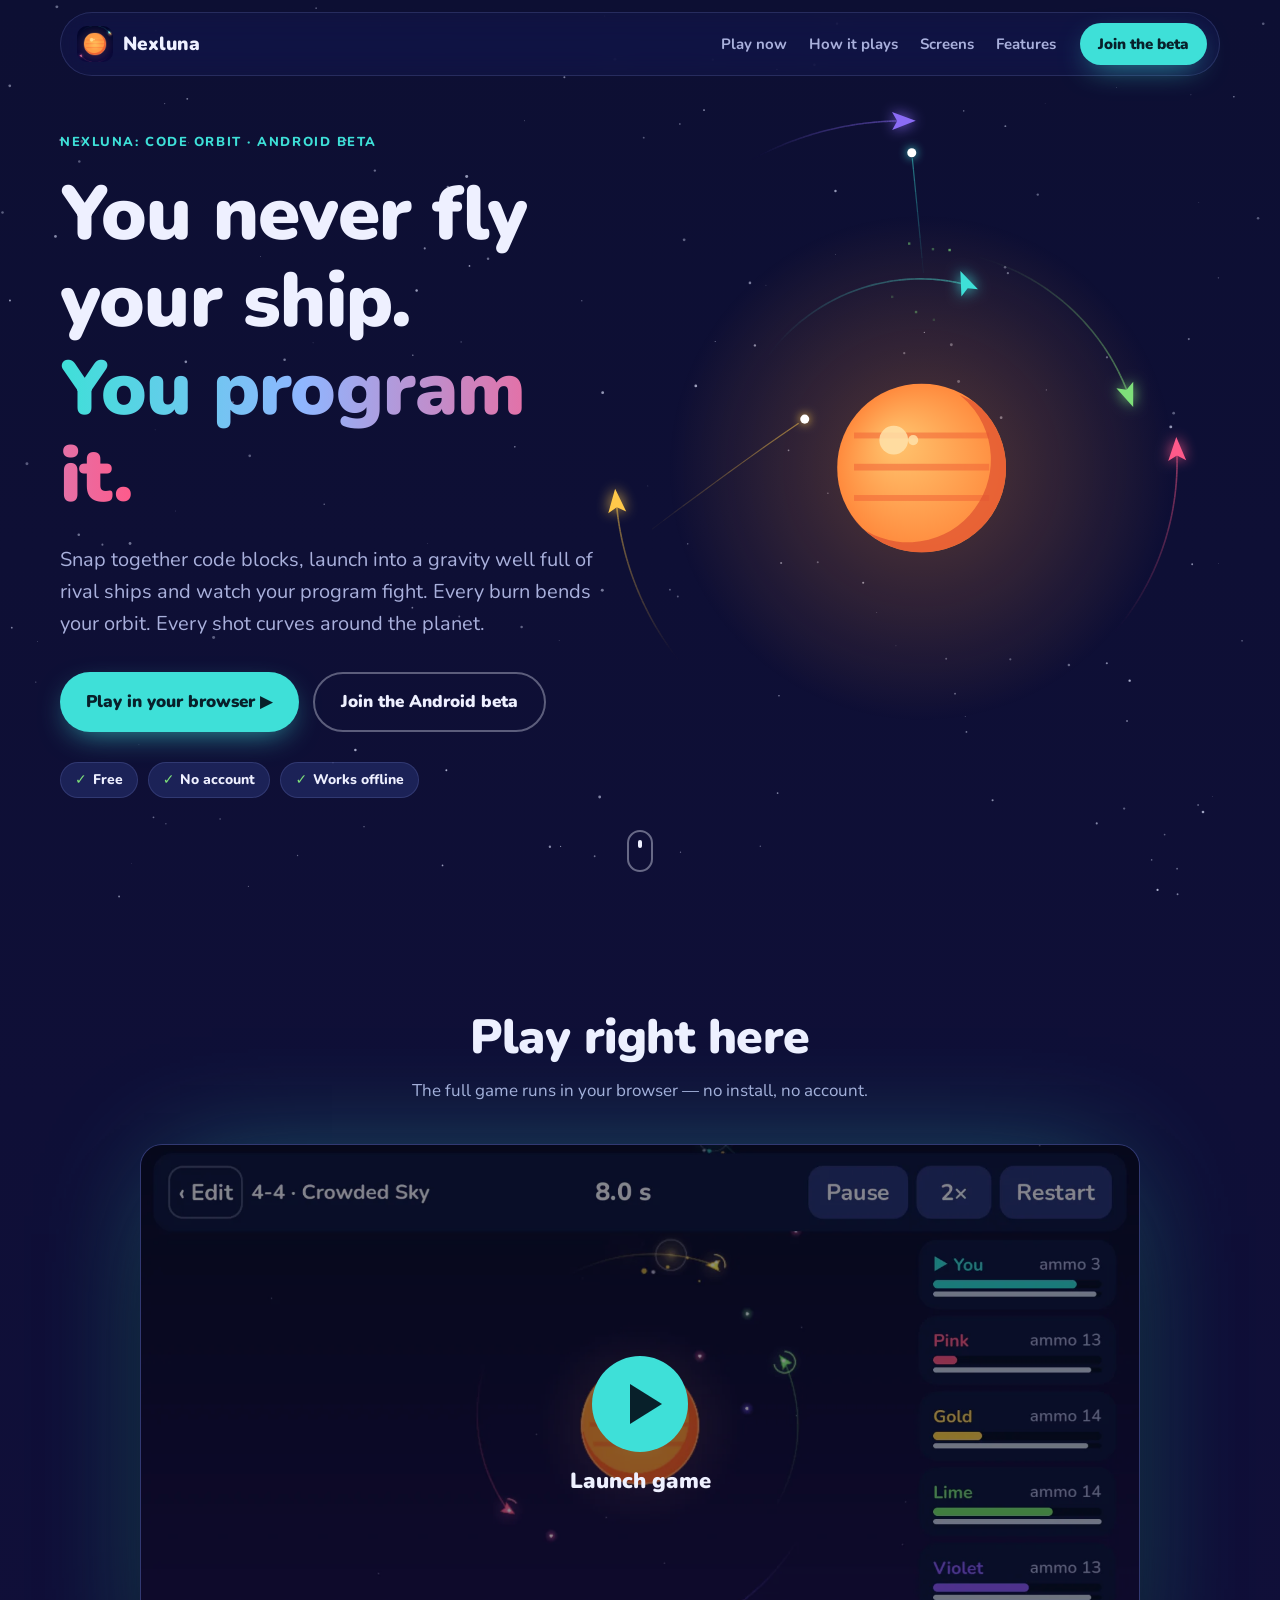
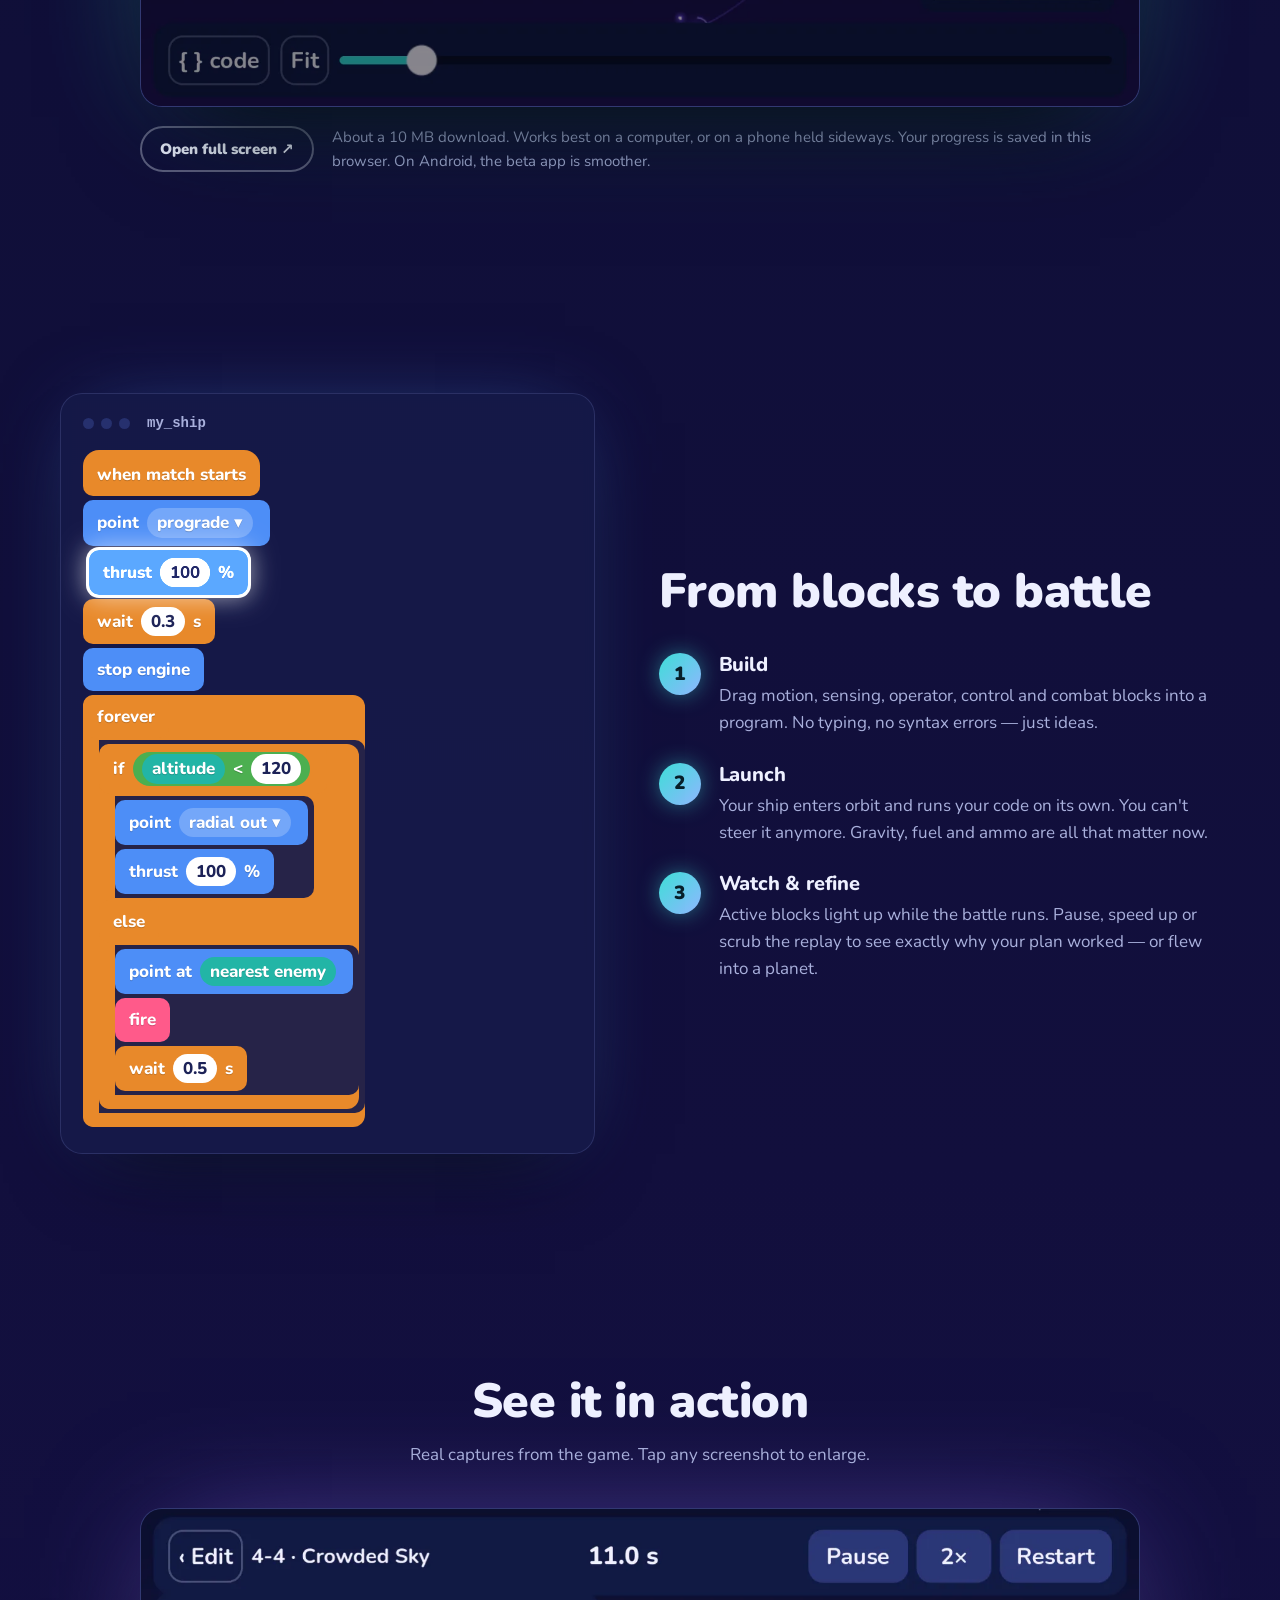
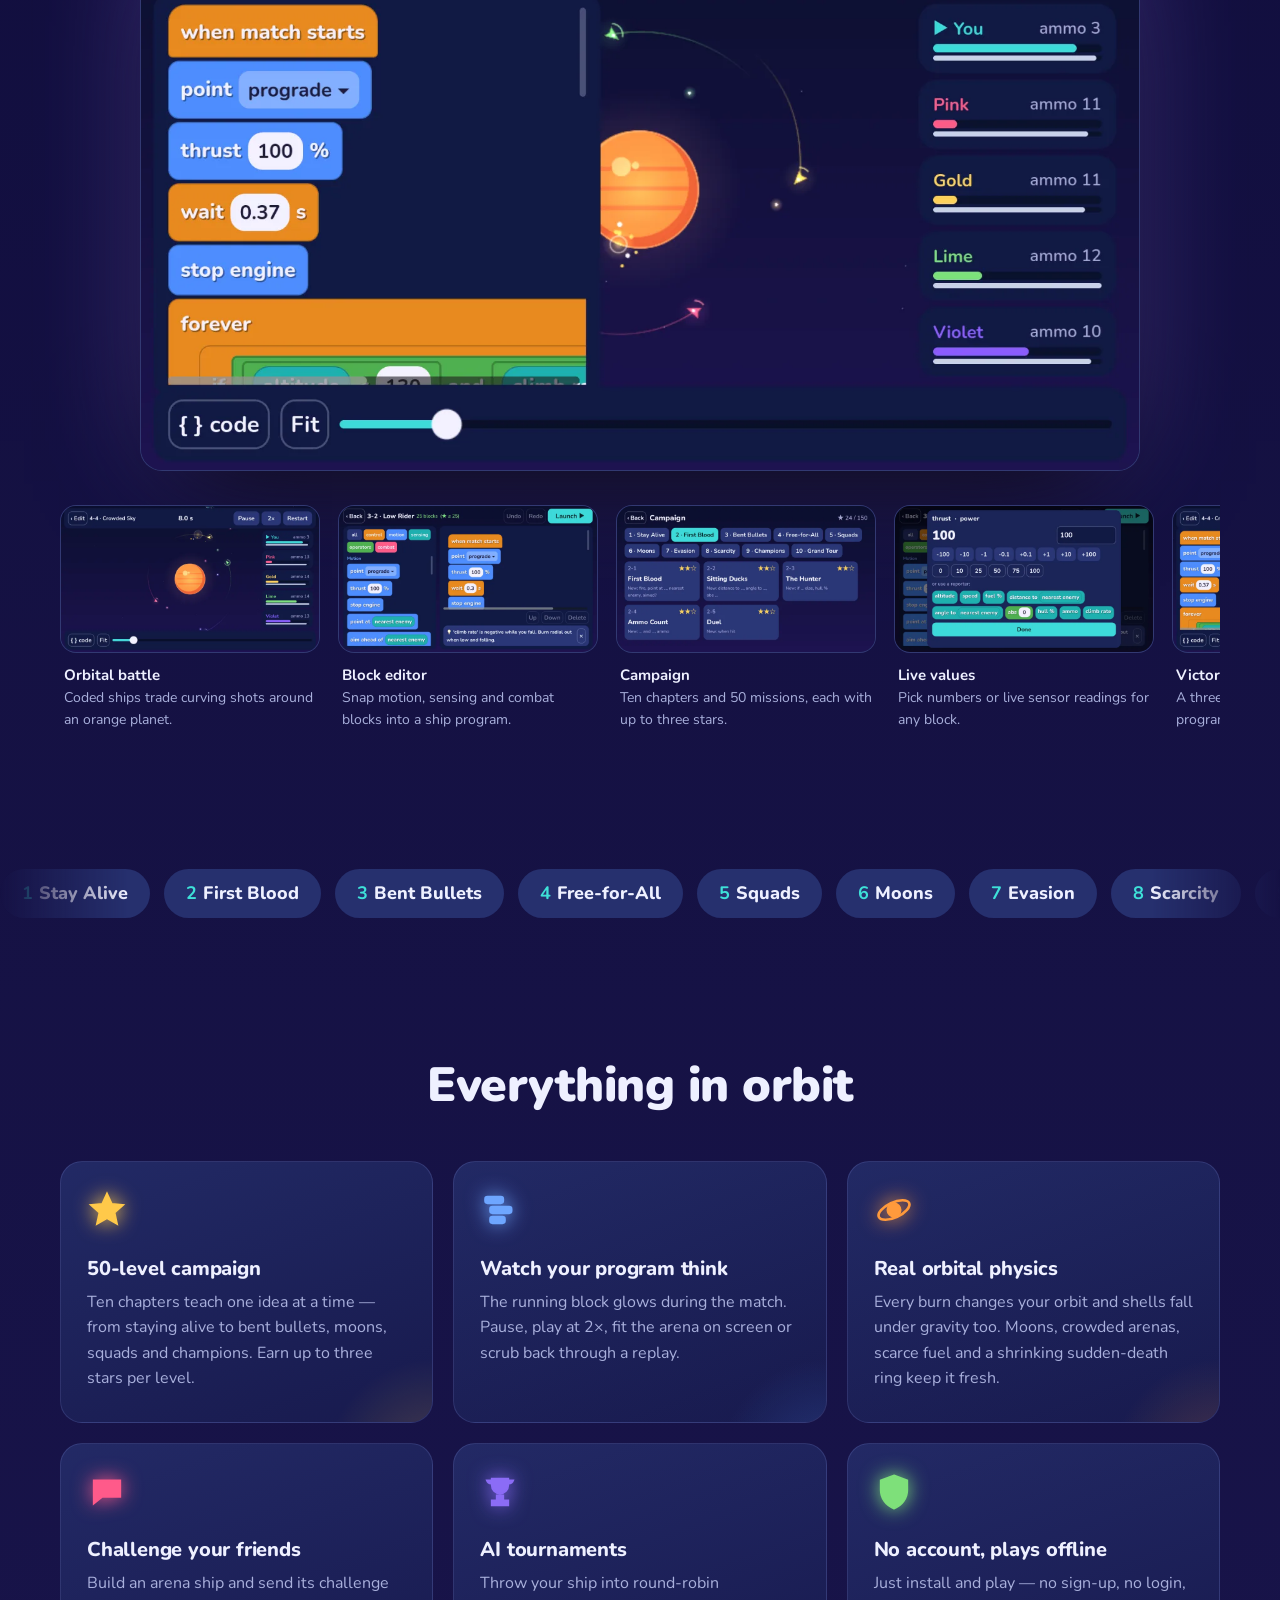
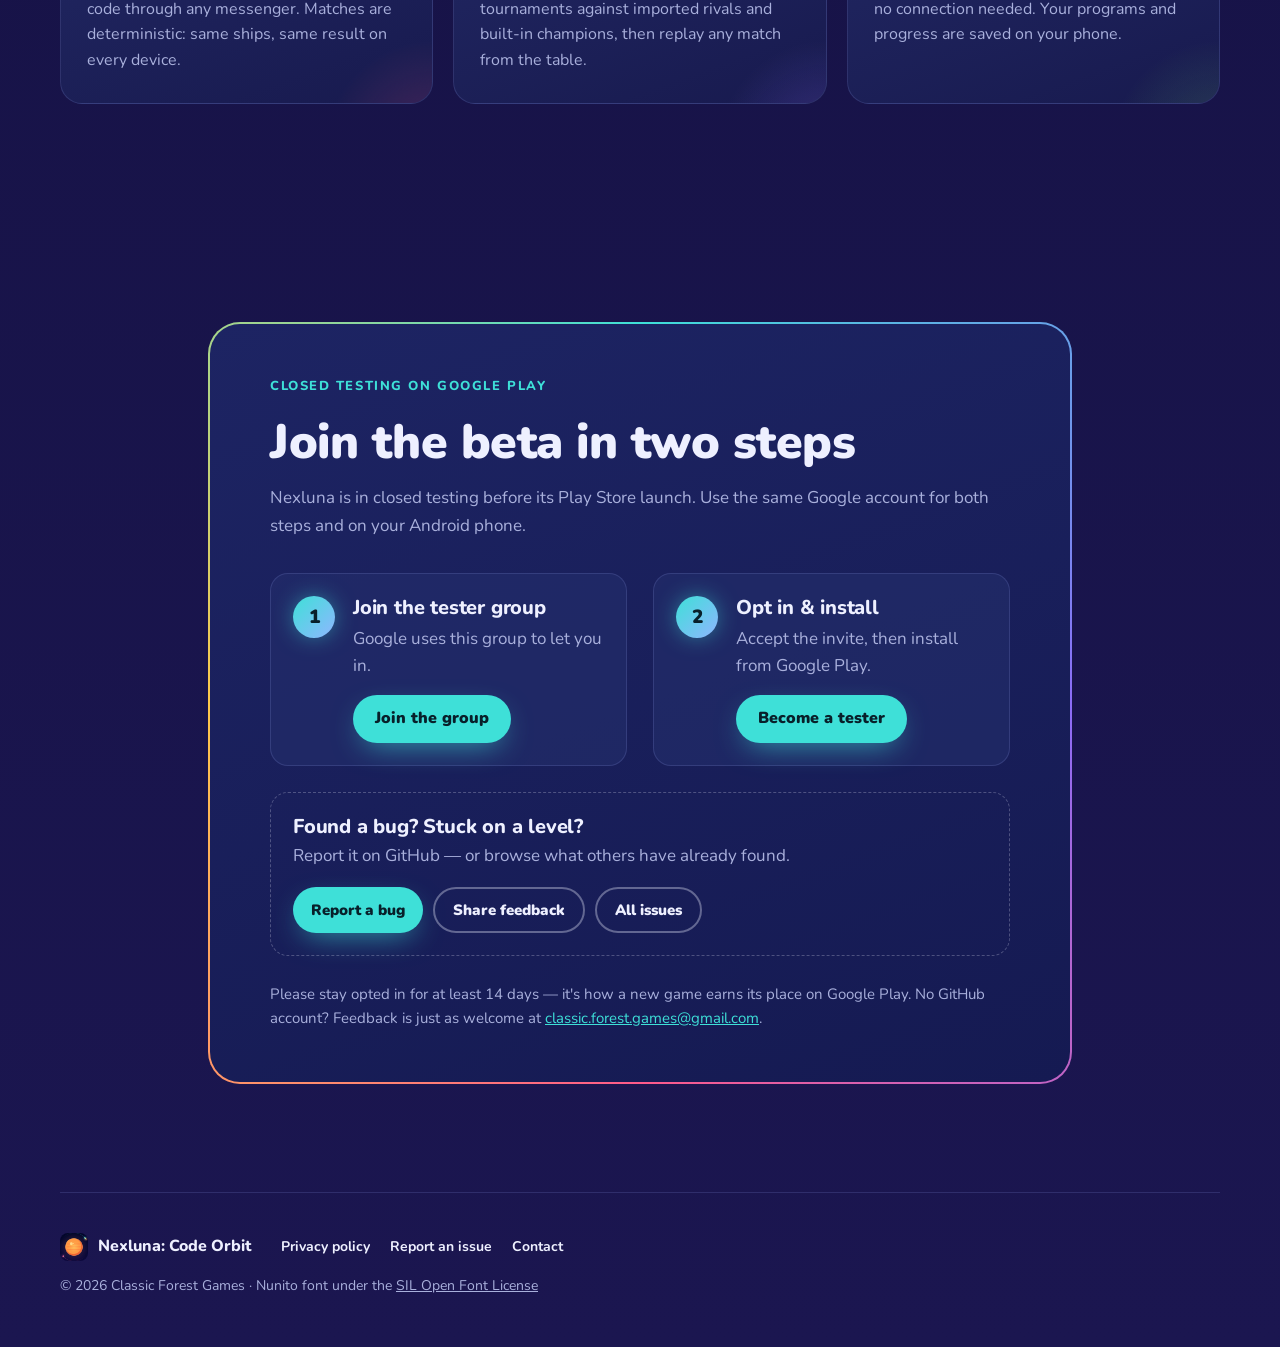
==== index.html @ 21a6e505 "Play in the browser: game build in play/, Play section, hero CTA; privacy policy browser section Co-" ====
<!doctype html>
<html lang="en">
<head>
<meta charset="utf-8">
<meta name="viewport" content="width=device-width, initial-scale=1">
<title>Nexluna: Code Orbit — program your spaceship</title>
<meta name="description" content="A programming strategy game for Android: snap together code blocks, launch your ship into a gravity well and watch your program fight. Free to play, no account, works offline.">
<meta name="theme-color" content="#0d0f33">
<meta property="og:type" content="website">
<meta property="og:title" content="Nexluna: Code Orbit">
<meta property="og:description" content="You never fly your ship — you program it. Code blocks, orbital physics, curving bullets.">
<meta property="og:image" content="https://alessiom.github.io/nexluna-site/img/og.png">
<meta property="og:url" content="https://alessiom.github.io/nexluna-site/">
<meta name="twitter:card" content="summary_large_image">
<link rel="icon" type="image/png" sizes="32x32" href="img/favicon-32.png">
<link rel="apple-touch-icon" href="img/apple-touch-icon.png">
<link rel="preload" href="fonts/Nunito.ttf" as="font" type="font/ttf" crossorigin>
<link rel="stylesheet" href="styles.css">
</head>
<body>
<canvas id="space" aria-hidden="true"></canvas>

<header class="nav">
  <a class="brand" href="#top" aria-label="Nexluna: Code Orbit, back to top">
    <img src="img/icon-192.png" alt="" width="36" height="36">
    <span>Nexluna</span>
  </a>
  <nav aria-label="Sections">
    <a href="#play">Play now</a>
    <a href="#how">How it plays</a>
    <a href="#screens">Screens</a>
    <a href="#features">Features</a>
  </nav>
  <a class="btn btn-small" href="#beta">Join the beta</a>
</header>

<main id="top">
  <section class="hero">
    <div class="hero-copy">
      <p class="eyebrow">Nexluna: Code Orbit · Android beta</p>
      <h1>You never fly your ship.<br><span class="grad">You program it.</span></h1>
      <p class="lede">Snap together code blocks, launch into a gravity well full of rival ships and watch
        your program fight. Every burn bends your orbit. Every shot curves around the planet.</p>
      <div class="cta-row">
        <a class="btn" href="#play">Play in your browser ▶</a>
        <a class="btn btn-ghost" href="#beta">Join the Android beta</a>
      </div>
      <ul class="badges" aria-label="Highlights">
        <li>Free</li><li>No account</li><li>Works offline</li>
      </ul>
    </div>
    <a class="scroll-hint" href="#how" aria-label="Scroll to how it plays"><span></span></a>
  </section>

  <section id="play" class="section play">
    <h2 class="reveal center">Play right here</h2>
    <p class="sub center reveal">The full game runs in your browser — no install, no account.</p>
    <div class="player reveal" id="player">
      <img src="img/screens/01_orbital_battle.webp" width="1600" height="900" alt="" class="poster">
      <button class="play-btn" id="play-btn" aria-label="Start the game in this page">
        <span class="play-icon" aria-hidden="true"></span>
        <span>Launch game</span>
      </button>
    </div>
    <div class="play-notes reveal">
      <a class="btn btn-small btn-ghost" href="play/">Open full screen ↗</a>
      <p>About a 10&nbsp;MB download. Works best on a computer, or on a phone held sideways.
        Your progress is saved in this browser. On Android, the beta app is smoother.</p>
    </div>
  </section>

  <section id="how" class="section how">
    <div class="how-grid">
      <div class="program reveal" aria-label="Example ship program">
        <div class="program-head"><span class="dot"></span><span class="dot"></span><span class="dot"></span><span class="prog-title">my_ship</span></div>
        <div class="blocks" id="blocks">
          <div class="b hat ctl">when match starts</div>
          <div class="b mot">point <i>prograde ▾</i></div>
          <div class="b mot">thrust <i class="v">100</i> %</div>
          <div class="b ctl">wait <i class="v">0.3</i> s</div>
          <div class="b mot">stop engine</div>
          <div class="c ctl">
            <div class="b c-top">forever</div>
            <div class="c-body">
              <div class="c ctl">
                <div class="b c-top">if <i class="op"><i class="sen">altitude</i> &lt; <i class="v">120</i></i></div>
                <div class="c-body">
                  <div class="b mot">point <i>radial out ▾</i></div>
                  <div class="b mot">thrust <i class="v">100</i> %</div>
                </div>
                <div class="b c-mid">else</div>
                <div class="c-body">
                  <div class="b mot">point at <i class="sen">nearest enemy</i></div>
                  <div class="b cmb">fire</div>
                  <div class="b ctl">wait <i class="v">0.5</i> s</div>
                </div>
                <div class="c-end"></div>
              </div>
            </div>
            <div class="c-end"></div>
          </div>
        </div>
      </div>
      <div class="how-copy">
        <h2 class="reveal">From blocks to battle</h2>
        <ol class="steps">
          <li class="reveal"><span class="num">1</span><div><h3>Build</h3><p>Drag motion, sensing, operator, control and combat blocks into a program. No typing, no syntax errors — just ideas.</p></div></li>
          <li class="reveal"><span class="num">2</span><div><h3>Launch</h3><p>Your ship enters orbit and runs your code on its own. You can't steer it anymore. Gravity, fuel and ammo are all that matter now.</p></div></li>
          <li class="reveal"><span class="num">3</span><div><h3>Watch &amp; refine</h3><p>Active blocks light up while the battle runs. Pause, speed up or scrub the replay to see exactly why your plan worked — or flew into a planet.</p></div></li>
        </ol>
      </div>
    </div>
  </section>

  <section id="screens" class="section screens">
    <h2 class="reveal center">See it in action</h2>
    <p class="sub center reveal">Real captures from the game. Tap any screenshot to enlarge.</p>
    <figure class="hero-shot reveal">
      <button class="shot" data-i="0" aria-label="Enlarge: live code beside an orbital battle">
        <img src="img/screens/03_live_code_replay.webp" width="1600" height="900" alt="Live code runs beside an orbital battle, with ship status and replay controls visible.">
      </button>
    </figure>
    <div class="gallery" id="gallery">
      <!-- filled by main.js from SHOTS so captions and the lightbox stay in sync -->
    </div>
  </section>

  <section class="chapters" aria-label="Campaign chapters">
    <div class="marquee"><div class="track" id="track"></div></div>
  </section>

  <section id="features" class="section features">
    <h2 class="reveal center">Everything in orbit</h2>
    <div class="cards">
      <article class="card reveal">
        <svg viewBox="0 0 24 24" aria-hidden="true"><path d="M12 2l2.9 6.3 6.9.7-5.2 4.6 1.5 6.8L12 17l-6.1 3.4 1.5-6.8L2.2 9l6.9-.7z"/></svg>
        <h3>50-level campaign</h3>
        <p>Ten chapters teach one idea at a time — from staying alive to bent bullets, moons, squads and champions. Earn up to three stars per level.</p>
      </article>
      <article class="card reveal">
        <svg viewBox="0 0 24 24" aria-hidden="true"><rect x="3" y="4" width="11" height="4" rx="1.5"/><rect x="6" y="10" width="13" height="4" rx="1.5"/><rect x="6" y="16" width="9" height="4" rx="1.5"/></svg>
        <h3>Watch your program think</h3>
        <p>The running block glows during the match. Pause, play at 2×, fit the arena on screen or scrub back through a replay.</p>
      </article>
      <article class="card reveal">
        <svg viewBox="0 0 24 24" aria-hidden="true"><circle cx="12" cy="12" r="4"/><ellipse cx="12" cy="12" rx="10" ry="4.5" fill="none" stroke-width="1.6" transform="rotate(-25 12 12)"/></svg>
        <h3>Real orbital physics</h3>
        <p>Every burn changes your orbit and shells fall under gravity too. Moons, crowded arenas, scarce fuel and a shrinking sudden-death ring keep it fresh.</p>
      </article>
      <article class="card reveal">
        <svg viewBox="0 0 24 24" aria-hidden="true"><path d="M4 5h16v10H9l-5 4z"/></svg>
        <h3>Challenge your friends</h3>
        <p>Build an arena ship and send its challenge code through any messenger. Matches are deterministic: same ships, same result on every device.</p>
      </article>
      <article class="card reveal">
        <svg viewBox="0 0 24 24" aria-hidden="true"><path d="M7 4h10v4a5 5 0 0 1-10 0zM4 5h3v2a3 3 0 0 1-3-2zM20 5h-3v2a3 3 0 0 0 3-2zM10 14h4v3h3v3H7v-3h3z"/></svg>
        <h3>AI tournaments</h3>
        <p>Throw your ship into round-robin tournaments against imported rivals and built-in champions, then replay any match from the table.</p>
      </article>
      <article class="card reveal">
        <svg viewBox="0 0 24 24" aria-hidden="true"><path d="M12 2l8 3v6c0 5-3.4 9.4-8 11-4.6-1.6-8-6-8-11V5z"/></svg>
        <h3>No account, plays offline</h3>
        <p>Just install and play — no sign-up, no login, no connection needed. Your programs and progress are saved on your phone.</p>
      </article>
    </div>
  </section>

  <section id="beta" class="section beta">
    <div class="beta-card reveal">
      <p class="eyebrow">Closed testing on Google Play</p>
      <h2>Join the beta in two steps</h2>
      <p>Nexluna is in closed testing before its Play Store launch. Use the same Google account for both steps and on your Android phone.</p>
      <ol class="join">
        <li><span class="num">1</span><div><h3>Join the tester group</h3><p>Google uses this group to let you in.</p>
          <a class="btn" href="https://groups.google.com/g/nexluna-testers" rel="noopener">Join the group</a></div></li>
        <li><span class="num">2</span><div><h3>Opt in &amp; install</h3><p>Accept the invite, then install from Google Play.</p>
          <a class="btn" href="https://play.google.com/apps/testing/com.nexluna.game" rel="noopener">Become a tester</a></div></li>
      </ol>
      <div class="report">
        <div><h3>Found a bug? Stuck on a level?</h3>
          <p>Report it on GitHub — or browse what others have already found.</p></div>
        <div class="report-btns">
          <a class="btn btn-small" href="https://github.com/AlessioM/nexluna-site/issues/new?template=bug.yml" rel="noopener">Report a bug</a>
          <a class="btn btn-small btn-ghost" href="https://github.com/AlessioM/nexluna-site/issues/new?template=feedback.yml" rel="noopener">Share feedback</a>
          <a class="btn btn-small btn-ghost" href="https://github.com/AlessioM/nexluna-site/issues" rel="noopener">All issues</a>
        </div>
      </div>
      <p class="fine">Please stay opted in for at least 14 days — it's how a new game earns its place on Google Play.
        No GitHub account? Feedback is just as welcome at
        <a href="mailto:classic.forest.games@gmail.com">classic.forest.games@gmail.com</a>.</p>
    </div>
  </section>
</main>

<footer class="foot">
  <div class="foot-brand"><img src="img/icon-192.png" alt="" width="28" height="28"> Nexluna: Code Orbit</div>
  <nav aria-label="Footer">
    <a href="privacy/">Privacy policy</a>
    <a href="https://github.com/AlessioM/nexluna-site/issues" rel="noopener">Report an issue</a>
    <a href="mailto:classic.forest.games@gmail.com">Contact</a>
  </nav>
  <p>© 2026 Classic Forest Games · Nunito font under the <a href="fonts/OFL.txt">SIL Open Font License</a></p>
</footer>

<dialog id="lightbox" aria-label="Screenshot viewer">
  <button class="lb-close" aria-label="Close">×</button>
  <button class="lb-nav lb-prev" aria-label="Previous screenshot">‹</button>
  <figure><img id="lb-img" alt=""><figcaption id="lb-cap"></figcaption></figure>
  <button class="lb-nav lb-next" aria-label="Next screenshot">›</button>
</dialog>

<script src="main.js"></script>
</body>
</html>
---- styles.css ----
@font-face {
  font-family: "Nunito";
  src: url("fonts/Nunito.ttf") format("truetype");
  font-weight: 200 1000;
  font-display: swap;
}

:root {
  color-scheme: dark;
  /* palette taken from the game's UI */
  --bg: #0d0f33;
  --bg-2: #1b1650;
  --panel: #1c2257;
  --panel-2: #26306e;
  --line: rgba(160, 175, 255, 0.16);
  --text: #eef0ff;
  --muted: #a9b0dc;
  --cyan: #3ee0d8;
  --pink: #ff5a8a;
  --gold: #ffc94a;
  --lime: #7ee07a;
  --violet: #8b6cf6;
  --orange: #ff9a3c;
  --blk-ctl: #e8892a;
  --blk-mot: #4d8ef7;
  --blk-sen: #22b5a6;
  --blk-op: #4caf50;
  --blk-cmb: #ff5a8a;
  --radius: 22px;
  --max: 1160px;
}

* { box-sizing: border-box; }
html { scroll-behavior: smooth; }
body {
  margin: 0;
  font-family: "Nunito", system-ui, sans-serif;
  font-size: 17px;
  line-height: 1.6;
  color: var(--text);
  background: linear-gradient(180deg, var(--bg) 0%, #120f3d 45%, var(--bg-2) 100%);
  background-color: var(--bg);
  overflow-x: hidden;
}
img { max-width: 100%; height: auto; display: block; }
a { color: var(--cyan); }
h1, h2, h3 { line-height: 1.15; margin: 0; font-weight: 900; letter-spacing: -0.01em; }
h2 { font-size: clamp(30px, 4.4vw, 48px); }
h3 { font-size: 20px; font-weight: 800; }
p { margin: 0; }
.center { text-align: center; }

#space {
  position: fixed;
  inset: 0;
  width: 100%;
  height: 100%;
  z-index: -1;
  display: block;
}

/* ---------- nav ---------- */
.nav {
  position: fixed;
  top: 12px;
  left: 50%;
  translate: -50% 0;
  width: min(var(--max), calc(100% - 24px));
  z-index: 10;
  display: flex;
  align-items: center;
  gap: 24px;
  padding: 10px 12px 10px 16px;
  border-radius: 999px;
  background: rgba(20, 24, 70, 0.55);
  border: 1px solid var(--line);
  backdrop-filter: blur(14px) saturate(140%);
  -webkit-backdrop-filter: blur(14px) saturate(140%);
}
.brand { display: flex; align-items: center; gap: 10px; color: var(--text); text-decoration: none; font-weight: 900; font-size: 19px; }
.brand img { border-radius: 10px; }
.nav nav { display: flex; gap: 22px; margin-left: auto; }
.nav nav a { color: var(--muted); text-decoration: none; font-weight: 700; font-size: 15px; transition: color .2s; }
.nav nav a:hover { color: var(--text); }

/* ---------- buttons ---------- */
.btn {
  display: inline-flex;
  align-items: center;
  justify-content: center;
  gap: 8px;
  padding: 14px 26px;
  border-radius: 999px;
  background: var(--cyan);
  color: #08202a;
  font-weight: 900;
  font-size: 17px;
  text-decoration: none;
  box-shadow: 0 0 0 0 rgba(62, 224, 216, .5), 0 10px 30px -10px rgba(62, 224, 216, .7);
  transition: transform .2s, box-shadow .3s, background .2s;
}
.btn:hover { transform: translateY(-2px); box-shadow: 0 0 0 6px rgba(62, 224, 216, .14), 0 16px 36px -10px rgba(62, 224, 216, .8); }
.btn:focus-visible, .shot:focus-visible, .gallery button:focus-visible { outline: 3px solid var(--gold); outline-offset: 3px; }
.btn-ghost { background: transparent; color: var(--text); border: 2px solid rgba(238, 240, 255, .35); box-shadow: none; }
.btn-ghost:hover { border-color: var(--text); box-shadow: none; background: rgba(255, 255, 255, .05); }
.btn-small { padding: 9px 18px; font-size: 15px; }

/* ---------- hero ---------- */
.hero {
  position: relative;
  min-height: 100svh;
  width: min(var(--max), calc(100% - 32px));
  margin: 0 auto;
  display: flex;
  align-items: center;
  padding: 110px 0 80px;
}
.hero-copy { max-width: 560px; }
.eyebrow { color: var(--cyan); font-weight: 800; letter-spacing: .12em; text-transform: uppercase; font-size: 13px; margin-bottom: 18px; }
.hero h1 { font-size: clamp(40px, 6.6vw, 76px); }
.grad {
  background: linear-gradient(90deg, var(--cyan), #8fb6ff 45%, var(--pink));
  -webkit-background-clip: text;
  background-clip: text;
  color: transparent;
}
.lede { color: var(--muted); font-size: clamp(17px, 1.6vw, 20px); margin: 24px 0 32px; max-width: 30em; }
.cta-row { display: flex; flex-wrap: wrap; gap: 14px; }
.badges { list-style: none; padding: 0; margin: 30px 0 0; display: flex; flex-wrap: wrap; gap: 10px; }
.badges li {
  font-size: 14px; font-weight: 800; color: var(--text);
  padding: 6px 14px; border-radius: 999px;
  background: rgba(38, 48, 110, .6); border: 1px solid var(--line);
}
.badges li::before { content: "✓"; color: var(--lime); margin-right: 6px; }
.scroll-hint { position: absolute; left: 50%; bottom: 28px; translate: -50% 0; width: 26px; height: 42px; border: 2px solid rgba(238, 240, 255, .4); border-radius: 14px; }
.scroll-hint span { position: absolute; left: 50%; top: 8px; width: 4px; height: 8px; margin-left: -2px; border-radius: 2px; background: var(--text); animation: wheel 1.8s infinite; }
@keyframes wheel { 0% { opacity: 0; transform: translateY(0); } 30% { opacity: 1; } 100% { opacity: 0; transform: translateY(14px); } }

/* ---------- sections ---------- */
.section { width: min(var(--max), calc(100% - 32px)); margin: 0 auto; padding: 110px 0; }
.sub { color: var(--muted); margin: 12px auto 40px; }

/* ---------- play in browser ---------- */
.player {
  position: relative;
  max-width: 1000px;
  margin: 0 auto;
  aspect-ratio: 16 / 9;
  border-radius: var(--radius);
  overflow: hidden;
  border: 1px solid var(--line);
  background: var(--panel);
  box-shadow: 0 50px 100px -40px rgba(0, 0, 0, .9), 0 0 120px -30px rgba(62, 224, 216, .45);
}
.player .poster { width: 100%; height: 100%; object-fit: cover; filter: saturate(1.1) brightness(.55); transition: filter .4s, transform .6s; }
.player:hover .poster { filter: saturate(1.2) brightness(.7); transform: scale(1.02); }
.player iframe { position: absolute; inset: 0; width: 100%; height: 100%; border: 0; background: var(--bg); }
.play-btn {
  position: absolute; inset: 0; margin: auto; width: max-content; height: max-content;
  display: flex; flex-direction: column; align-items: center; gap: 14px;
  border: 0; background: none; color: var(--text); font: 900 22px "Nunito", system-ui, sans-serif; cursor: pointer;
}
.play-icon {
  width: 96px; height: 96px; border-radius: 50%; background: var(--cyan); position: relative;
  box-shadow: 0 0 0 0 rgba(62, 224, 216, .6); animation: pulse 2.2s infinite;
}
.play-icon::after { content: ""; position: absolute; left: 38px; top: 28px; border-style: solid; border-width: 20px 0 20px 32px; border-color: transparent transparent transparent #08202a; }
.play-btn:hover .play-icon { transform: scale(1.06); }
.play-btn:focus-visible { outline: 3px solid var(--gold); outline-offset: 8px; border-radius: 16px; }
@keyframes pulse { 0% { box-shadow: 0 0 0 0 rgba(62, 224, 216, .55); } 70% { box-shadow: 0 0 0 26px rgba(62, 224, 216, 0); } 100% { box-shadow: 0 0 0 0 rgba(62, 224, 216, 0); } }
.play-notes { max-width: 1000px; margin: 18px auto 0; display: flex; gap: 18px; align-items: center; flex-wrap: wrap; }
.play-notes p { color: var(--muted); font-size: 15px; flex: 1 1 320px; }

/* ---------- how it plays ---------- */
.how-grid { display: grid; grid-template-columns: minmax(0, 1fr) minmax(0, 1.05fr); gap: 64px; align-items: center; }
.program {
  background: rgba(22, 27, 75, .82);
  border: 1px solid var(--line);
  border-radius: var(--radius);
  padding: 18px 22px 26px;
  box-shadow: 0 40px 80px -40px rgba(0, 0, 0, .8), 0 0 80px -30px rgba(77, 142, 247, .5);
  backdrop-filter: blur(6px);
}
.program-head { display: flex; align-items: center; gap: 7px; margin-bottom: 16px; }
.program-head .dot { width: 11px; height: 11px; border-radius: 50%; background: var(--panel-2); }
.prog-title { margin-left: 10px; color: var(--muted); font-weight: 700; font-size: 14px; font-family: ui-monospace, monospace; }
.blocks { display: flex; flex-direction: column; align-items: flex-start; gap: 4px; font-weight: 800; font-size: clamp(14px, 1.5vw, 17px); }
.b {
  padding: 8px 14px;
  border-radius: 10px;
  color: #fff;
  text-shadow: 0 1px 0 rgba(0, 0, 0, .18);
  white-space: nowrap;
  transition: box-shadow .25s, filter .25s, transform .25s;
}
.b i { font-style: normal; display: inline-block; padding: 1px 10px; margin: 0 3px; border-radius: 999px; background: rgba(255, 255, 255, .22); }
.b i.v { background: #fff; color: #1c2257; text-shadow: none; }
.b i.sen { background: var(--blk-sen); }
.b i.op { background: var(--blk-op); padding: 2px 6px; }
.hat { border-radius: 16px 16px 10px 10px; padding-top: 11px; }
.ctl, .ctl > .b { background: var(--blk-ctl); }
.mot { background: var(--blk-mot); }
.cmb { background: var(--blk-cmb); }
.c { border-radius: 12px; padding: 0; background: var(--blk-ctl); display: flex; flex-direction: column; align-items: flex-start; }
.c .c-top, .c .c-mid { border-radius: 10px; }
.c-body { display: flex; flex-direction: column; align-items: flex-start; gap: 4px; margin: 2px 0 2px 16px; padding: 4px 6px 4px 0; background: rgba(22, 27, 75, .92); border-radius: 0 10px 10px 0; }
.c-end { height: 12px; width: 110px; background: var(--blk-ctl); border-radius: 0 0 10px 10px; }
.b.active { filter: brightness(1.18); transform: translateX(6px); box-shadow: 0 0 0 3px #fff, 0 0 24px 4px rgba(255, 255, 255, .55); }
.steps, .join { list-style: none; margin: 34px 0 0; padding: 0; display: grid; gap: 26px; }
.steps li, .join li { display: flex; gap: 18px; align-items: flex-start; }
.steps p, .join p { color: var(--muted); margin-top: 6px; }
.num {
  flex: none; width: 42px; height: 42px; border-radius: 50%;
  display: grid; place-items: center; font-weight: 900; font-size: 19px;
  color: #08202a; background: linear-gradient(135deg, var(--cyan), #8fb6ff);
  box-shadow: 0 0 24px -4px rgba(62, 224, 216, .7);
}

/* ---------- screenshots ---------- */
.hero-shot { margin: 0 auto 28px; max-width: 1000px; }
.shot, .gallery button {
  all: unset;
  cursor: zoom-in;
  display: block;
  border-radius: var(--radius);
  overflow: hidden;
  border: 1px solid var(--line);
  background: var(--panel);
}
.hero-shot .shot { box-shadow: 0 50px 100px -40px rgba(0, 0, 0, .9), 0 0 120px -30px rgba(139, 108, 246, .6); transition: transform .4s; }
.hero-shot .shot:hover { transform: scale(1.012); }
.gallery {
  display: grid;
  grid-auto-flow: column;
  grid-auto-columns: minmax(260px, 31%);
  gap: 18px;
  overflow-x: auto;
  scroll-snap-type: x mandatory;
  padding: 6px 2px 18px;
  scrollbar-width: thin;
  scrollbar-color: var(--panel-2) transparent;
}
.gallery figure { margin: 0; scroll-snap-align: start; }
.gallery button { border-radius: 16px; transition: transform .3s, border-color .3s; }
.gallery button:hover { transform: translateY(-4px); border-color: rgba(62, 224, 216, .6); }
.gallery figcaption { color: var(--muted); font-size: 14px; margin-top: 10px; padding: 0 4px; }
.gallery figcaption b { color: var(--text); display: block; font-size: 15px; }

/* ---------- chapter marquee ---------- */
.chapters { padding: 10px 0 30px; overflow: hidden; -webkit-mask-image: linear-gradient(90deg, transparent, #000 10%, #000 90%, transparent); mask-image: linear-gradient(90deg, transparent, #000 10%, #000 90%, transparent); }
.marquee .track { display: flex; gap: 14px; width: max-content; animation: marquee 48s linear infinite; }
.chapters:hover .track { animation-play-state: paused; }
.chip { padding: 10px 22px; border-radius: 999px; background: var(--panel-2); font-weight: 800; white-space: nowrap; font-size: 18px; }
.chip b { color: var(--cyan); margin-right: 6px; }
@keyframes marquee { to { transform: translateX(-50%); } }

/* ---------- features ---------- */
.cards { display: grid; grid-template-columns: repeat(3, minmax(0, 1fr)); gap: 20px; margin-top: 48px; }
.card {
  position: relative;
  padding: 28px 26px 30px;
  border-radius: var(--radius);
  background: linear-gradient(160deg, rgba(38, 48, 110, .78), rgba(24, 28, 80, .78));
  border: 1px solid var(--line);
  overflow: hidden;
  transition: transform .3s, border-color .3s;
}
.card::after {
  content: ""; position: absolute; inset: auto -30% -60% auto; width: 220px; height: 220px; border-radius: 50%;
  background: radial-gradient(circle, var(--glow, rgba(62, 224, 216, .25)), transparent 70%);
  transition: transform .5s;
}
.card:hover { transform: translateY(-4px); border-color: rgba(238, 240, 255, .3); }
.card:hover::after { transform: scale(1.4); }
.card svg { width: 40px; height: 40px; fill: var(--accent, var(--cyan)); stroke: var(--accent, var(--cyan)); margin-bottom: 18px; filter: drop-shadow(0 0 10px var(--accent, var(--cyan))); }
.card p { color: var(--muted); margin-top: 10px; font-size: 16px; }
.card:nth-child(1) { --accent: var(--gold); --glow: rgba(255, 201, 74, .22); }
.card:nth-child(2) { --accent: #6ea6ff; --glow: rgba(77, 142, 247, .25); }
.card:nth-child(3) { --accent: var(--orange); --glow: rgba(255, 154, 60, .22); }
.card:nth-child(4) { --accent: var(--pink); --glow: rgba(255, 90, 138, .22); }
.card:nth-child(5) { --accent: var(--violet); --glow: rgba(139, 108, 246, .28); }
.card:nth-child(6) { --accent: var(--lime); --glow: rgba(126, 224, 122, .2); }

/* ---------- beta ---------- */
.beta-card {
  position: relative;
  max-width: 860px;
  margin: 0 auto;
  padding: 52px clamp(22px, 5vw, 60px);
  border-radius: 30px;
  background: rgba(22, 27, 75, .88);
  isolation: isolate;
}
.beta-card::before {
  content: ""; position: absolute; inset: -2px; border-radius: 32px; z-index: -1;
  background: conic-gradient(from var(--ang, 0deg), var(--cyan), var(--violet), var(--pink), var(--gold), var(--cyan));
  animation: spin 8s linear infinite;
}
.beta-card::after { content: ""; position: absolute; inset: 0; border-radius: 30px; z-index: -1; background: linear-gradient(160deg, #1d2463, #151a52); }
@property --ang { syntax: "<angle>"; initial-value: 0deg; inherits: false; }
@keyframes spin { to { --ang: 360deg; } }
.beta-card > p:not(.eyebrow):not(.fine) { color: var(--muted); margin-top: 14px; }
.join { grid-template-columns: 1fr 1fr; margin-top: 34px; }
.join li { background: rgba(38, 48, 110, .55); border: 1px solid var(--line); border-radius: 18px; padding: 22px; }
.join .btn { margin-top: 16px; padding: 11px 22px; font-size: 16px; }
.report { display: flex; flex-wrap: wrap; align-items: center; justify-content: space-between; gap: 18px; margin-top: 26px; padding: 22px; border-radius: 18px; border: 1px dashed rgba(238, 240, 255, .25); }
.report p { color: var(--muted); margin-top: 4px; }
.report-btns { display: flex; flex-wrap: wrap; gap: 10px; }
.fine { color: var(--muted); font-size: 15px; margin-top: 26px; }

/* ---------- footer ---------- */
.foot { width: min(var(--max), calc(100% - 32px)); margin: 0 auto; padding: 40px 0 50px; border-top: 1px solid var(--line); display: flex; flex-wrap: wrap; gap: 14px 30px; align-items: center; color: var(--muted); font-size: 14px; }
.foot-brand { display: flex; align-items: center; gap: 10px; color: var(--text); font-weight: 800; font-size: 16px; }
.foot-brand img { border-radius: 8px; }
.foot nav { display: flex; gap: 20px; }
.foot nav a { color: var(--text); text-decoration: none; font-weight: 700; }
.foot p { width: 100%; }
.foot p a { color: var(--muted); }

/* ---------- lightbox ---------- */
dialog#lightbox {
  border: 0; padding: 0; background: transparent; color: var(--text);
  max-width: min(1400px, 94vw); width: 100%;
  overflow: visible;
}
dialog#lightbox::backdrop { background: rgba(6, 8, 30, .88); backdrop-filter: blur(6px); }
dialog#lightbox figure { margin: 0; }
dialog#lightbox img { width: 100%; border-radius: 16px; box-shadow: 0 30px 80px rgba(0, 0, 0, .7); }
dialog#lightbox figcaption { text-align: center; color: var(--muted); margin-top: 14px; }
.lb-close, .lb-nav {
  position: absolute; border: 0; cursor: pointer; color: var(--text);
  background: rgba(38, 48, 110, .85); border-radius: 50%; width: 46px; height: 46px; font-size: 28px; line-height: 1;
  font-family: inherit; display: grid; place-items: center;
}
.lb-close { top: -58px; right: 0; }
.lb-nav { top: 50%; translate: 0 -100%; }
.lb-prev { left: -60px; }
.lb-next { right: -60px; }

/* ---------- reveal on scroll ---------- */
.reveal { opacity: 0; transform: translateY(26px); transition: opacity .8s ease, transform .8s cubic-bezier(.2, .7, .2, 1); }
.reveal.in { opacity: 1; transform: none; }
.no-js .reveal { opacity: 1; transform: none; }

/* ---------- responsive ---------- */
@media (max-width: 920px) {
  .how-grid { grid-template-columns: 1fr; gap: 48px; }
  .program { order: 2; }
  .cards { grid-template-columns: 1fr 1fr; }
  .lb-prev { left: 6px; } .lb-next { right: 6px; }
}
@media (max-width: 640px) {
  body { font-size: 16px; }
  .nav { gap: 10px; }
  .nav nav { display: none; }
  .nav .btn-small { margin-left: auto; }
  .hero { align-items: flex-start; padding: 46svh 0 90px; }
  .section { padding: 80px 0; }
  .cards, .join { grid-template-columns: 1fr; }
  .gallery { grid-auto-columns: 82%; }
  .blocks { font-size: 13px; }
  .b { padding: 7px 10px; }
  .c-body { margin-left: 12px; }
  .cta-row .btn { flex: 1 1 auto; }
}

@media (prefers-reduced-motion: reduce) {
  html { scroll-behavior: auto; }
  *, *::before, *::after { animation: none !important; transition: none !important; }
  .reveal { opacity: 1; transform: none; }
}
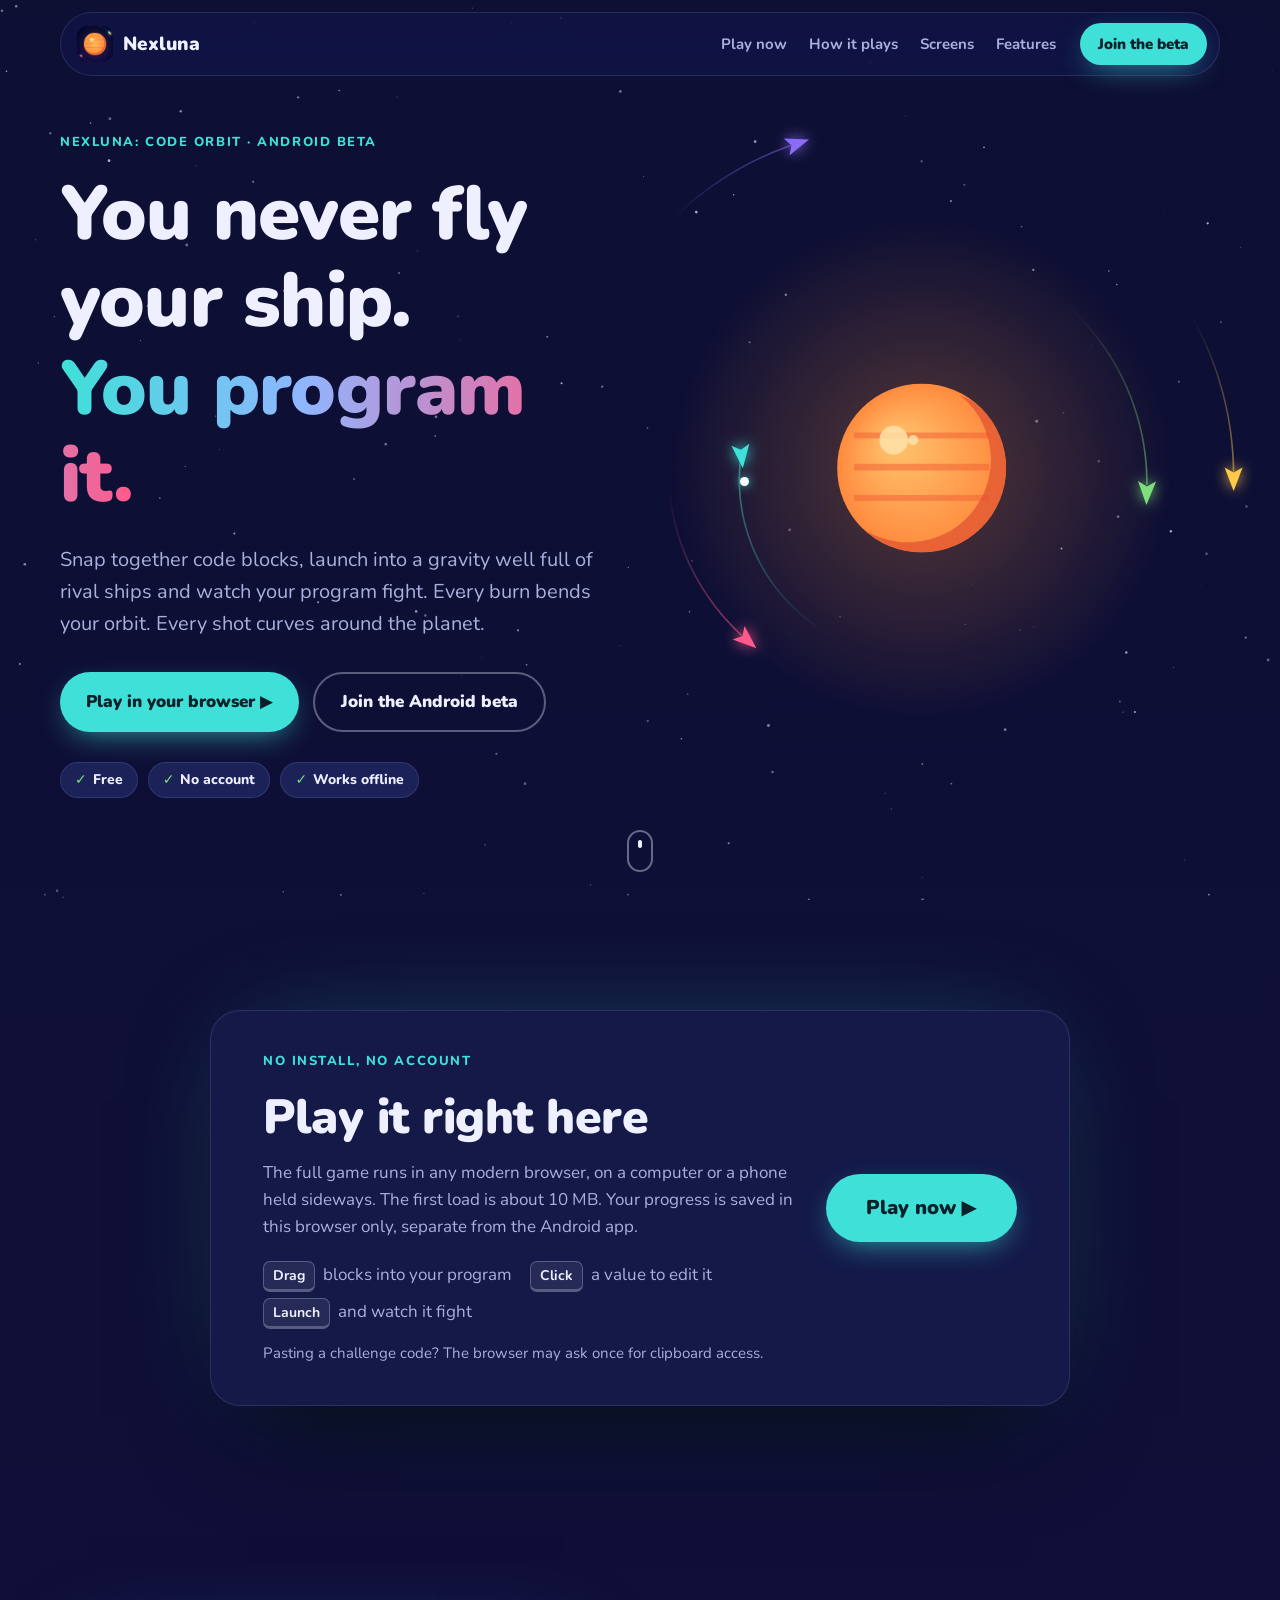
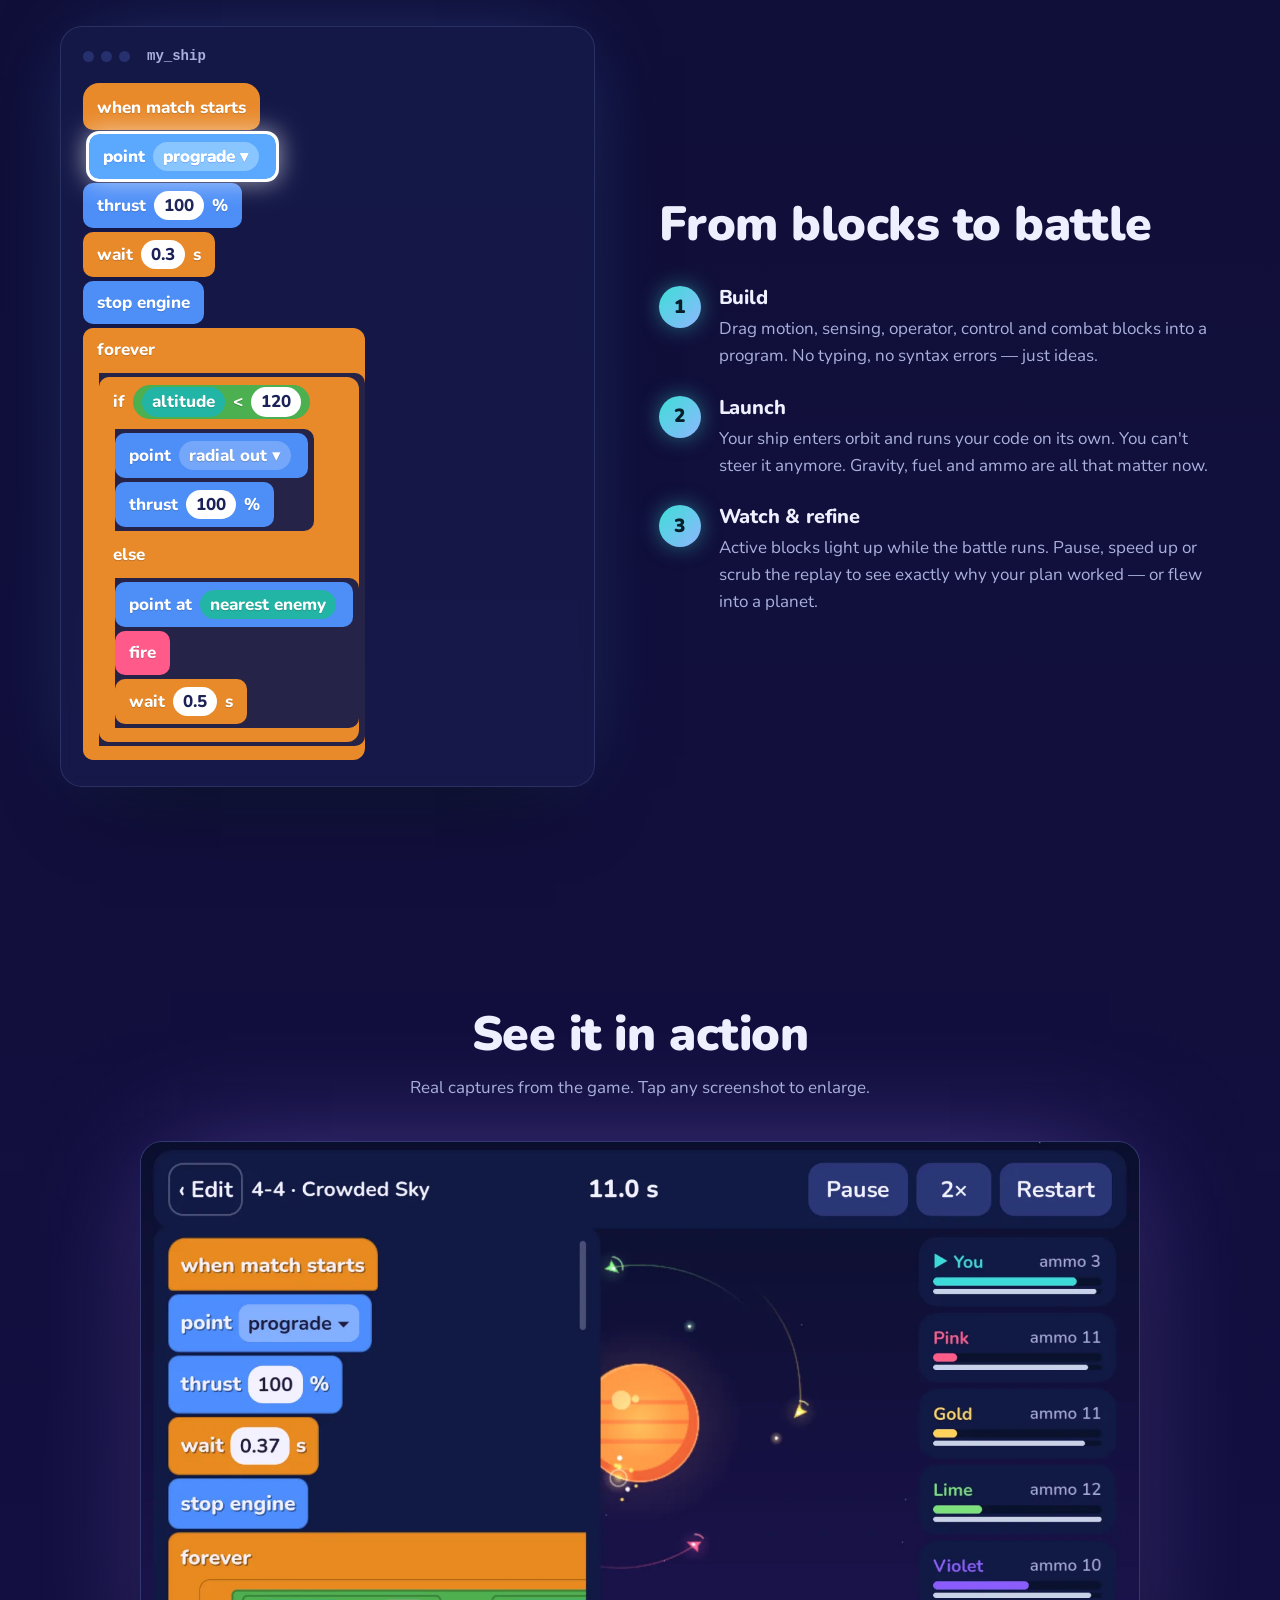
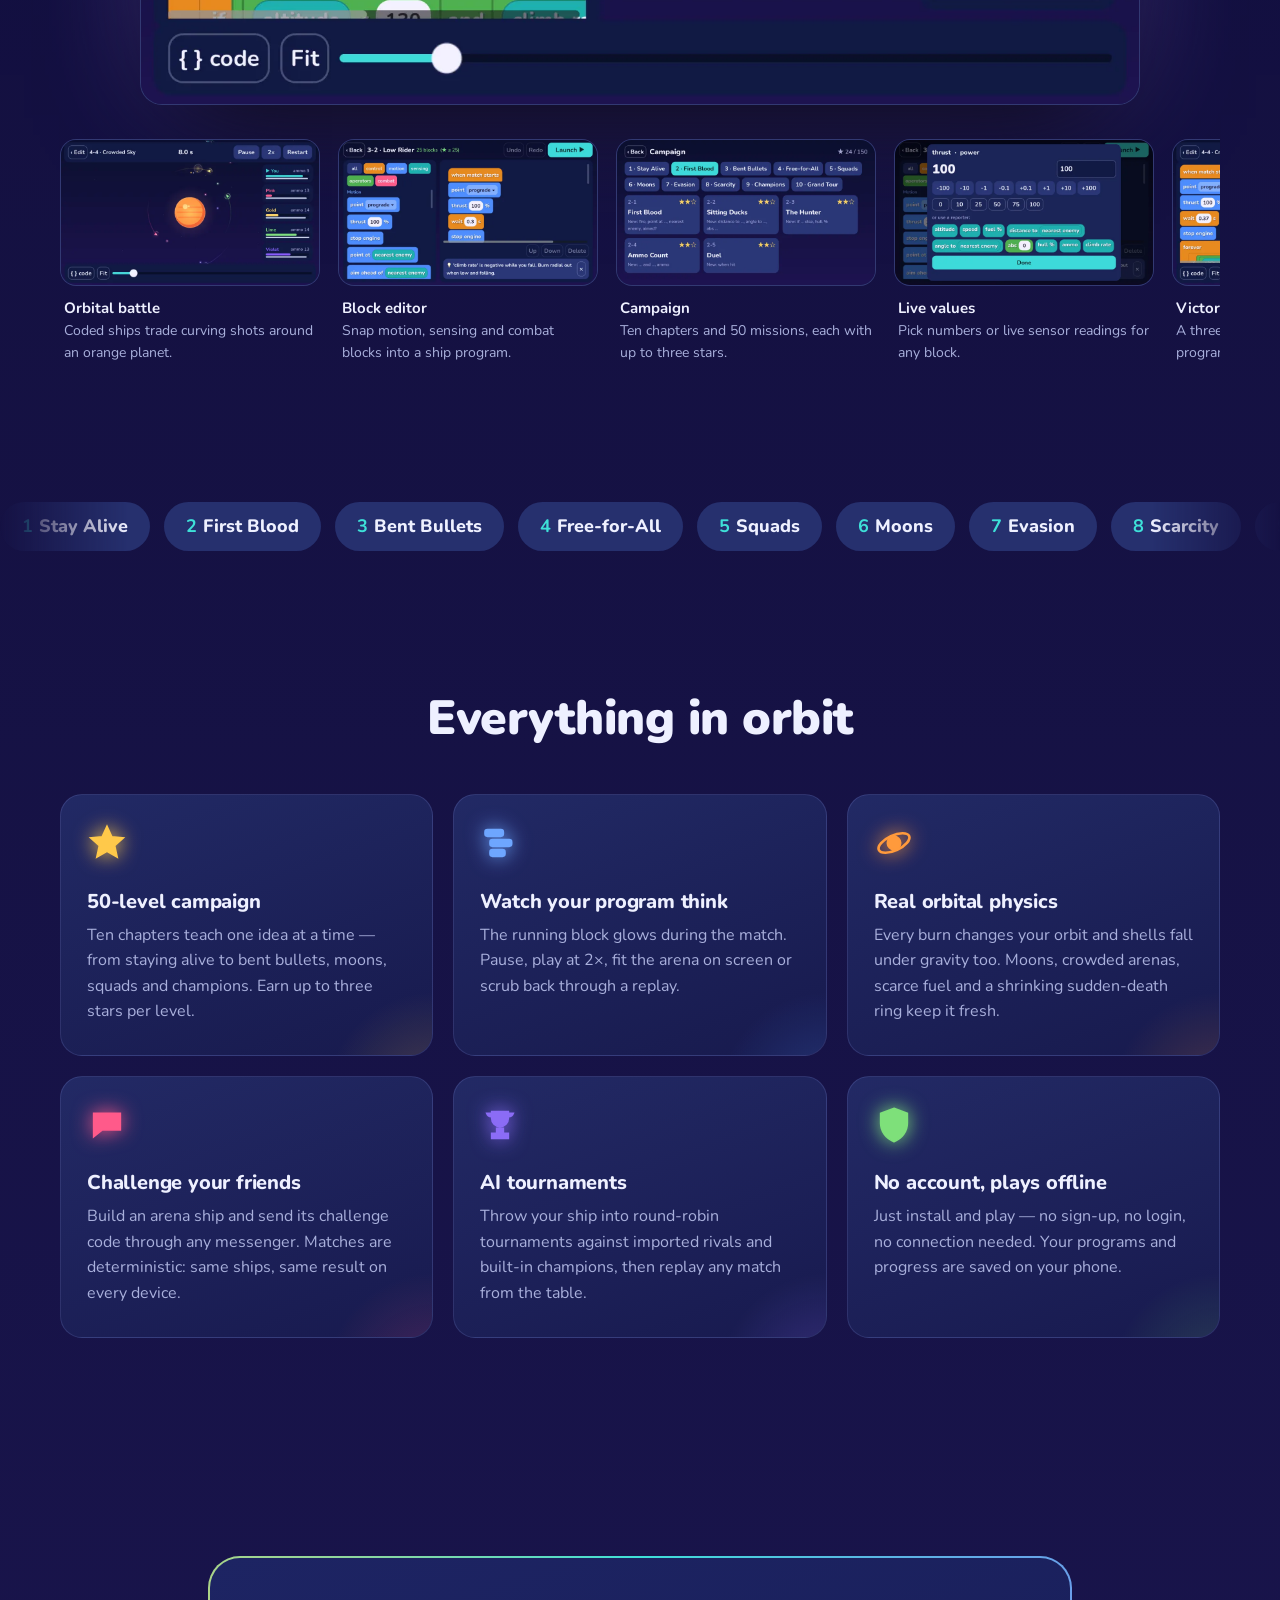
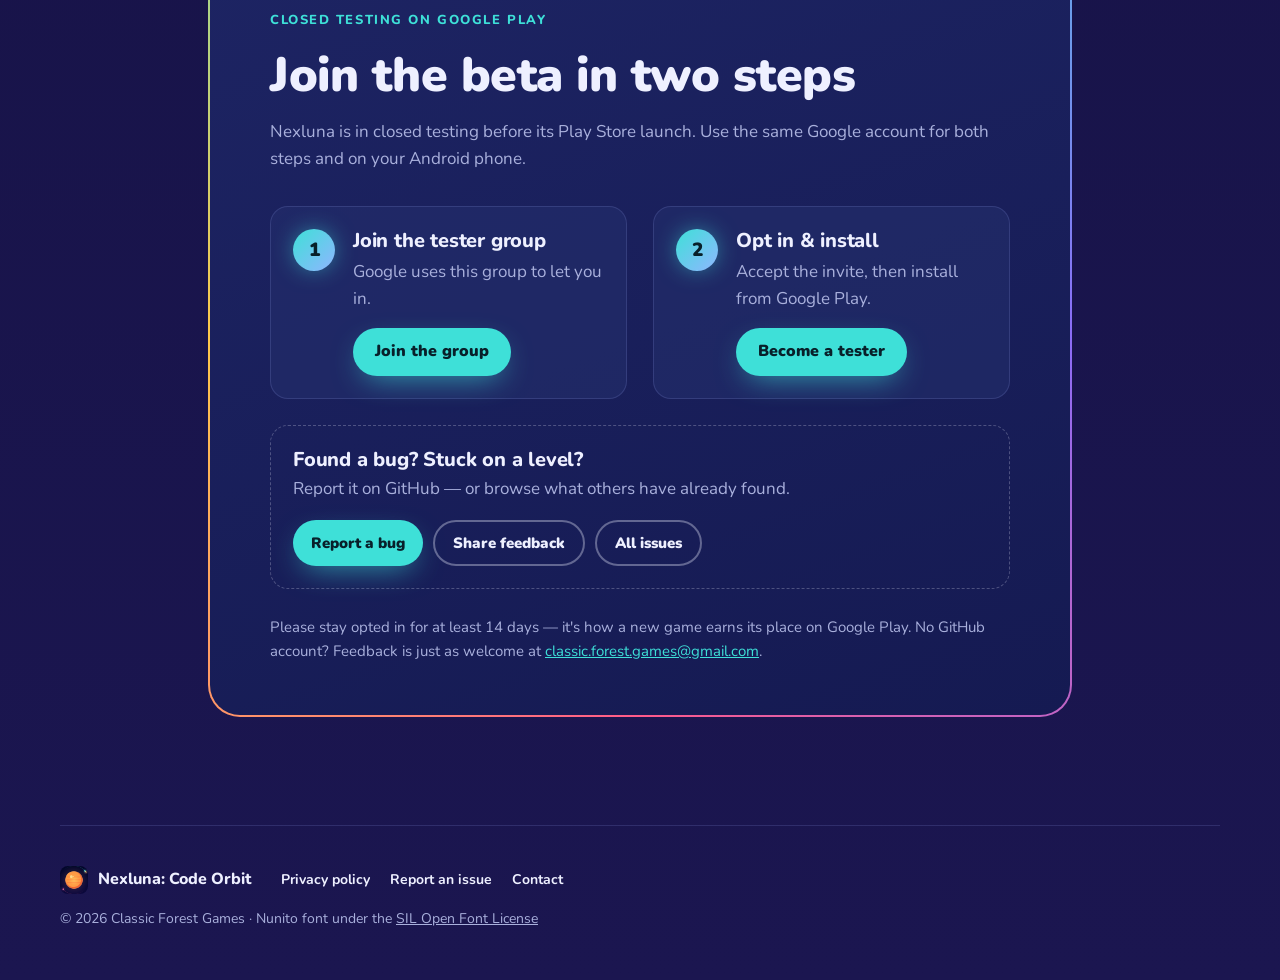
==== commit c5a57260: "Play now opens the full-page game (like Fernway) instead of an embedded frame; Play section becomes " ====
--- a/index.html
+++ b/index.html
@@ -26,7 +26,7 @@
     <span>Nexluna</span>
   </a>
   <nav aria-label="Sections">
-    <a href="#play">Play now</a>
+    <a href="play/">Play now</a>
     <a href="#how">How it plays</a>
     <a href="#screens">Screens</a>
     <a href="#features">Features</a>
@@ -42,7 +42,7 @@
       <p class="lede">Snap together code blocks, launch into a gravity well full of rival ships and watch
         your program fight. Every burn bends your orbit. Every shot curves around the planet.</p>
       <div class="cta-row">
-        <a class="btn" href="#play">Play in your browser ▶</a>
+        <a class="btn" href="play/">Play in your browser ▶</a>
         <a class="btn btn-ghost" href="#beta">Join the Android beta</a>
       </div>
       <ul class="badges" aria-label="Highlights">
@@ -53,19 +53,19 @@
   </section>
 
   <section id="play" class="section play">
-    <h2 class="reveal center">Play right here</h2>
-    <p class="sub center reveal">The full game runs in your browser — no install, no account.</p>
-    <div class="player reveal" id="player">
-      <img src="img/screens/01_orbital_battle.webp" width="1600" height="900" alt="" class="poster">
-      <button class="play-btn" id="play-btn" aria-label="Start the game in this page">
-        <span class="play-icon" aria-hidden="true"></span>
-        <span>Launch game</span>
-      </button>
-    </div>
-    <div class="play-notes reveal">
-      <a class="btn btn-small btn-ghost" href="play/">Open full screen ↗</a>
-      <p>About a 10&nbsp;MB download. Works best on a computer, or on a phone held sideways.
-        Your progress is saved in this browser. On Android, the beta app is smoother.</p>
+    <div class="play-card reveal">
+      <div>
+        <p class="eyebrow">No install, no account</p>
+        <h2>Play it right here</h2>
+        <p>The full game runs in any modern browser, on a computer or a phone held sideways. The first load
+          is about 10&nbsp;MB. Your progress is saved in this browser only, separate from the Android app.</p>
+        <ul class="tips" aria-label="Controls">
+          <li><b>Drag</b> blocks into your program</li><li><b>Click</b> a value to edit it</li>
+          <li><b>Launch</b> and watch it fight</li>
+        </ul>
+        <p class="fine">Pasting a challenge code? The browser may ask once for clipboard access.</p>
+      </div>
+      <a class="btn btn-big" href="play/">Play now ▶</a>
     </div>
   </section>
 
--- a/styles.css
+++ b/styles.css
@@ -142,35 +142,19 @@
 .sub { color: var(--muted); margin: 12px auto 40px; }
 
 /* ---------- play in browser ---------- */
-.player {
-  position: relative;
-  max-width: 1000px;
-  margin: 0 auto;
-  aspect-ratio: 16 / 9;
-  border-radius: var(--radius);
-  overflow: hidden;
-  border: 1px solid var(--line);
-  background: var(--panel);
-  box-shadow: 0 50px 100px -40px rgba(0, 0, 0, .9), 0 0 120px -30px rgba(62, 224, 216, .45);
-}
-.player .poster { width: 100%; height: 100%; object-fit: cover; filter: saturate(1.1) brightness(.55); transition: filter .4s, transform .6s; }
-.player:hover .poster { filter: saturate(1.2) brightness(.7); transform: scale(1.02); }
-.player iframe { position: absolute; inset: 0; width: 100%; height: 100%; border: 0; background: var(--bg); }
-.play-btn {
-  position: absolute; inset: 0; margin: auto; width: max-content; height: max-content;
-  display: flex; flex-direction: column; align-items: center; gap: 14px;
-  border: 0; background: none; color: var(--text); font: 900 22px "Nunito", system-ui, sans-serif; cursor: pointer;
-}
-.play-icon {
-  width: 96px; height: 96px; border-radius: 50%; background: var(--cyan); position: relative;
-  box-shadow: 0 0 0 0 rgba(62, 224, 216, .6); animation: pulse 2.2s infinite;
-}
-.play-icon::after { content: ""; position: absolute; left: 38px; top: 28px; border-style: solid; border-width: 20px 0 20px 32px; border-color: transparent transparent transparent #08202a; }
-.play-btn:hover .play-icon { transform: scale(1.06); }
-.play-btn:focus-visible { outline: 3px solid var(--gold); outline-offset: 8px; border-radius: 16px; }
-@keyframes pulse { 0% { box-shadow: 0 0 0 0 rgba(62, 224, 216, .55); } 70% { box-shadow: 0 0 0 26px rgba(62, 224, 216, 0); } 100% { box-shadow: 0 0 0 0 rgba(62, 224, 216, 0); } }
-.play-notes { max-width: 1000px; margin: 18px auto 0; display: flex; gap: 18px; align-items: center; flex-wrap: wrap; }
-.play-notes p { color: var(--muted); font-size: 15px; flex: 1 1 320px; }
+.play-card {
+  max-width: 860px; margin: 0 auto; padding: 40px clamp(22px, 5vw, 52px);
+  display: flex; flex-wrap: wrap; align-items: center; justify-content: space-between; gap: 28px;
+  border-radius: 30px; background: rgba(22, 27, 75, .9); border: 1px solid var(--line);
+  box-shadow: 0 50px 100px -40px rgba(0, 0, 0, .9), 0 0 120px -40px rgba(62, 224, 216, .4);
+}
+.play-card > div { flex: 1 1 380px; }
+.play-card > div > p:not(.eyebrow):not(.fine) { color: var(--muted); margin-top: 14px; }
+.tips { list-style: none; padding: 0; margin: 20px 0 0; display: flex; flex-wrap: wrap; gap: 10px 18px; color: var(--muted); }
+.tips b { color: var(--text); padding: 4px 9px; margin-right: 4px; border-radius: 7px; font-size: 14px;
+  background: rgba(238, 240, 255, .08); border: 1px solid rgba(238, 240, 255, .25); border-bottom-width: 3px; }
+.play-card .fine { margin-top: 16px; }
+.btn-big { padding: 18px 40px; font-size: 20px; }
 
 /* ---------- how it plays ---------- */
 .how-grid { display: grid; grid-template-columns: minmax(0, 1fr) minmax(0, 1.05fr); gap: 64px; align-items: center; }
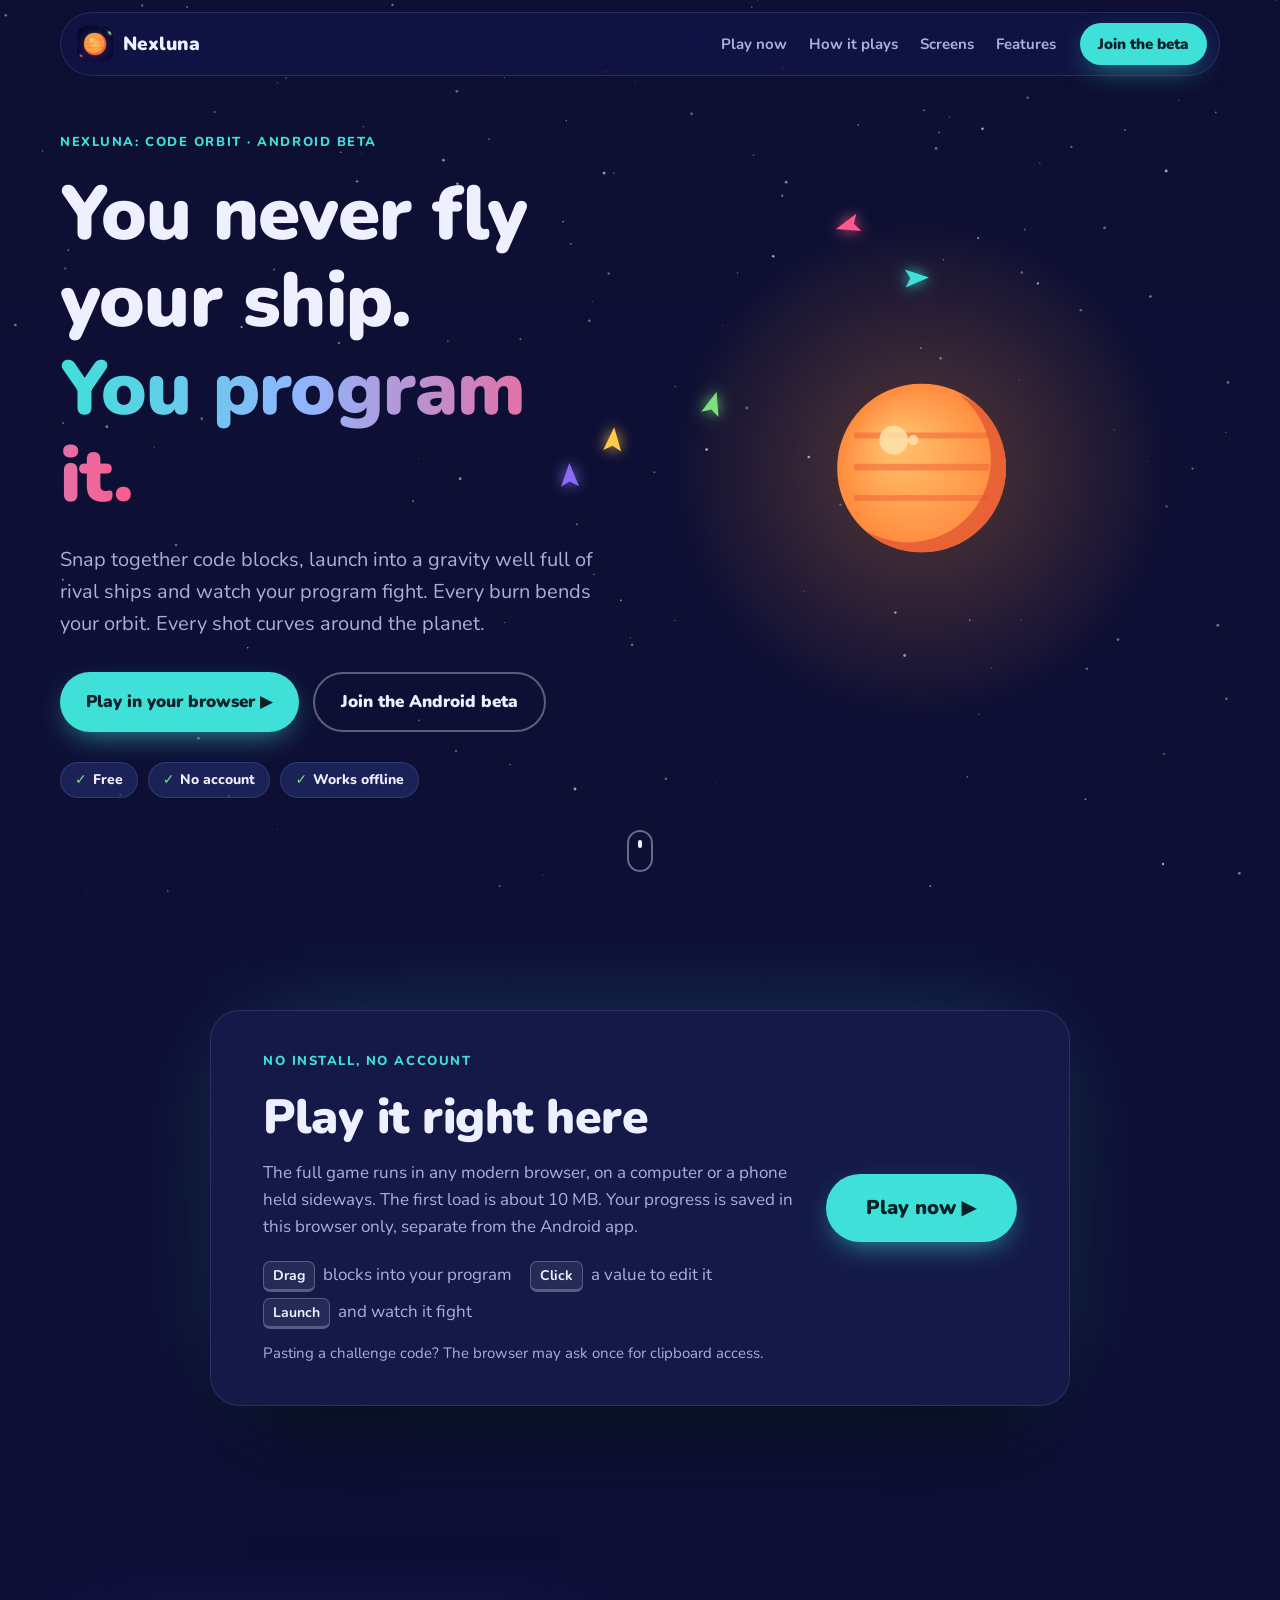
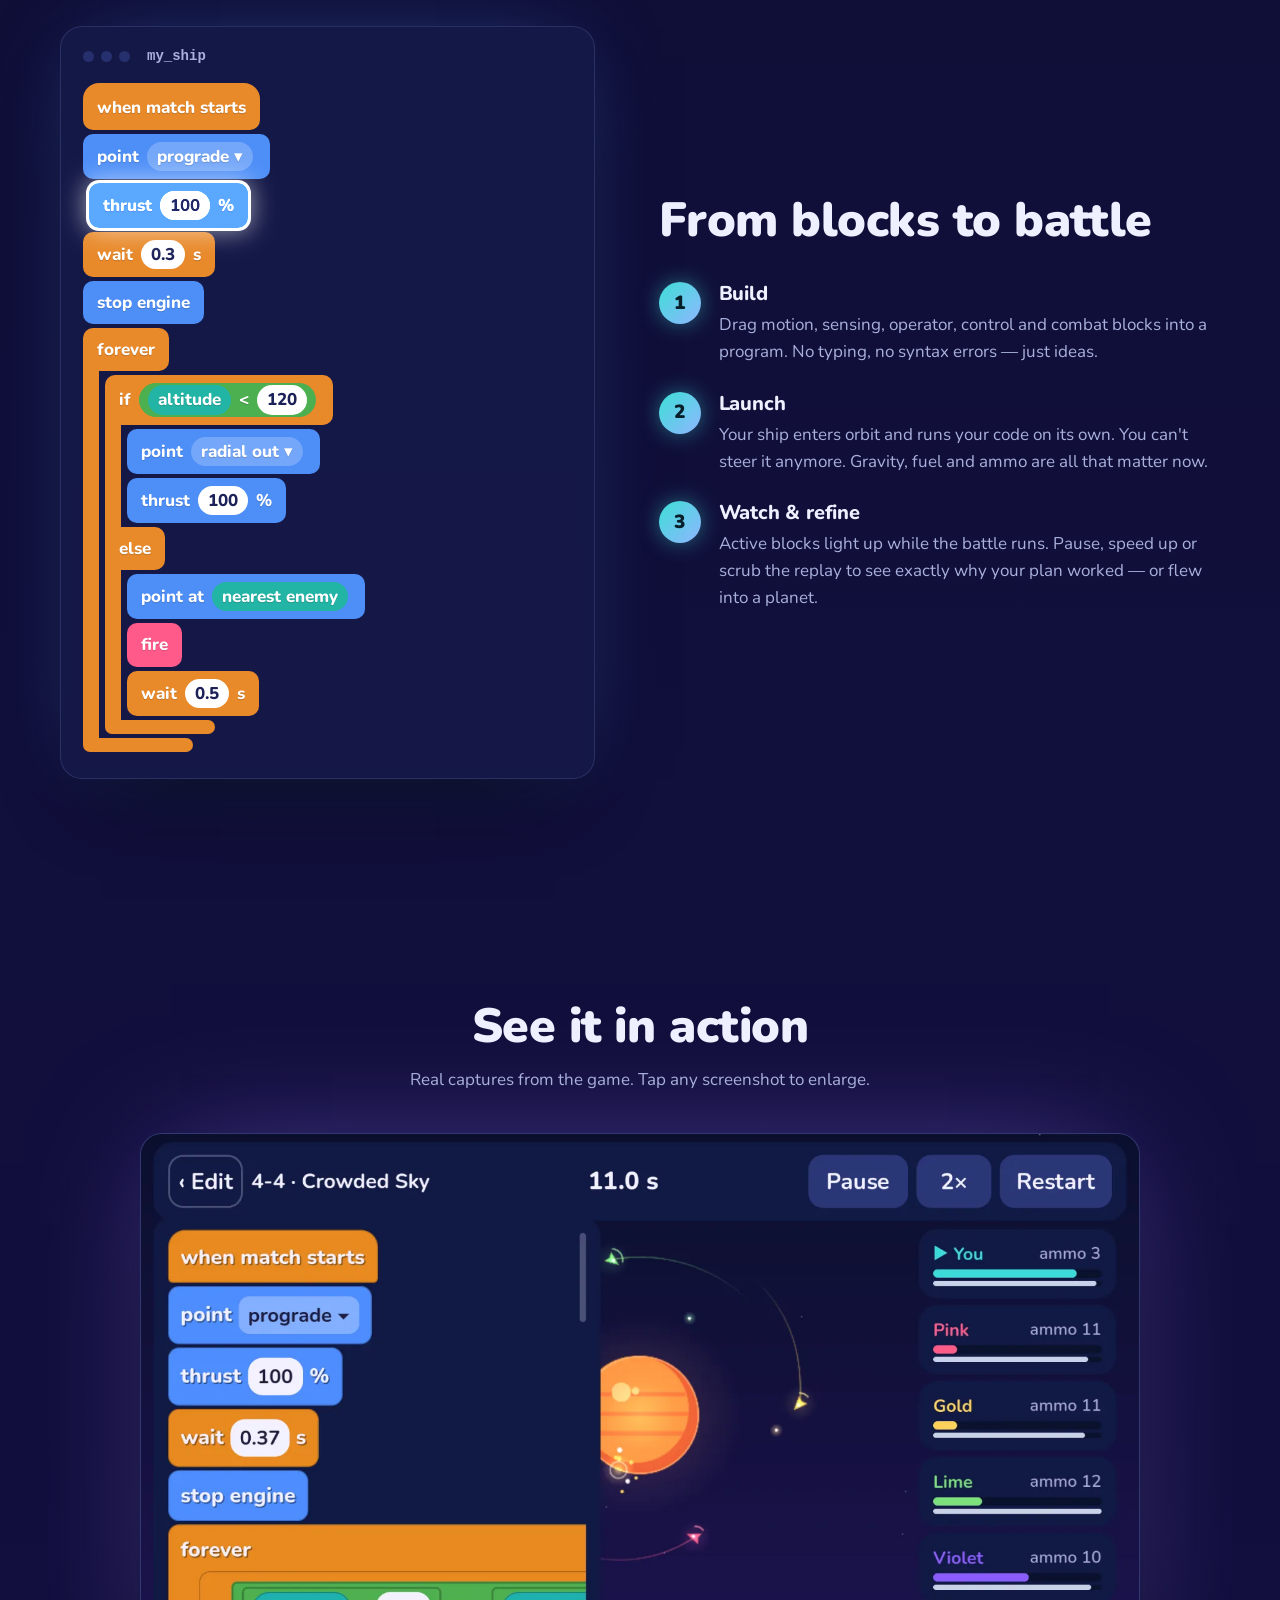
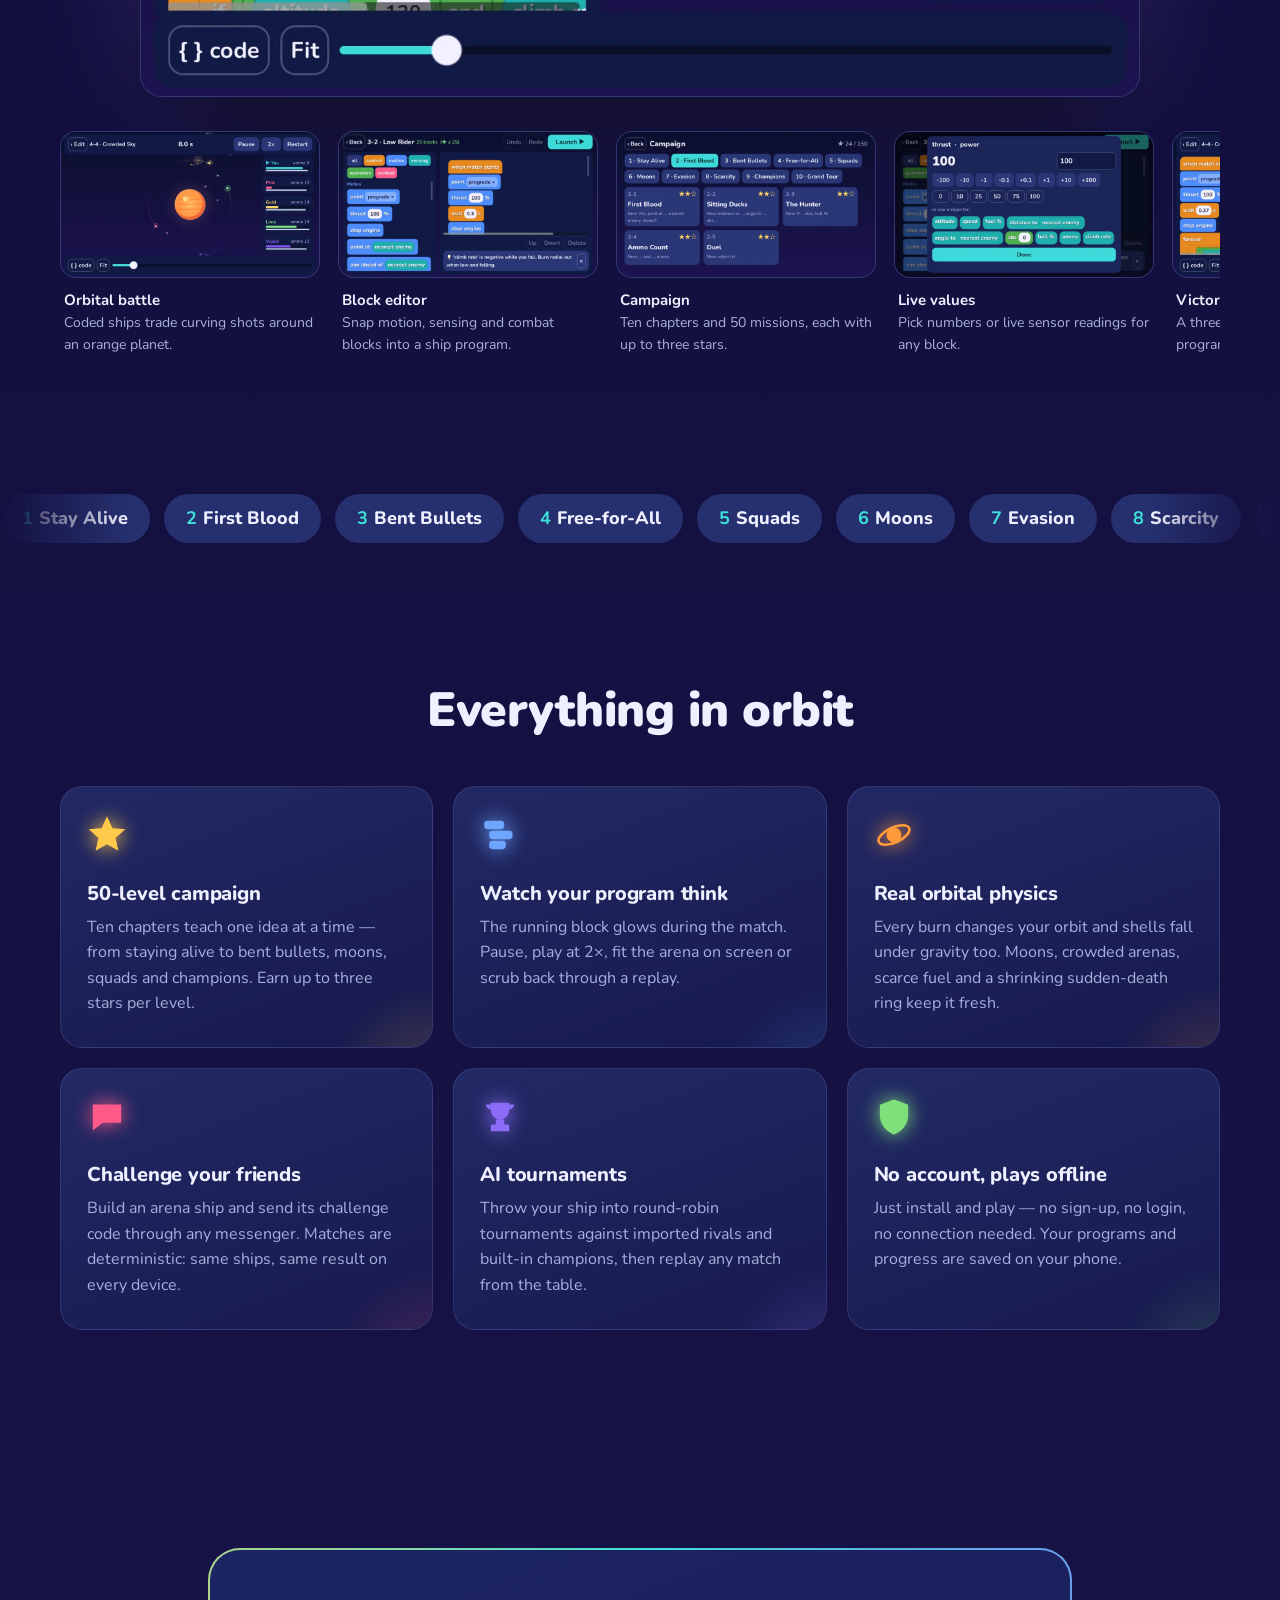
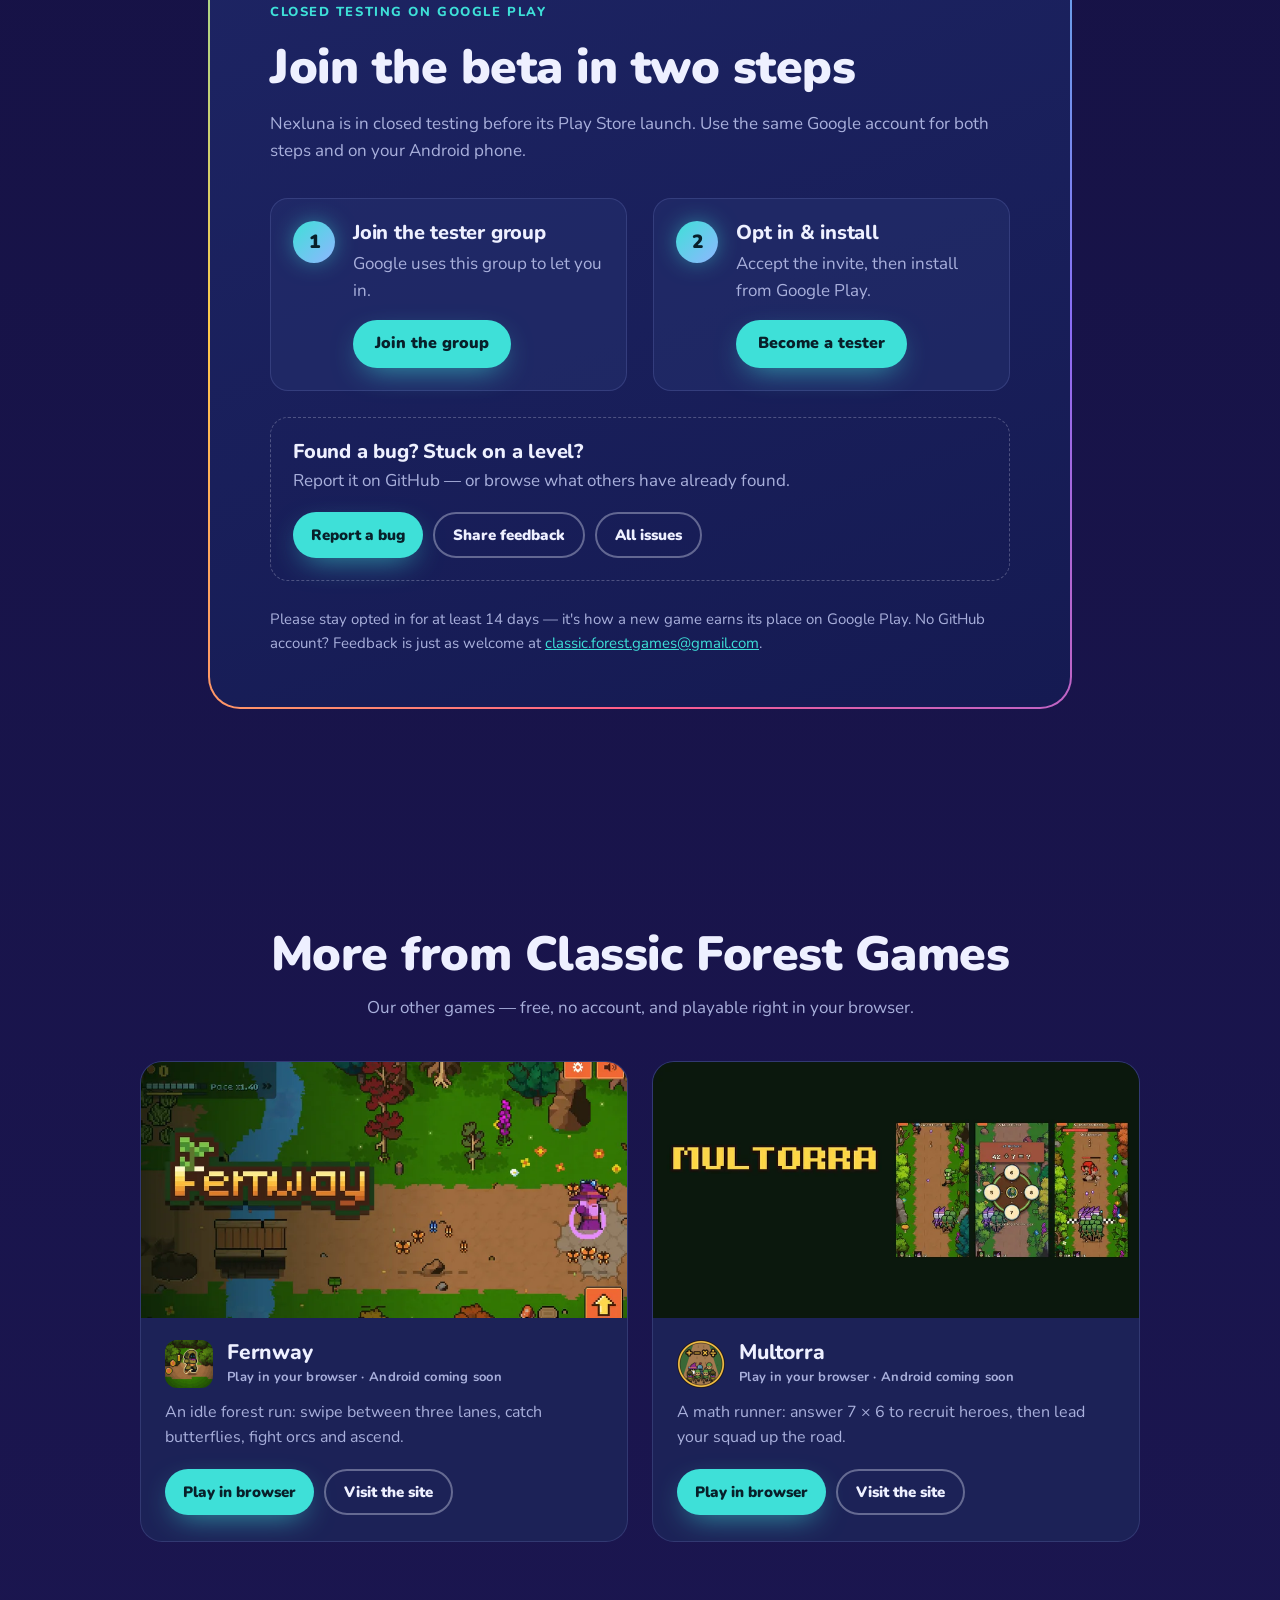
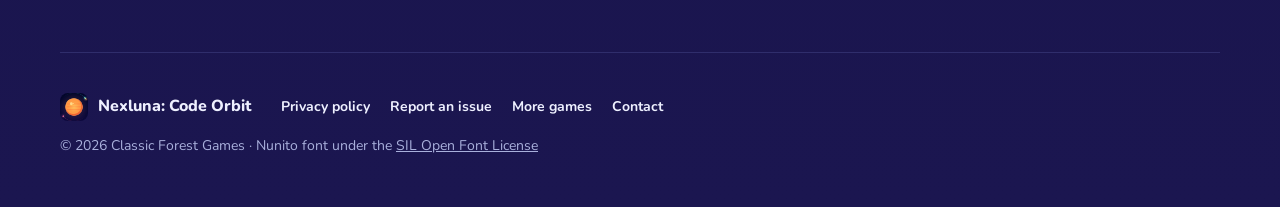
==== commit dd2bcb39: "More from Classic Forest Games: cards linking the other published games Co-Authored-By: Claude Opus " ====
--- a/index.html
+++ b/index.html
@@ -190,6 +190,36 @@
         <a href="mailto:classic.forest.games@gmail.com">classic.forest.games@gmail.com</a>.</p>
     </div>
   </section>
+  <section id="more" class="section more">
+    <h2 class="reveal center">More from Classic Forest Games</h2>
+    <p class="sub center reveal">Our other games — free, no account, and playable right in your browser.</p>
+    <div class="game-grid">
+      <article class="game-card reveal">
+        <a class="game-shot" href="https://alessiom.github.io/fernway-site/" tabindex="-1" aria-hidden="true"><img src="img/games/fernway-card.webp" width="800" height="420" alt="" loading="lazy"></a>
+        <div class="game-body">
+          <div class="game-title"><img src="img/games/fernway-icon.png" width="48" height="48" alt=""><div>
+            <h3>Fernway</h3><p class="game-status">Play in your browser · Android coming soon</p></div></div>
+          <p>An idle forest run: swipe between three lanes, catch butterflies, fight orcs and ascend.</p>
+          <div class="game-btns">
+            <a class="btn btn-small" href="https://alessiom.github.io/fernway-site/play/" rel="noopener">Play in browser</a>
+            <a class="btn btn-small btn-ghost" href="https://alessiom.github.io/fernway-site/" rel="noopener">Visit the site</a>
+          </div>
+        </div>
+      </article>
+      <article class="game-card reveal">
+        <a class="game-shot" href="https://alessiom.github.io/multorra-site/" tabindex="-1" aria-hidden="true"><img src="img/games/multorra-card.webp" width="800" height="420" alt="" loading="lazy"></a>
+        <div class="game-body">
+          <div class="game-title"><img src="img/games/multorra-icon.png" width="48" height="48" alt=""><div>
+            <h3>Multorra</h3><p class="game-status">Play in your browser · Android coming soon</p></div></div>
+          <p>A math runner: answer 7 × 6 to recruit heroes, then lead your squad up the road.</p>
+          <div class="game-btns">
+            <a class="btn btn-small" href="https://alessiom.github.io/multorra-site/play/" rel="noopener">Play in browser</a>
+            <a class="btn btn-small btn-ghost" href="https://alessiom.github.io/multorra-site/" rel="noopener">Visit the site</a>
+          </div>
+        </div>
+      </article>
+    </div>
+  </section>
 </main>
 
 <footer class="foot">
@@ -197,6 +227,7 @@
   <nav aria-label="Footer">
     <a href="privacy/">Privacy policy</a>
     <a href="https://github.com/AlessioM/nexluna-site/issues" rel="noopener">Report an issue</a>
+    <a href="#more">More games</a>
     <a href="mailto:classic.forest.games@gmail.com">Contact</a>
   </nav>
   <p>© 2026 Classic Forest Games · Nunito font under the <a href="fonts/OFL.txt">SIL Open Font License</a></p>
--- a/styles.css
+++ b/styles.css
@@ -186,10 +186,16 @@
 .ctl, .ctl > .b { background: var(--blk-ctl); }
 .mot { background: var(--blk-mot); }
 .cmb { background: var(--blk-cmb); }
-.c { border-radius: 12px; padding: 0; background: var(--blk-ctl); display: flex; flex-direction: column; align-items: flex-start; }
-.c .c-top, .c .c-mid { border-radius: 10px; }
-.c-body { display: flex; flex-direction: column; align-items: flex-start; gap: 4px; margin: 2px 0 2px 16px; padding: 4px 6px 4px 0; background: rgba(22, 27, 75, .92); border-radius: 0 10px 10px 0; }
-.c-end { height: 12px; width: 110px; background: var(--blk-ctl); border-radius: 0 0 10px 10px; }
+/* C-blocks (forever / if-else) drawn like Scratch: top bar, left arm, foot; the inside stays
+   transparent so nested bodies never show stray orange or a second, darker panel. */
+.c { padding: 0; background: none; display: flex; flex-direction: column; align-items: flex-start; }
+.c .c-top { border-radius: 10px 10px 10px 0; }
+.c .c-mid { border-radius: 0 10px 10px 0; }
+.c-body {
+  display: flex; flex-direction: column; align-items: flex-start; gap: 4px;
+  padding: 4px 0 4px 6px; border-left: 16px solid var(--blk-ctl);
+}
+.c-end { height: 14px; width: 110px; background: var(--blk-ctl); border-radius: 0 10px 10px 10px; }
 .b.active { filter: brightness(1.18); transform: translateX(6px); box-shadow: 0 0 0 3px #fff, 0 0 24px 4px rgba(255, 255, 255, .55); }
 .steps, .join { list-style: none; margin: 34px 0 0; padding: 0; display: grid; gap: 26px; }
 .steps li, .join li { display: flex; gap: 18px; align-items: flex-start; }
@@ -354,3 +360,19 @@
   *, *::before, *::after { animation: none !important; transition: none !important; }
   .reveal { opacity: 1; transform: none; }
 }
+
+/* ---------- more games (cross-links to the studio's other sites) ---------- */
+.game-grid { display: grid; grid-template-columns: repeat(2, minmax(0, 1fr)); gap: 24px; max-width: 1000px; margin: 0 auto; }
+.game-card { display: flex; flex-direction: column; border-radius: var(--radius); overflow: hidden; background: var(--panel); border: 1px solid var(--line); transition: transform .3s, border-color .3s; }
+.game-card:hover { transform: translateY(-4px); border-color: rgba(255, 255, 255, .3); }
+.game-shot { display: block; aspect-ratio: 40 / 21; overflow: hidden; background: var(--bg-2); }
+.game-shot img { width: 100%; height: 100%; object-fit: cover; transition: transform .6s; }
+.game-card:hover .game-shot img { transform: scale(1.04); }
+.game-body { padding: 22px 24px 26px; display: flex; flex-direction: column; gap: 12px; flex: 1; }
+.game-body > p { color: var(--muted); font-size: 16px; }
+.game-title { display: flex; align-items: center; gap: 14px; }
+.game-title img { width: 48px; height: 48px; border-radius: 12px; }
+.game-title h3 { font-size: 21px; line-height: 1.2; }
+.game-status { color: var(--muted); font-size: 13px; font-weight: 700; letter-spacing: .02em; margin-top: 2px; }
+.game-btns { display: flex; flex-wrap: wrap; gap: 10px; margin-top: auto; padding-top: 6px; }
+@media (max-width: 720px) { .game-grid { grid-template-columns: 1fr; } }
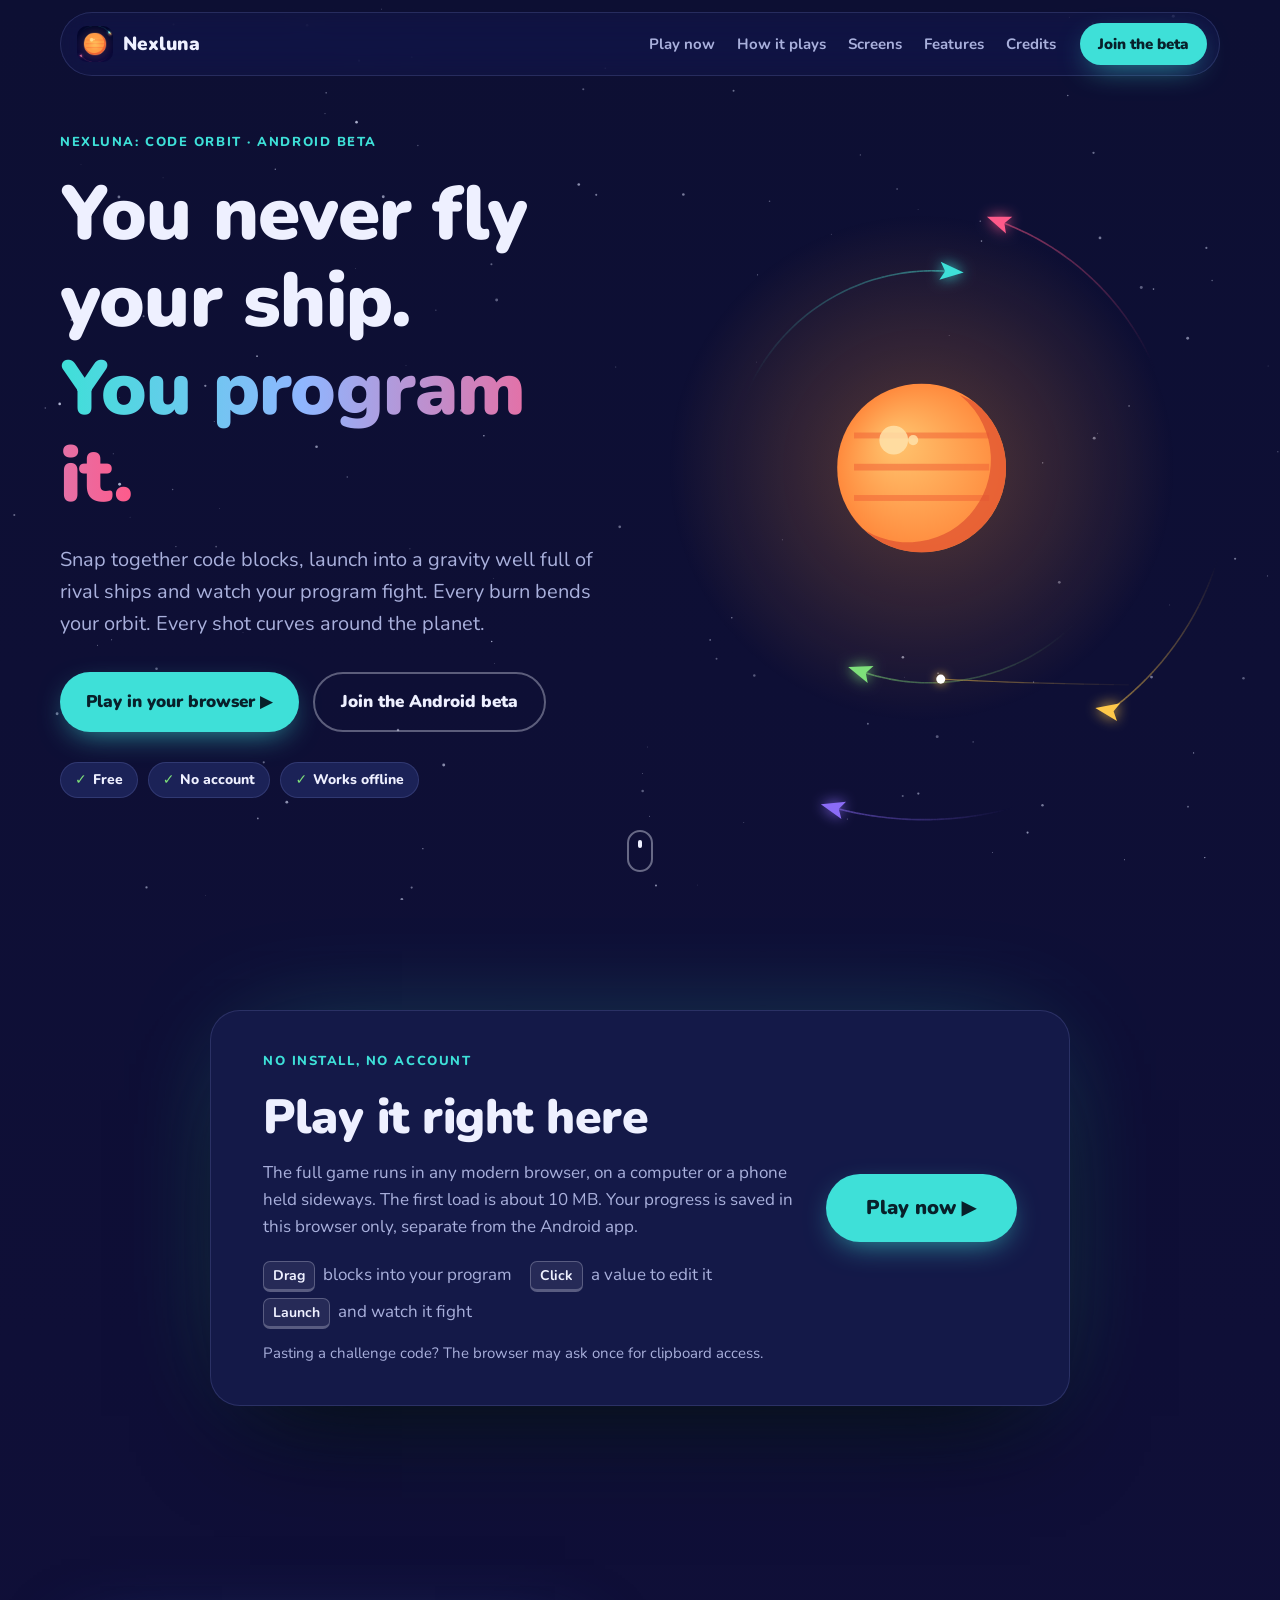
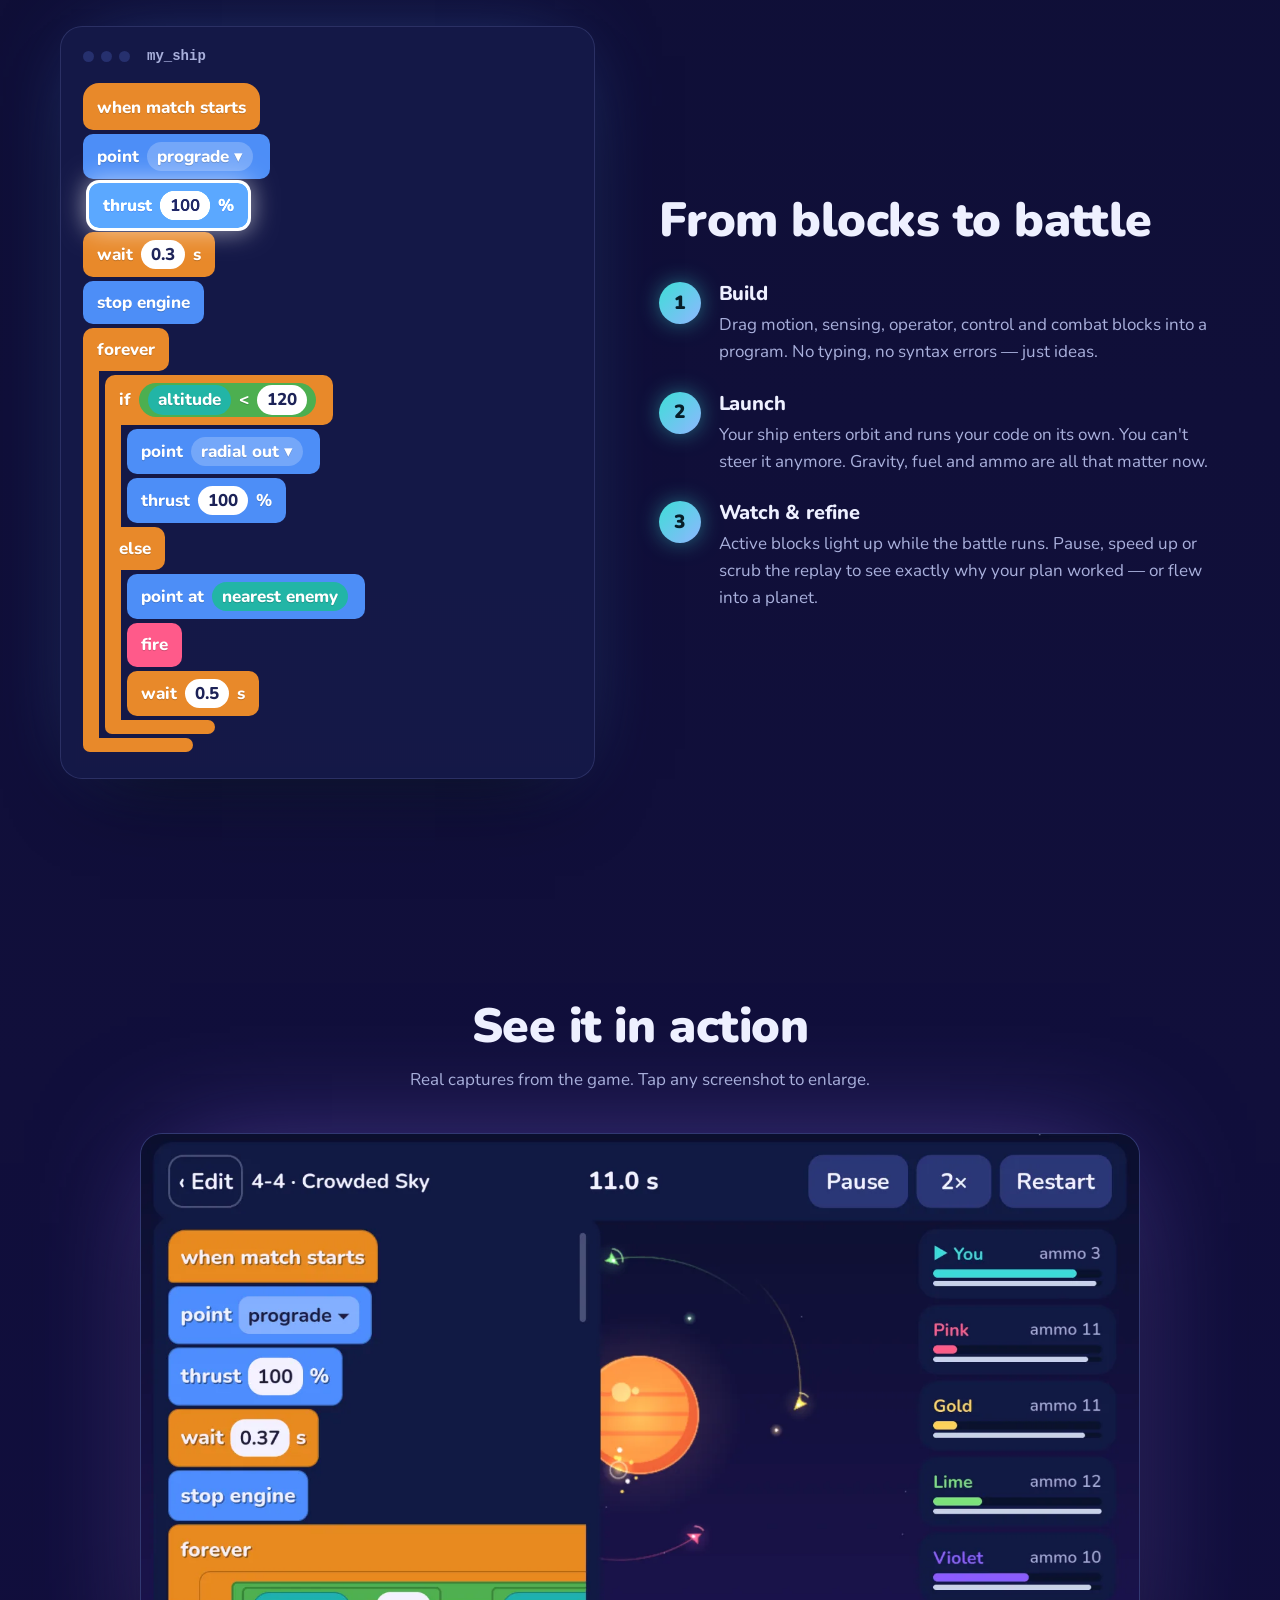
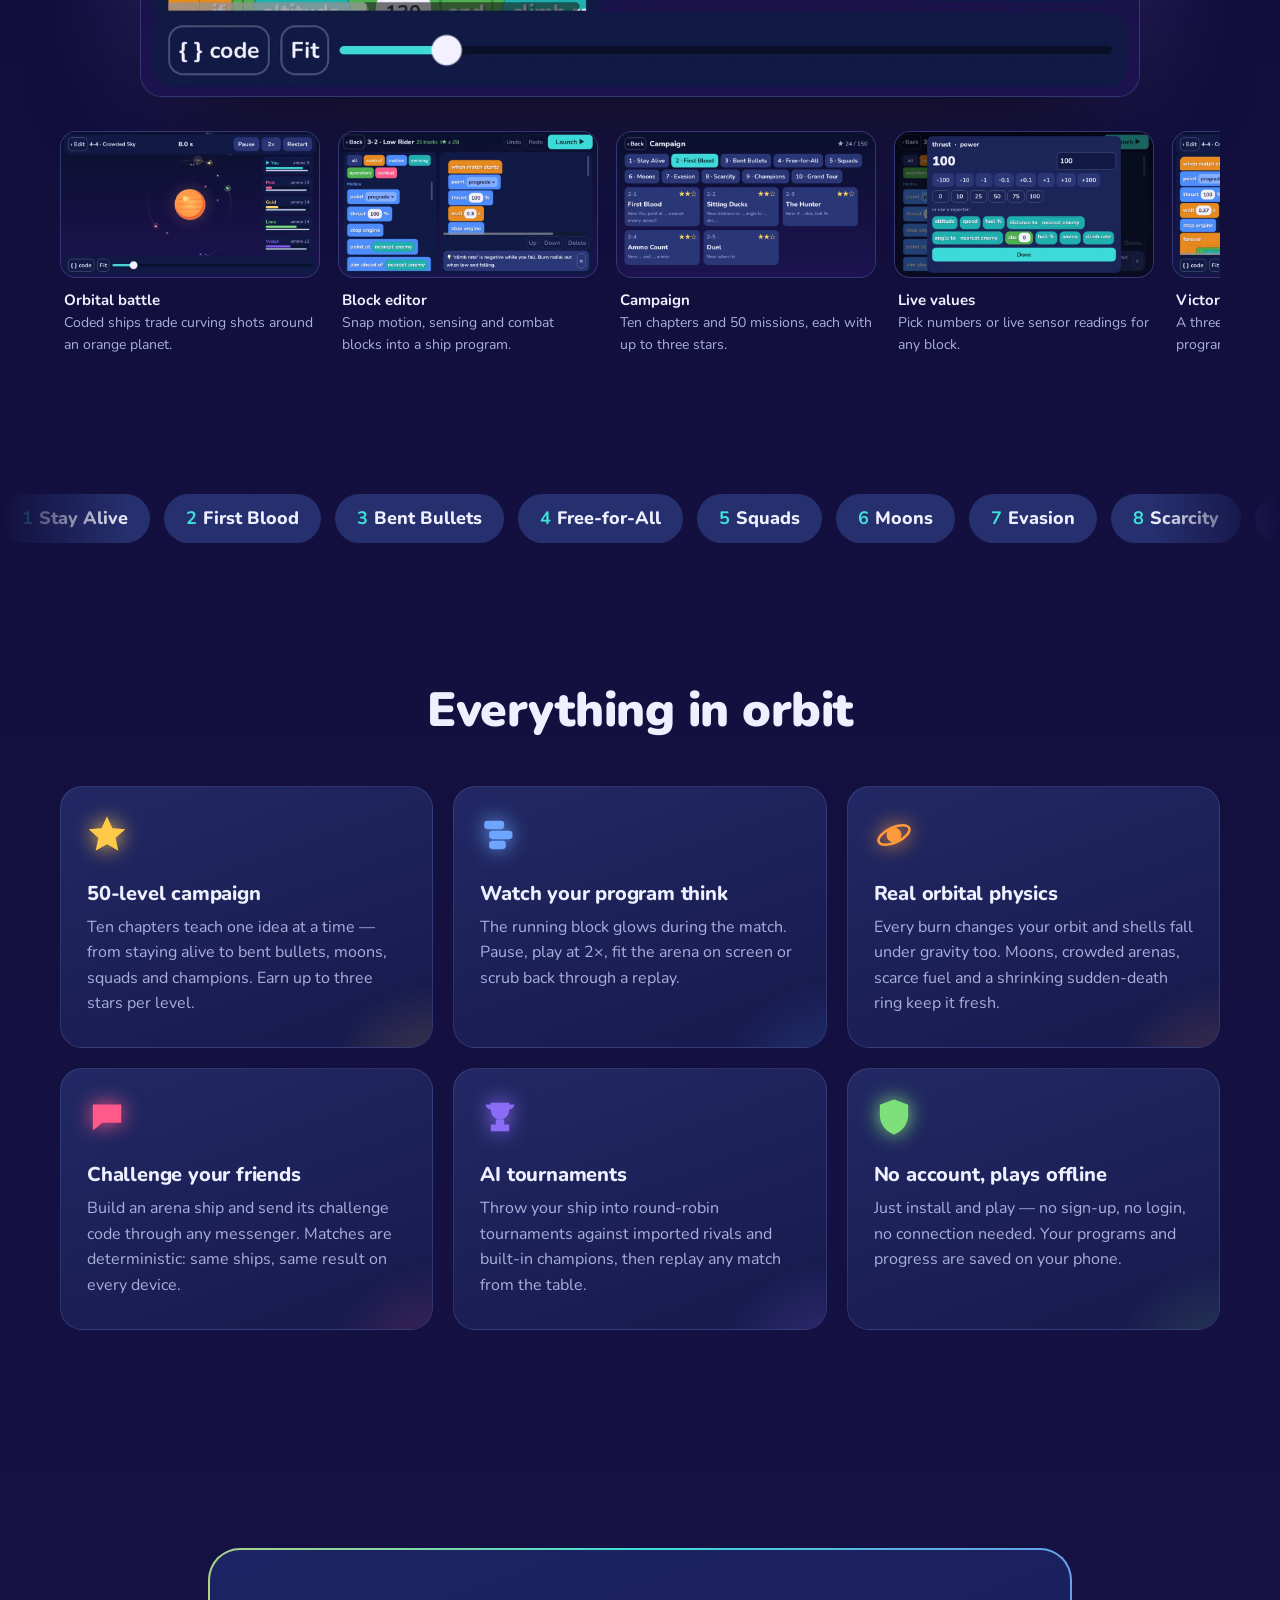
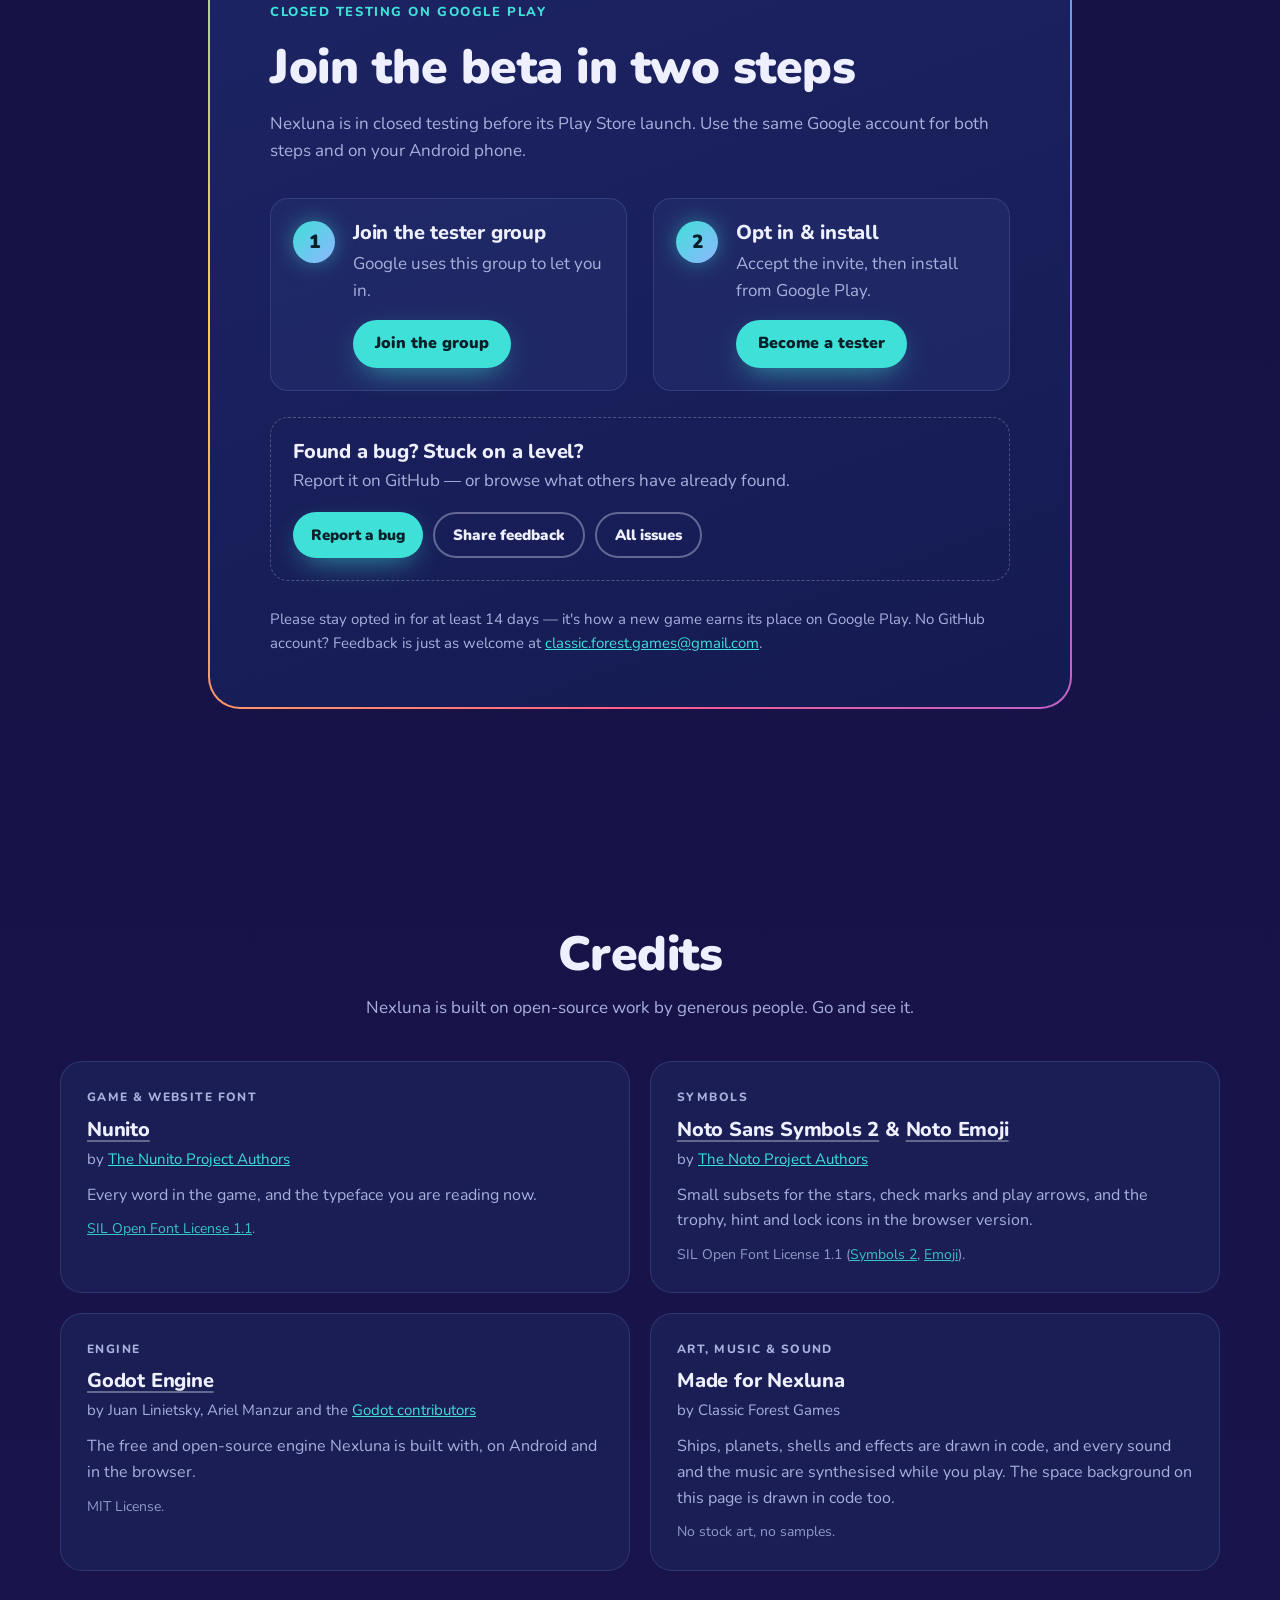
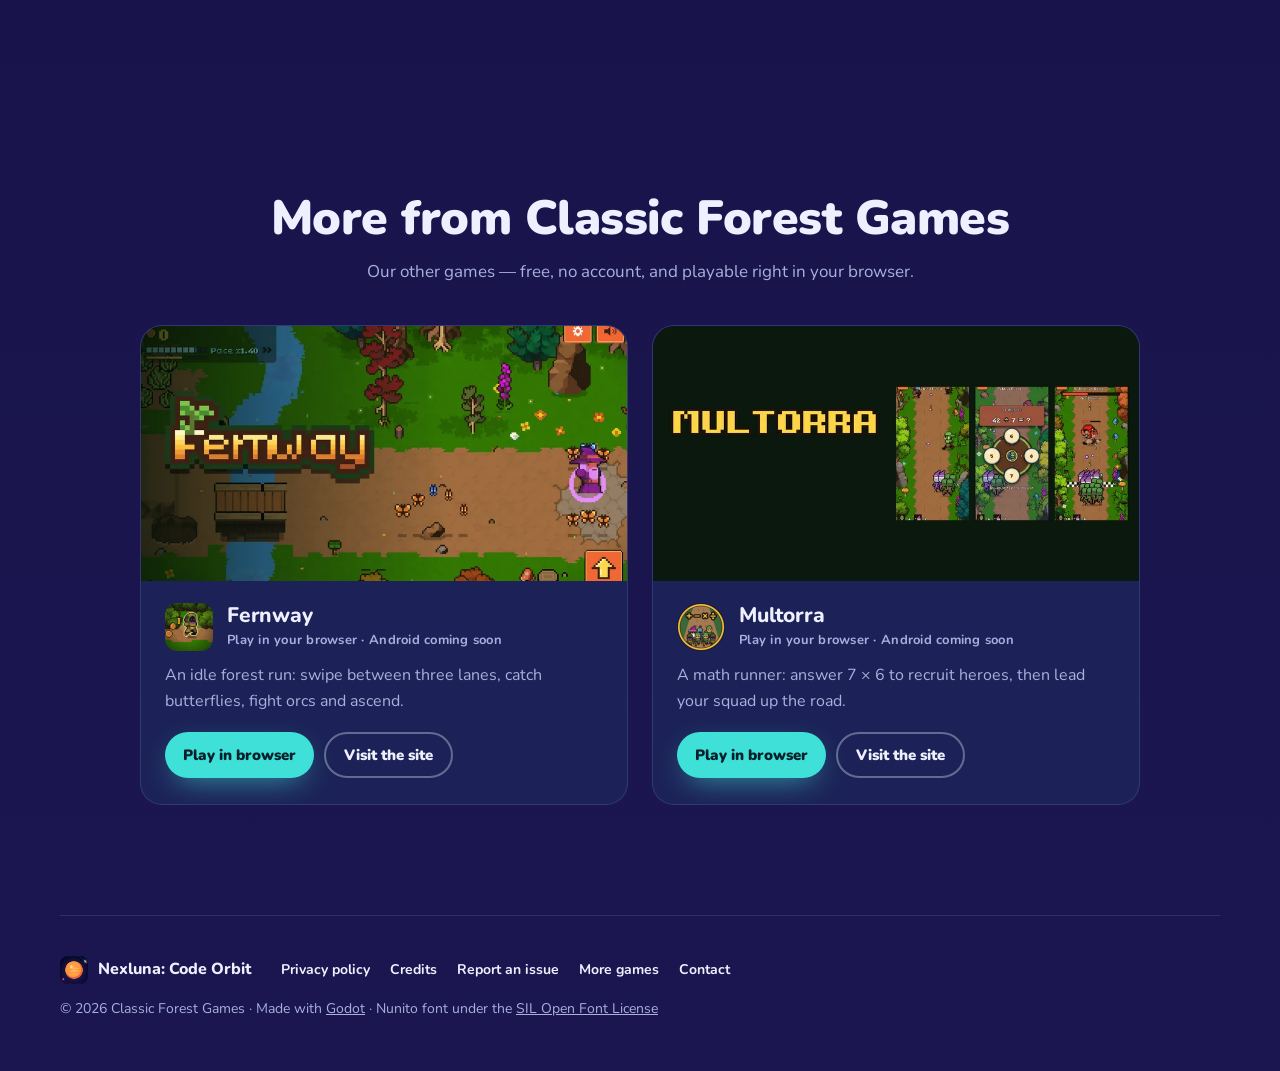
==== commit 199214c2: "Credits section (Nunito, Noto Symbols 2 / Emoji, Godot, original code-drawn art and synthesised soun" ====
--- a/index.html
+++ b/index.html
@@ -30,6 +30,7 @@
     <a href="#how">How it plays</a>
     <a href="#screens">Screens</a>
     <a href="#features">Features</a>
+    <a href="#credits">Credits</a>
   </nav>
   <a class="btn btn-small" href="#beta">Join the beta</a>
 </header>
@@ -190,6 +191,43 @@
         <a href="mailto:classic.forest.games@gmail.com">classic.forest.games@gmail.com</a>.</p>
     </div>
   </section>
+  <section id="credits" class="section credits">
+    <h2 class="reveal center">Credits</h2>
+    <p class="sub center reveal">Nexluna is built on open-source work by generous people. Go and see it.</p>
+    <div class="credit-grid">
+      <article class="credit reveal">
+        <p class="eyebrow">Game &amp; website font</p>
+        <h3><a href="https://fonts.google.com/specimen/Nunito" rel="noopener">Nunito</a></h3>
+        <p class="by">by <a href="https://github.com/googlefonts/nunito" rel="noopener">The Nunito Project Authors</a></p>
+        <p>Every word in the game, and the typeface you are reading now.</p>
+        <p class="lic"><a href="fonts/OFL.txt">SIL Open Font License 1.1</a>.</p>
+      </article>
+      <article class="credit reveal">
+        <p class="eyebrow">Symbols</p>
+        <h3><a href="https://fonts.google.com/noto/specimen/Noto+Sans+Symbols+2" rel="noopener">Noto Sans Symbols 2</a> &amp;
+          <a href="https://fonts.google.com/noto/specimen/Noto+Emoji" rel="noopener">Noto Emoji</a></h3>
+        <p class="by">by <a href="https://github.com/notofonts" rel="noopener">The Noto Project Authors</a></p>
+        <p>Small subsets for the stars, check marks and play arrows, and the trophy, hint and lock icons in the browser version.</p>
+        <p class="lic">SIL Open Font License 1.1 (<a href="fonts/NotoSansSymbols2-OFL.txt">Symbols 2</a>, <a href="fonts/NotoEmoji-OFL.txt">Emoji</a>).</p>
+      </article>
+      <article class="credit reveal">
+        <p class="eyebrow">Engine</p>
+        <h3><a href="https://godotengine.org" rel="noopener">Godot Engine</a></h3>
+        <p class="by">by Juan Linietsky, Ariel Manzur and the <a href="https://godotengine.org/license/" rel="noopener">Godot contributors</a></p>
+        <p>The free and open-source engine Nexluna is built with, on Android and in the browser.</p>
+        <p class="lic">MIT License.</p>
+      </article>
+      <article class="credit reveal">
+        <p class="eyebrow">Art, music &amp; sound</p>
+        <h3>Made for Nexluna</h3>
+        <p class="by">by Classic Forest Games</p>
+        <p>Ships, planets, shells and effects are drawn in code, and every sound and the music are synthesised while you play.
+          The space background on this page is drawn in code too.</p>
+        <p class="lic">No stock art, no samples.</p>
+      </article>
+    </div>
+  </section>
+
   <section id="more" class="section more">
     <h2 class="reveal center">More from Classic Forest Games</h2>
     <p class="sub center reveal">Our other games — free, no account, and playable right in your browser.</p>
@@ -226,11 +264,13 @@
   <div class="foot-brand"><img src="img/icon-192.png" alt="" width="28" height="28"> Nexluna: Code Orbit</div>
   <nav aria-label="Footer">
     <a href="privacy/">Privacy policy</a>
+    <a href="#credits">Credits</a>
     <a href="https://github.com/AlessioM/nexluna-site/issues" rel="noopener">Report an issue</a>
     <a href="#more">More games</a>
     <a href="mailto:classic.forest.games@gmail.com">Contact</a>
   </nav>
-  <p>© 2026 Classic Forest Games · Nunito font under the <a href="fonts/OFL.txt">SIL Open Font License</a></p>
+  <p>© 2026 Classic Forest Games · Made with <a href="https://godotengine.org" rel="noopener">Godot</a> ·
+    Nunito font under the <a href="fonts/OFL.txt">SIL Open Font License</a></p>
 </footer>
 
 <dialog id="lightbox" aria-label="Screenshot viewer">
--- a/styles.css
+++ b/styles.css
@@ -361,6 +361,21 @@
   .reveal { opacity: 1; transform: none; }
 }
 
+/* ---------- credits ---------- */
+.credit-grid { display: grid; grid-template-columns: repeat(2, minmax(0, 1fr)); gap: 20px; }
+.credit {
+  padding: 26px; border-radius: var(--radius);
+  background: rgba(28, 34, 87, .82); border: 1px solid var(--line);
+}
+.credit .eyebrow { margin-bottom: 10px; font-size: 12px; }
+.credit h3 a { color: var(--text); text-decoration-color: rgba(238, 240, 255, .35); text-underline-offset: 4px; }
+.credit h3 a:hover { color: var(--gold); }
+.credit .by { color: var(--muted); margin: 6px 0 12px; font-size: 15px; }
+.credit .by a, .credit .lic a { color: var(--cyan); }
+.credit p { color: var(--muted); font-size: 16px; }
+.credit .lic { margin-top: 10px; font-size: 14px; opacity: .85; }
+@media (max-width: 640px) { .credit-grid { grid-template-columns: 1fr; } }
+
 /* ---------- more games (cross-links to the studio's other sites) ---------- */
 .game-grid { display: grid; grid-template-columns: repeat(2, minmax(0, 1fr)); gap: 24px; max-width: 1000px; margin: 0 auto; }
 .game-card { display: flex; flex-direction: column; border-radius: var(--radius); overflow: hidden; background: var(--panel); border: 1px solid var(--line); transition: transform .3s, border-color .3s; }
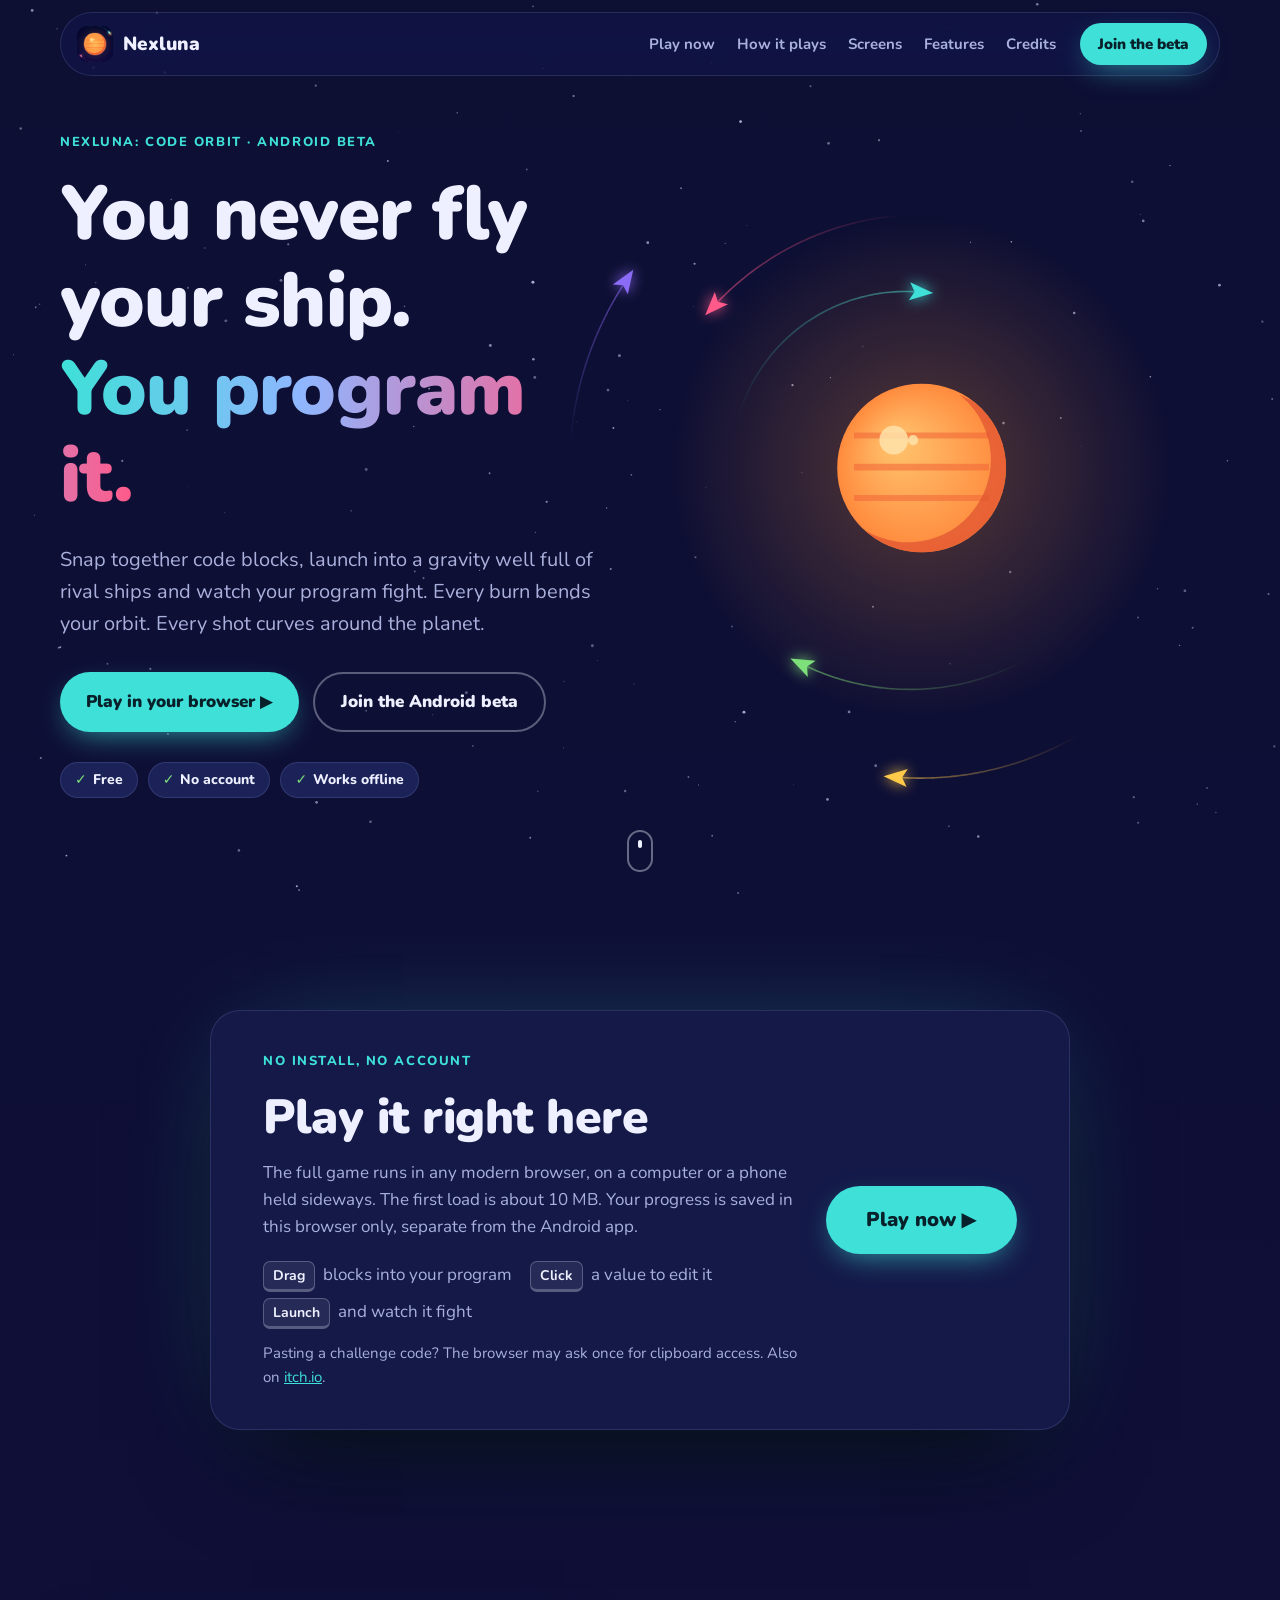
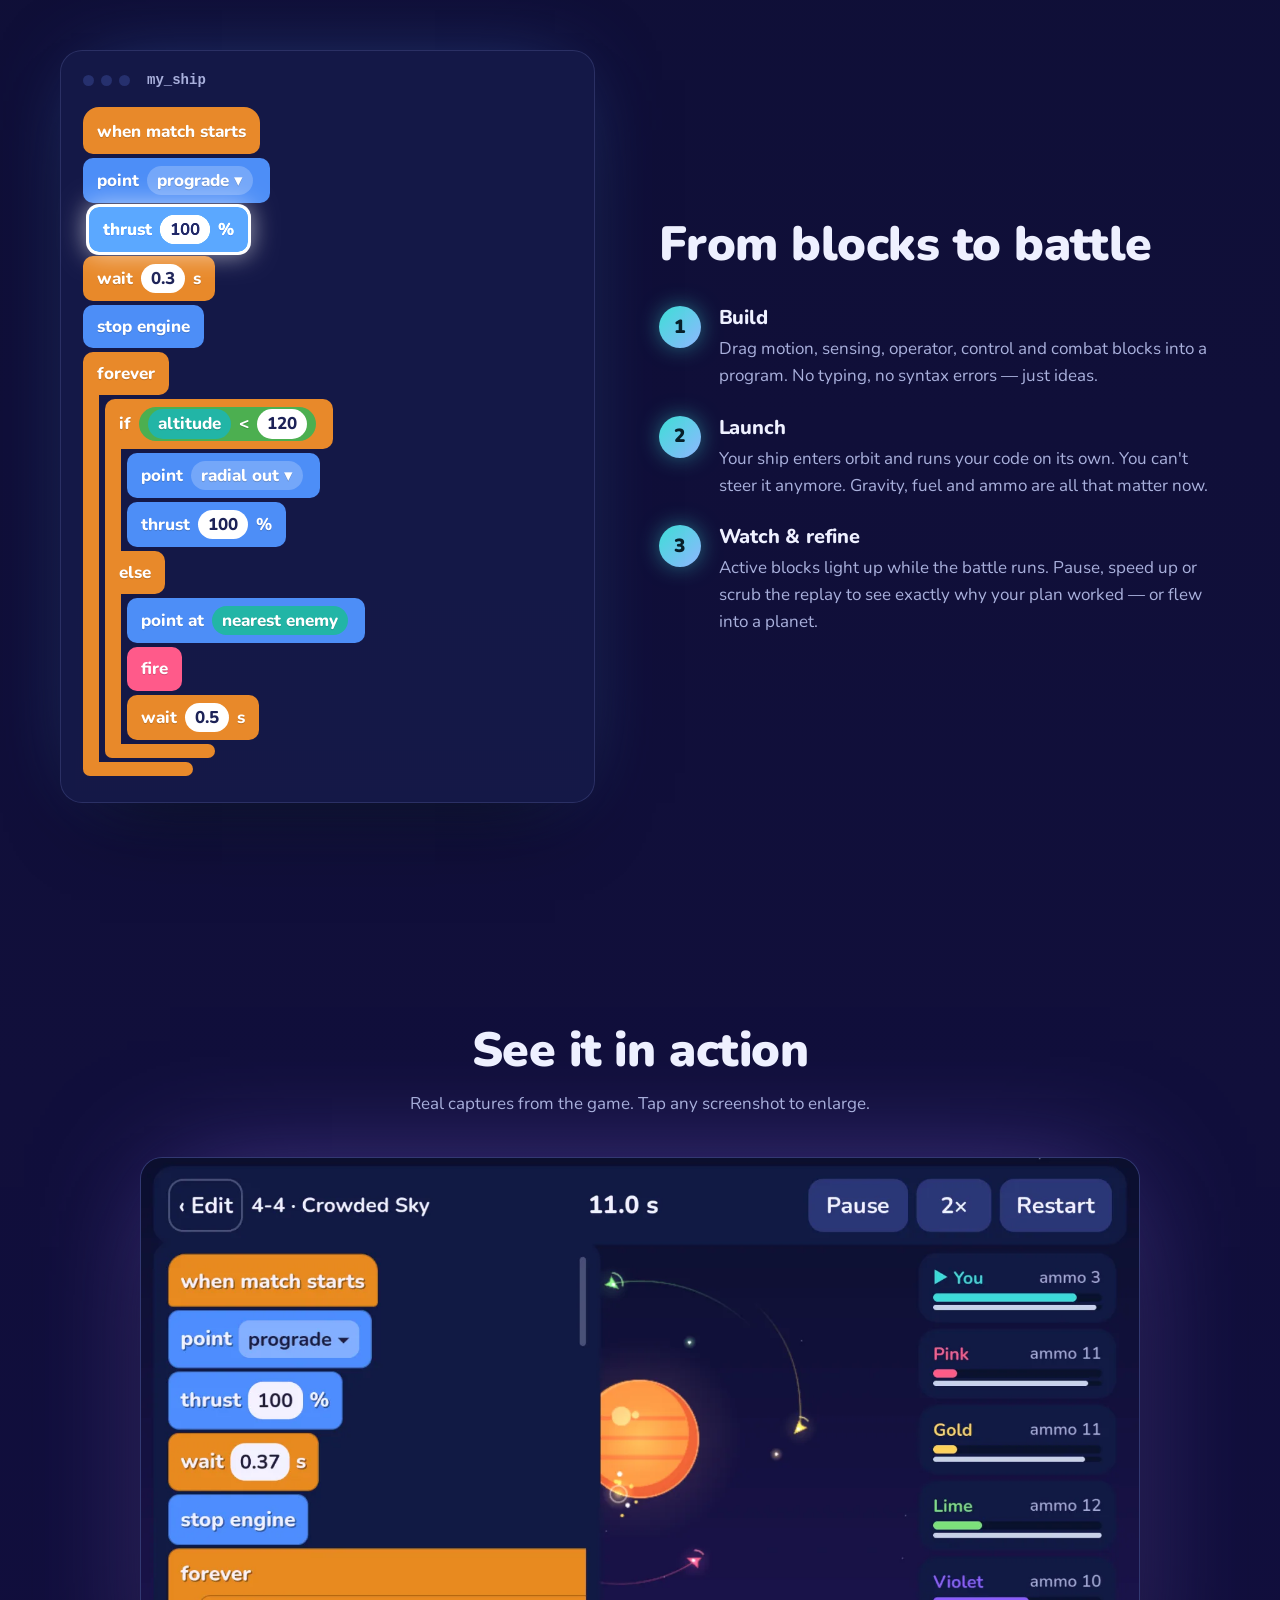
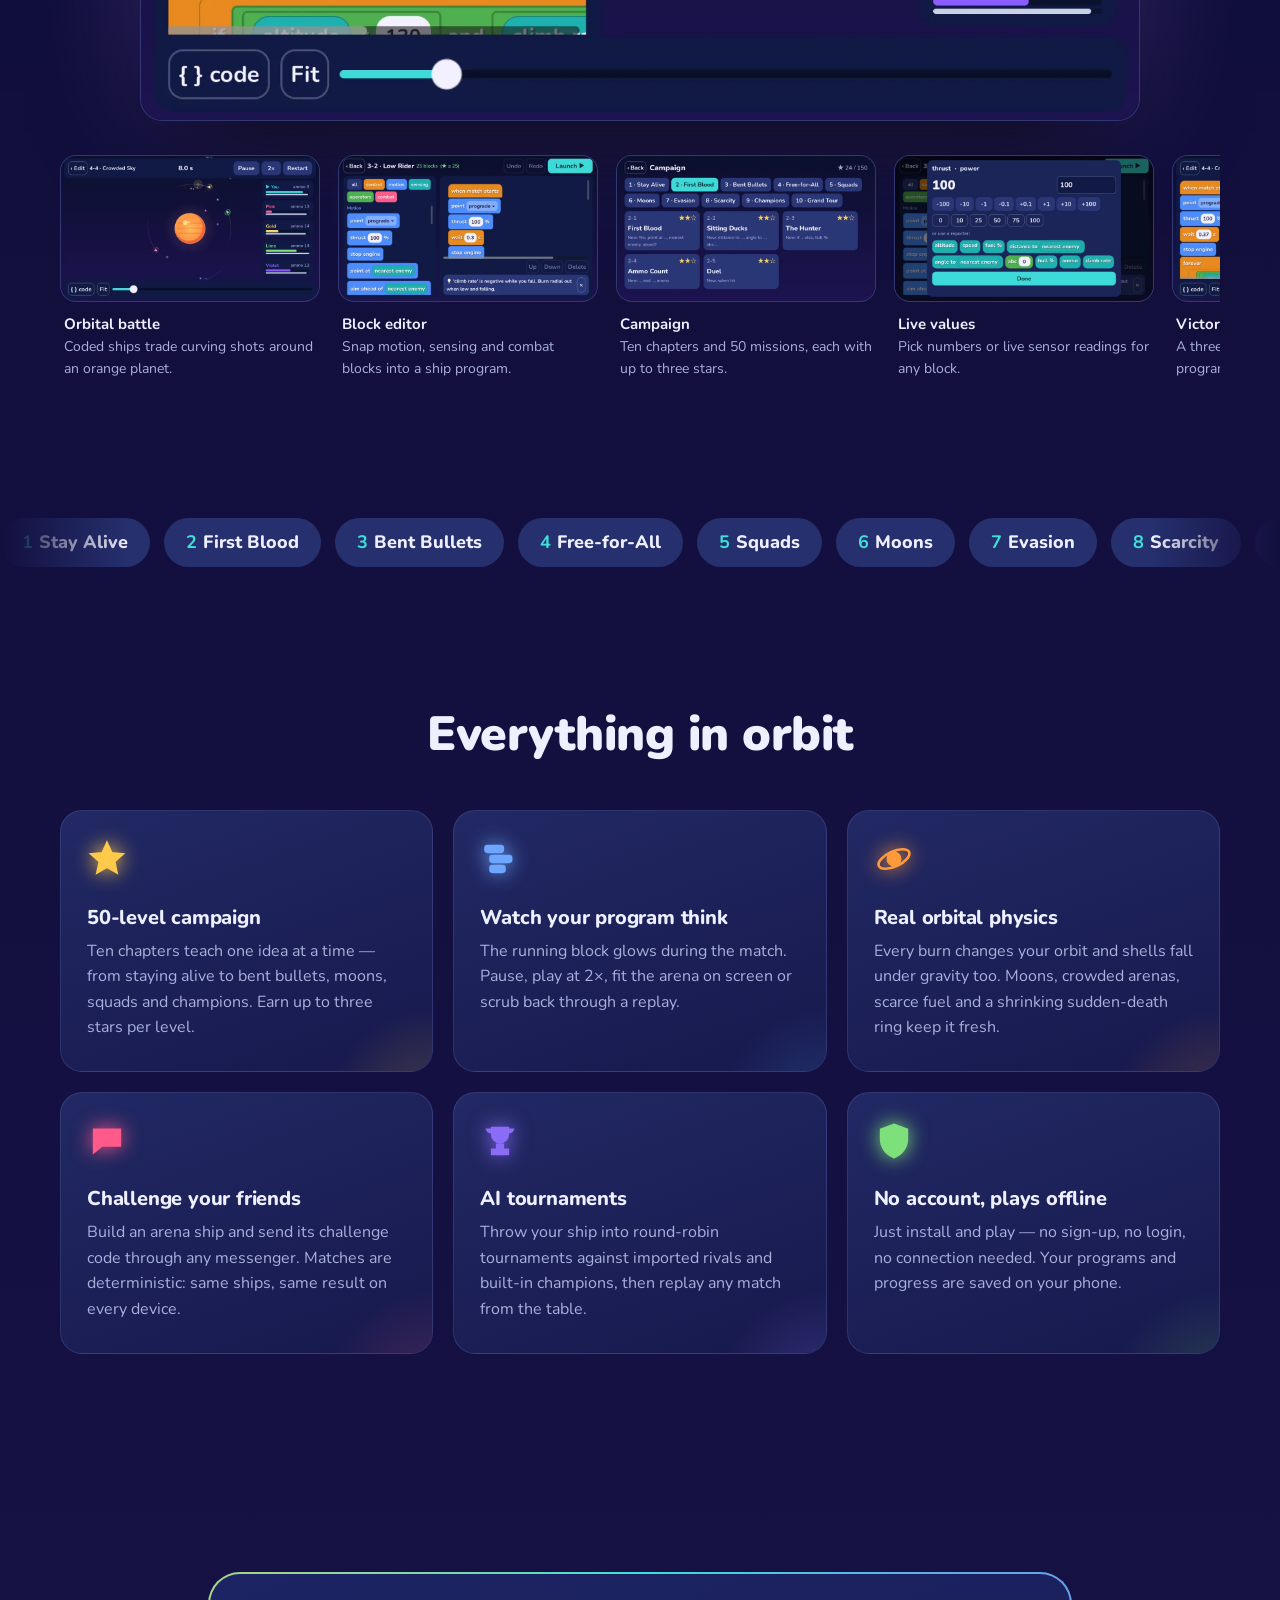
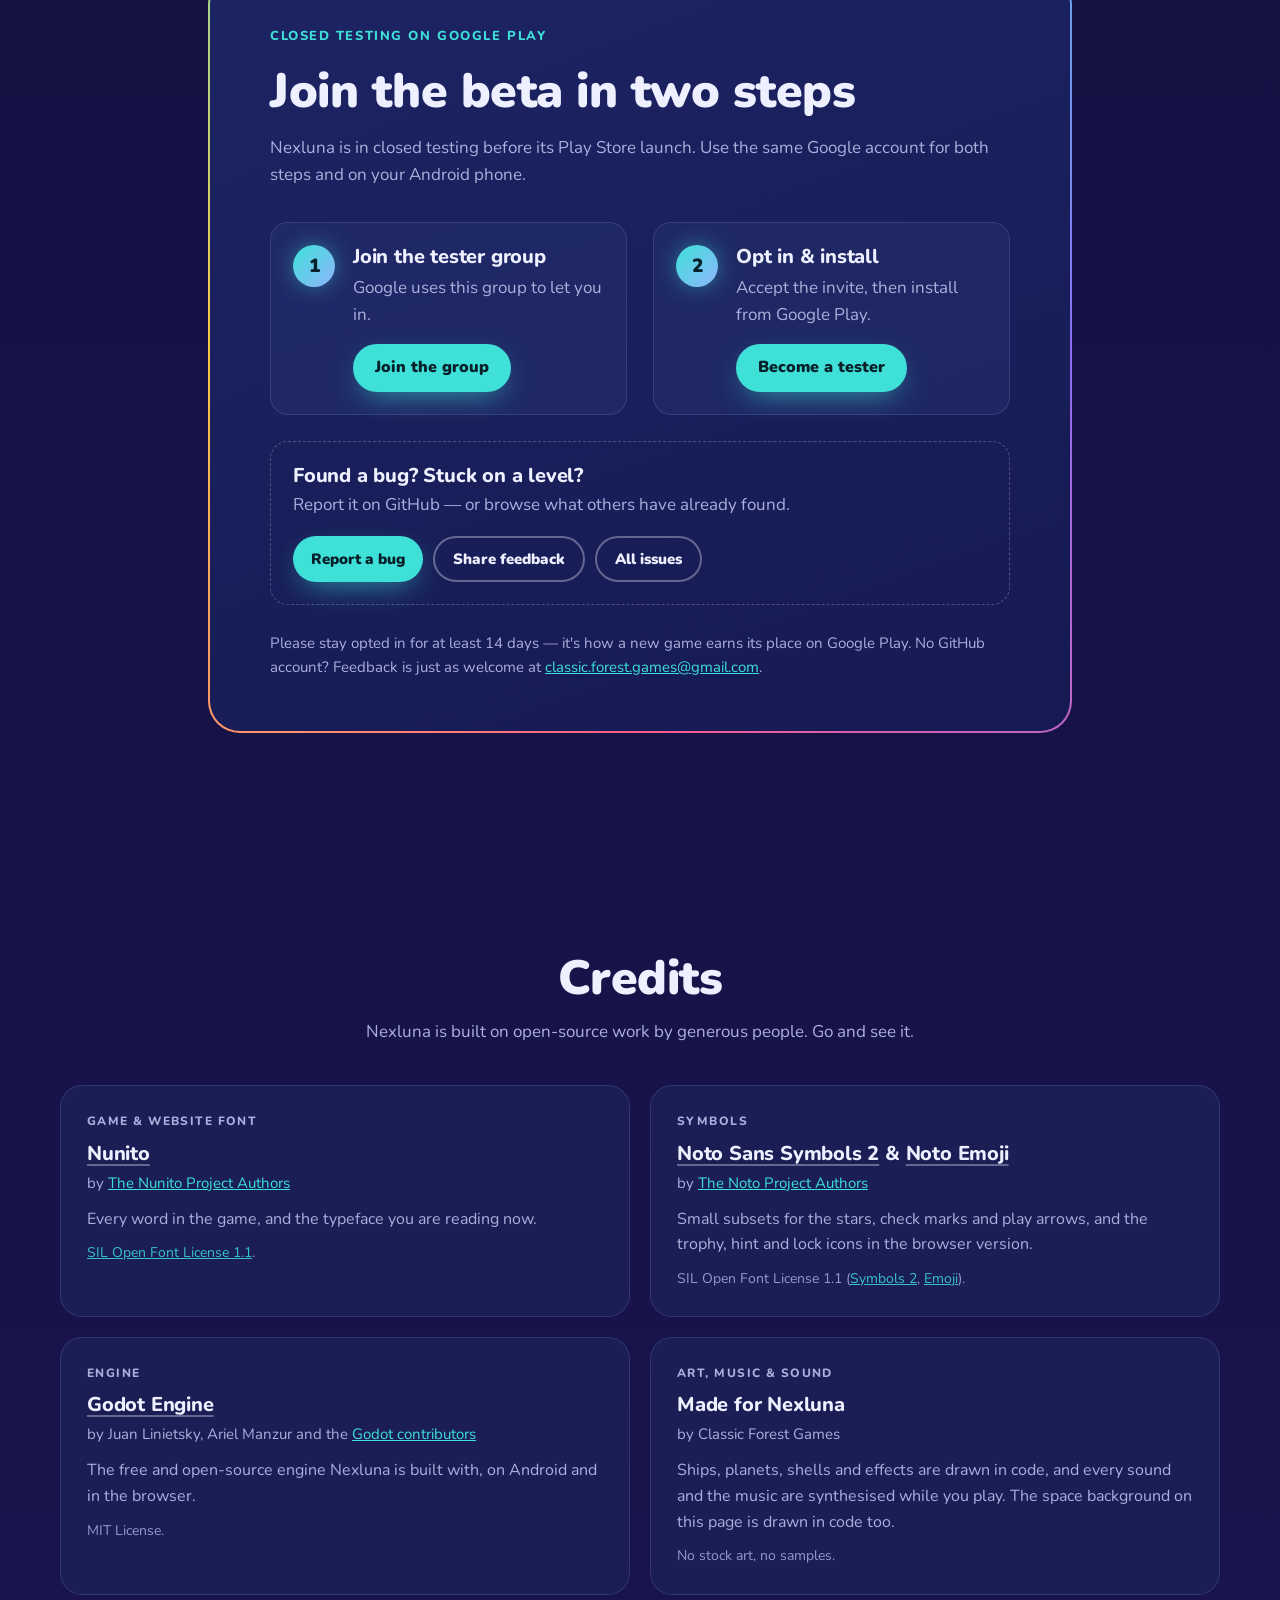
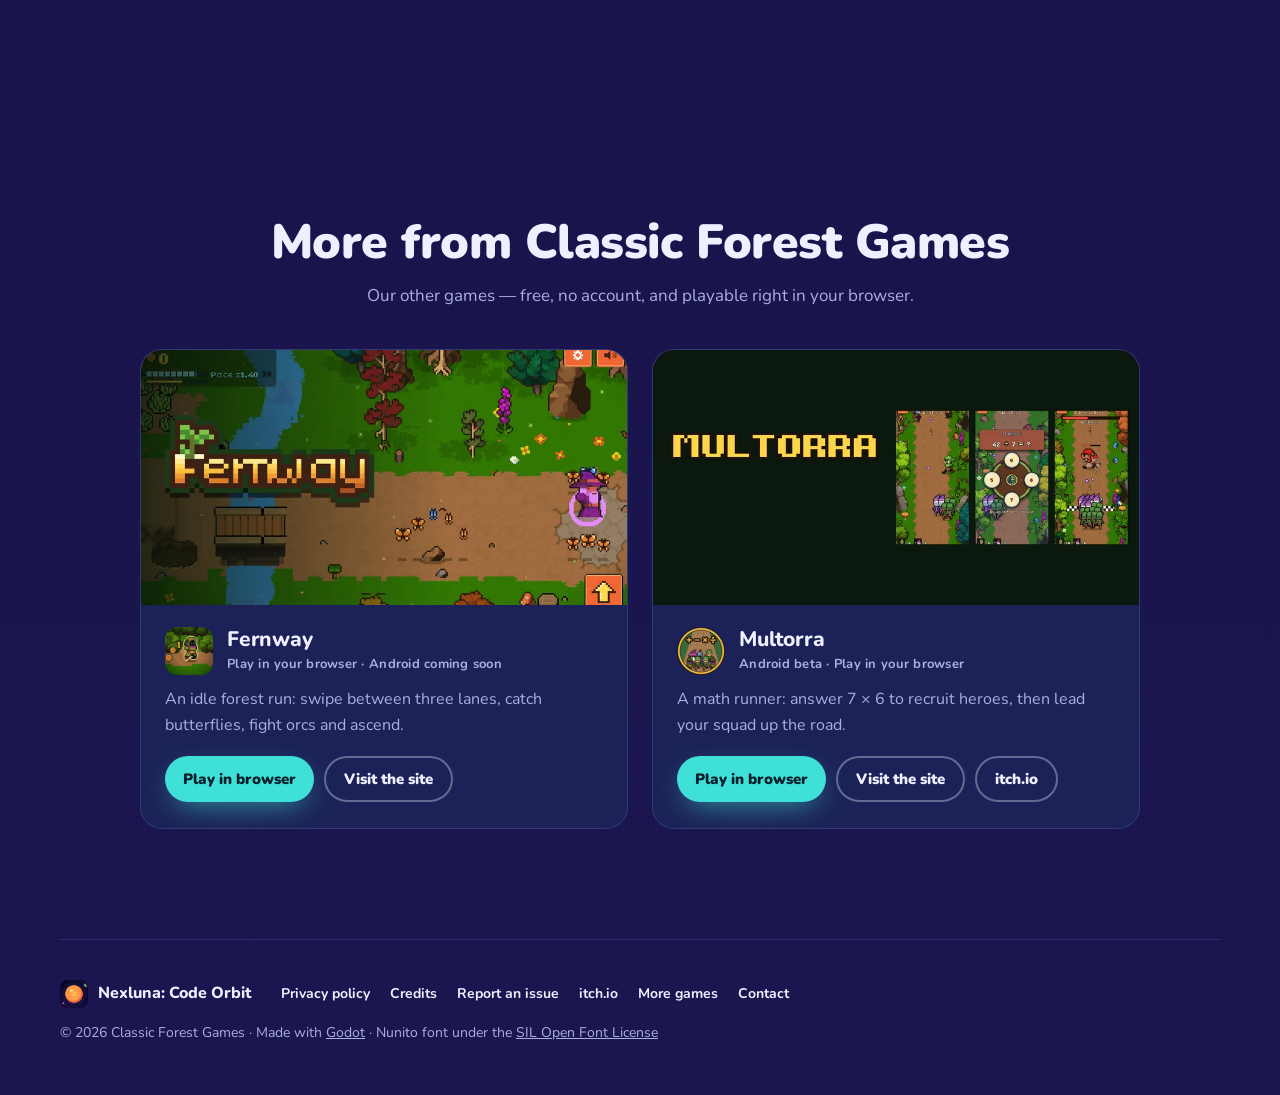
==== commit a10629be: "docs: itch.io links for Nexluna and Multorra, Multorra is in Android beta Co-Authored-By: Claude Opu" ====
--- a/index.html
+++ b/index.html
@@ -64,7 +64,8 @@
           <li><b>Drag</b> blocks into your program</li><li><b>Click</b> a value to edit it</li>
           <li><b>Launch</b> and watch it fight</li>
         </ul>
-        <p class="fine">Pasting a challenge code? The browser may ask once for clipboard access.</p>
+        <p class="fine">Pasting a challenge code? The browser may ask once for clipboard access.
+          Also on <a href="https://classic-forest.itch.io/nexluna-code-orbit" rel="noopener">itch.io</a>.</p>
       </div>
       <a class="btn btn-big" href="play/">Play now ▶</a>
     </div>
@@ -248,11 +249,12 @@
         <a class="game-shot" href="https://alessiom.github.io/multorra-site/" tabindex="-1" aria-hidden="true"><img src="img/games/multorra-card.webp" width="800" height="420" alt="" loading="lazy"></a>
         <div class="game-body">
           <div class="game-title"><img src="img/games/multorra-icon.png" width="48" height="48" alt=""><div>
-            <h3>Multorra</h3><p class="game-status">Play in your browser · Android coming soon</p></div></div>
+            <h3>Multorra</h3><p class="game-status">Android beta · Play in your browser</p></div></div>
           <p>A math runner: answer 7 × 6 to recruit heroes, then lead your squad up the road.</p>
           <div class="game-btns">
             <a class="btn btn-small" href="https://alessiom.github.io/multorra-site/play/" rel="noopener">Play in browser</a>
             <a class="btn btn-small btn-ghost" href="https://alessiom.github.io/multorra-site/" rel="noopener">Visit the site</a>
+            <a class="btn btn-small btn-ghost" href="https://classic-forest.itch.io/multorra-math-runner" rel="noopener">itch.io</a>
           </div>
         </div>
       </article>
@@ -266,6 +268,7 @@
     <a href="privacy/">Privacy policy</a>
     <a href="#credits">Credits</a>
     <a href="https://github.com/AlessioM/nexluna-site/issues" rel="noopener">Report an issue</a>
+    <a href="https://classic-forest.itch.io/nexluna-code-orbit" rel="noopener">itch.io</a>
     <a href="#more">More games</a>
     <a href="mailto:classic.forest.games@gmail.com">Contact</a>
   </nav>
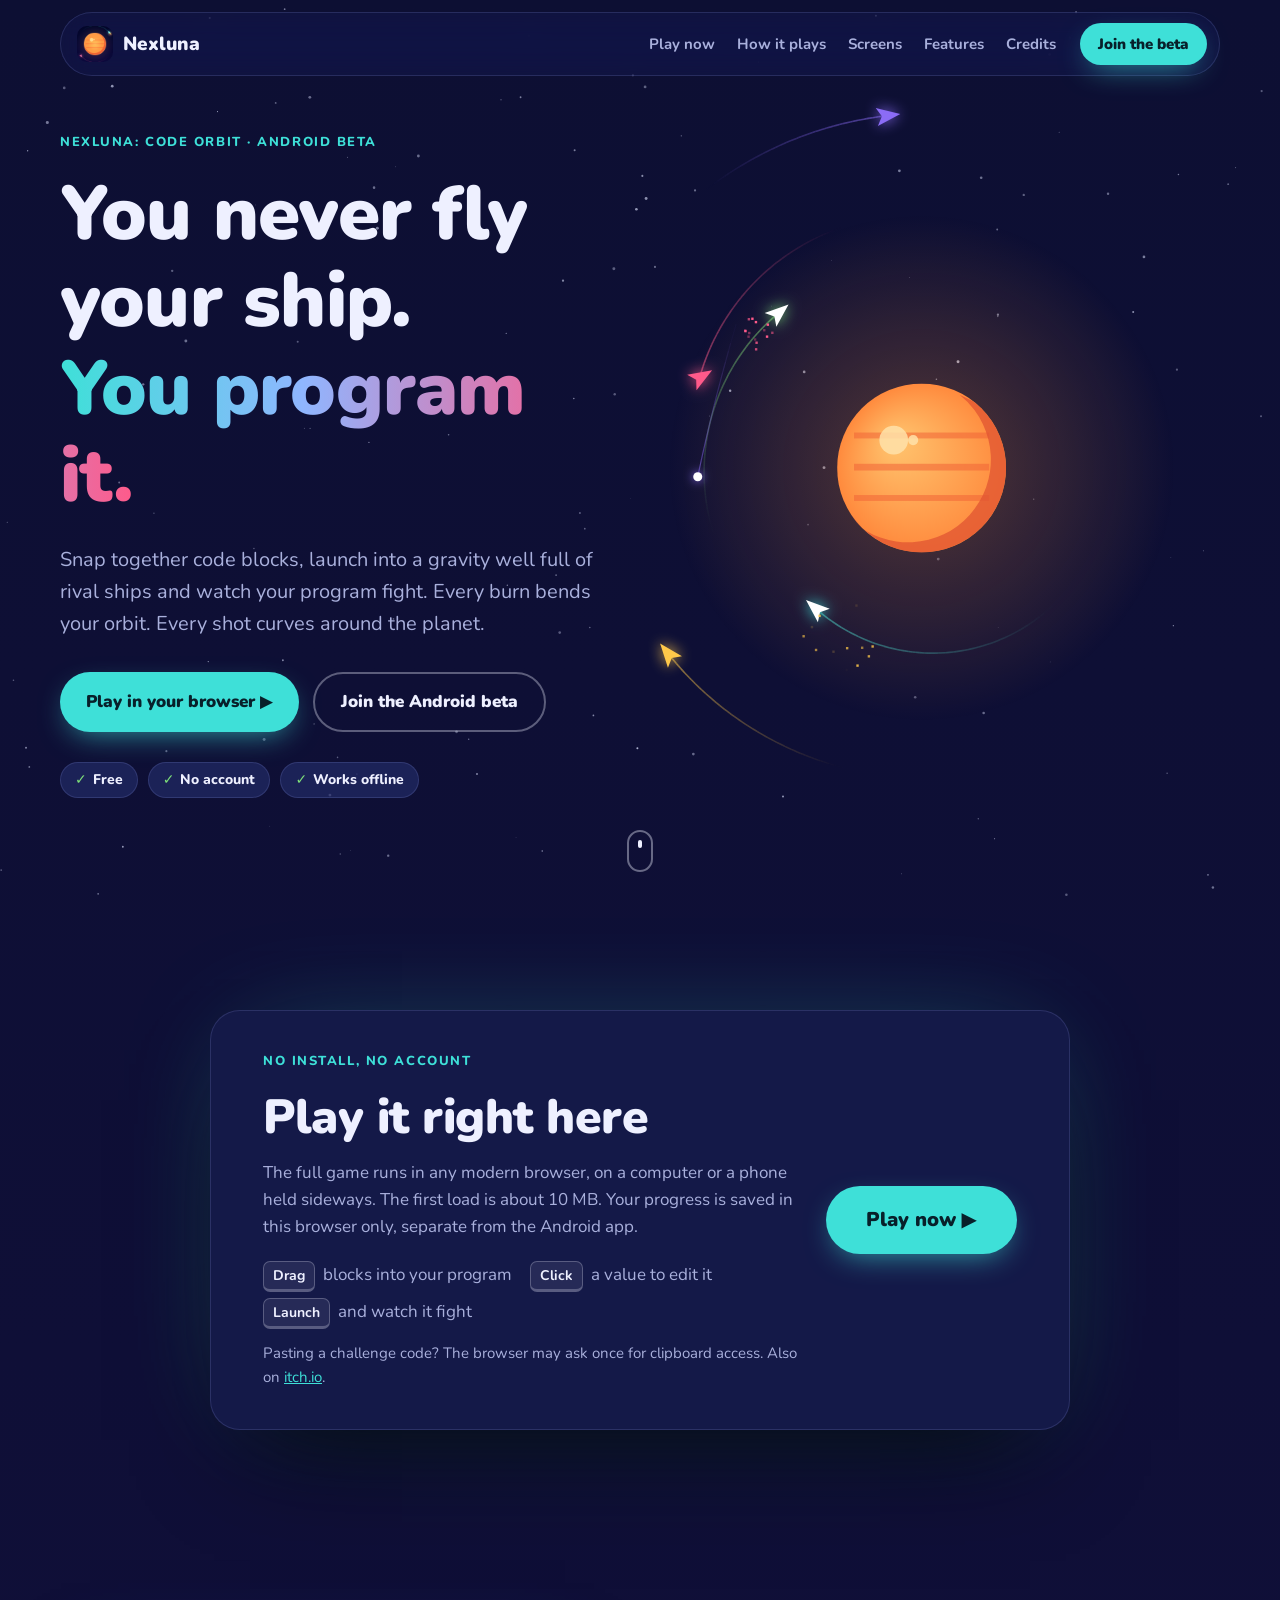
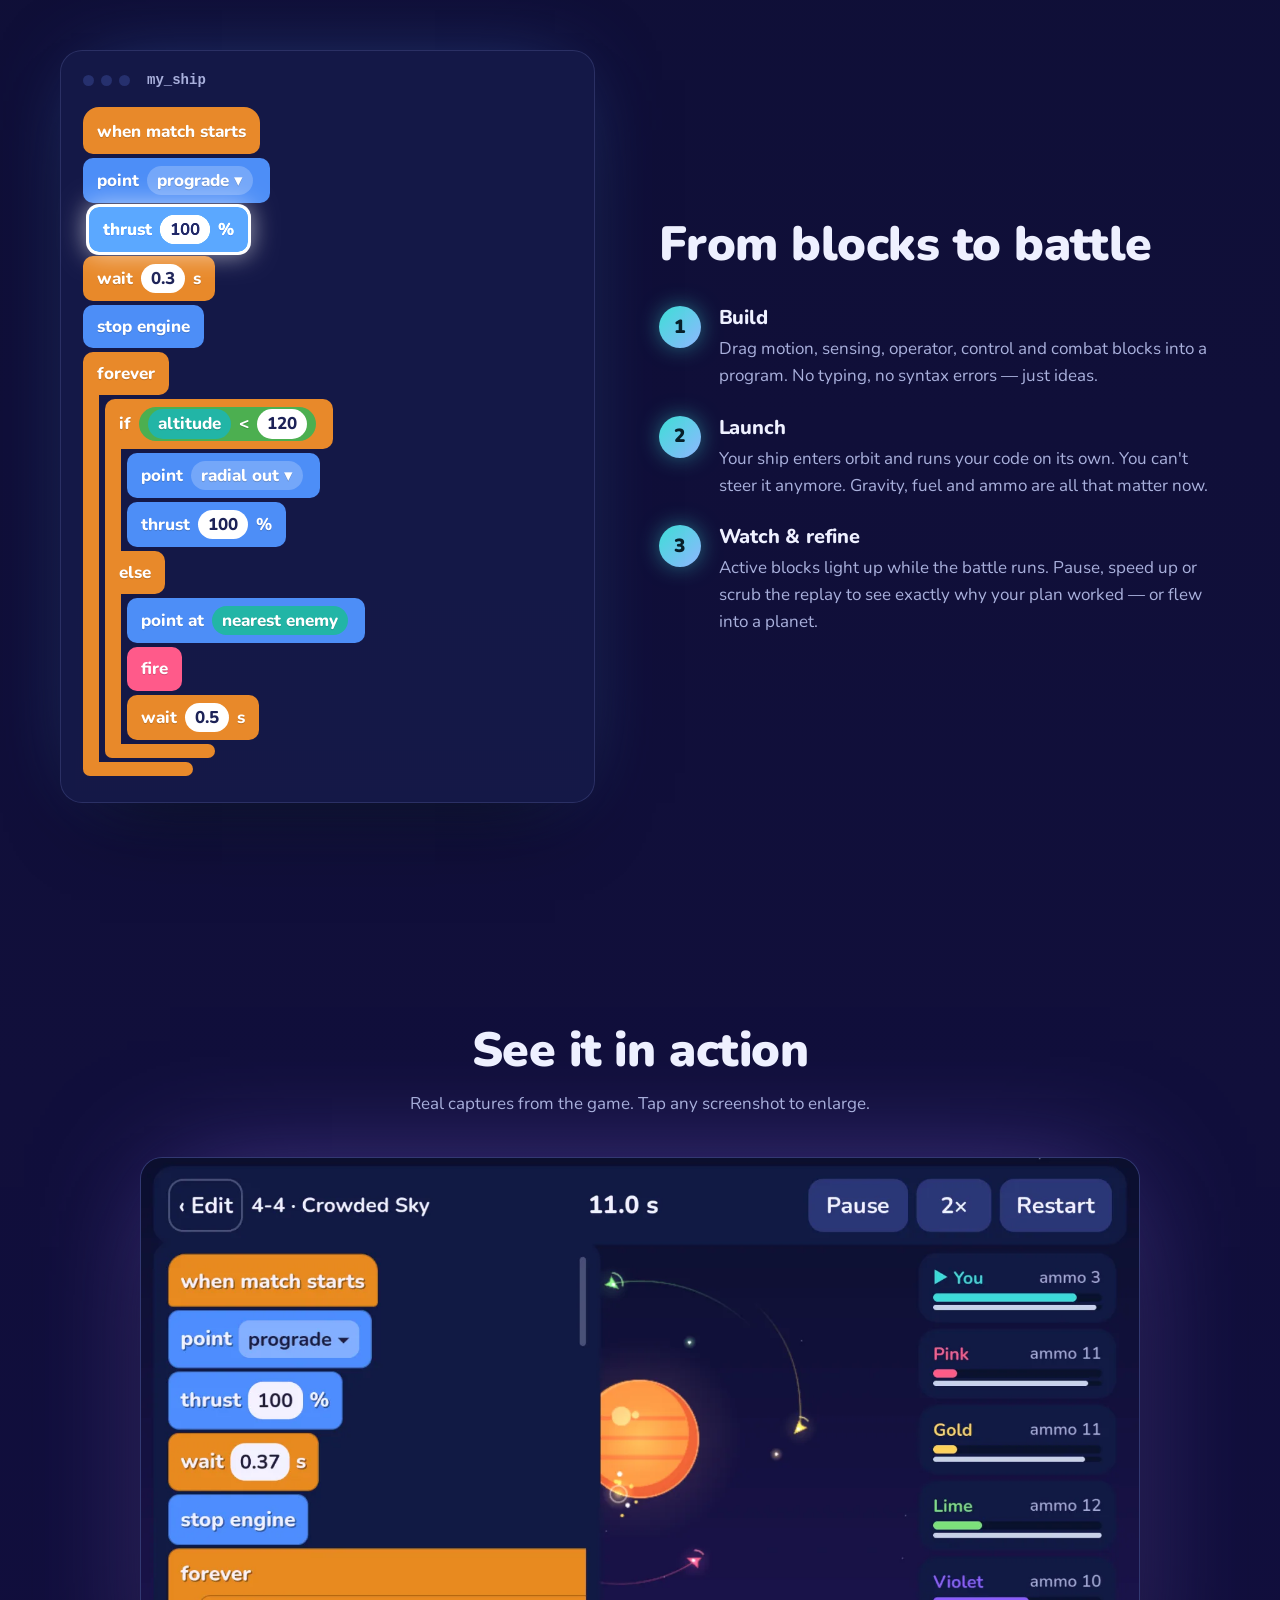
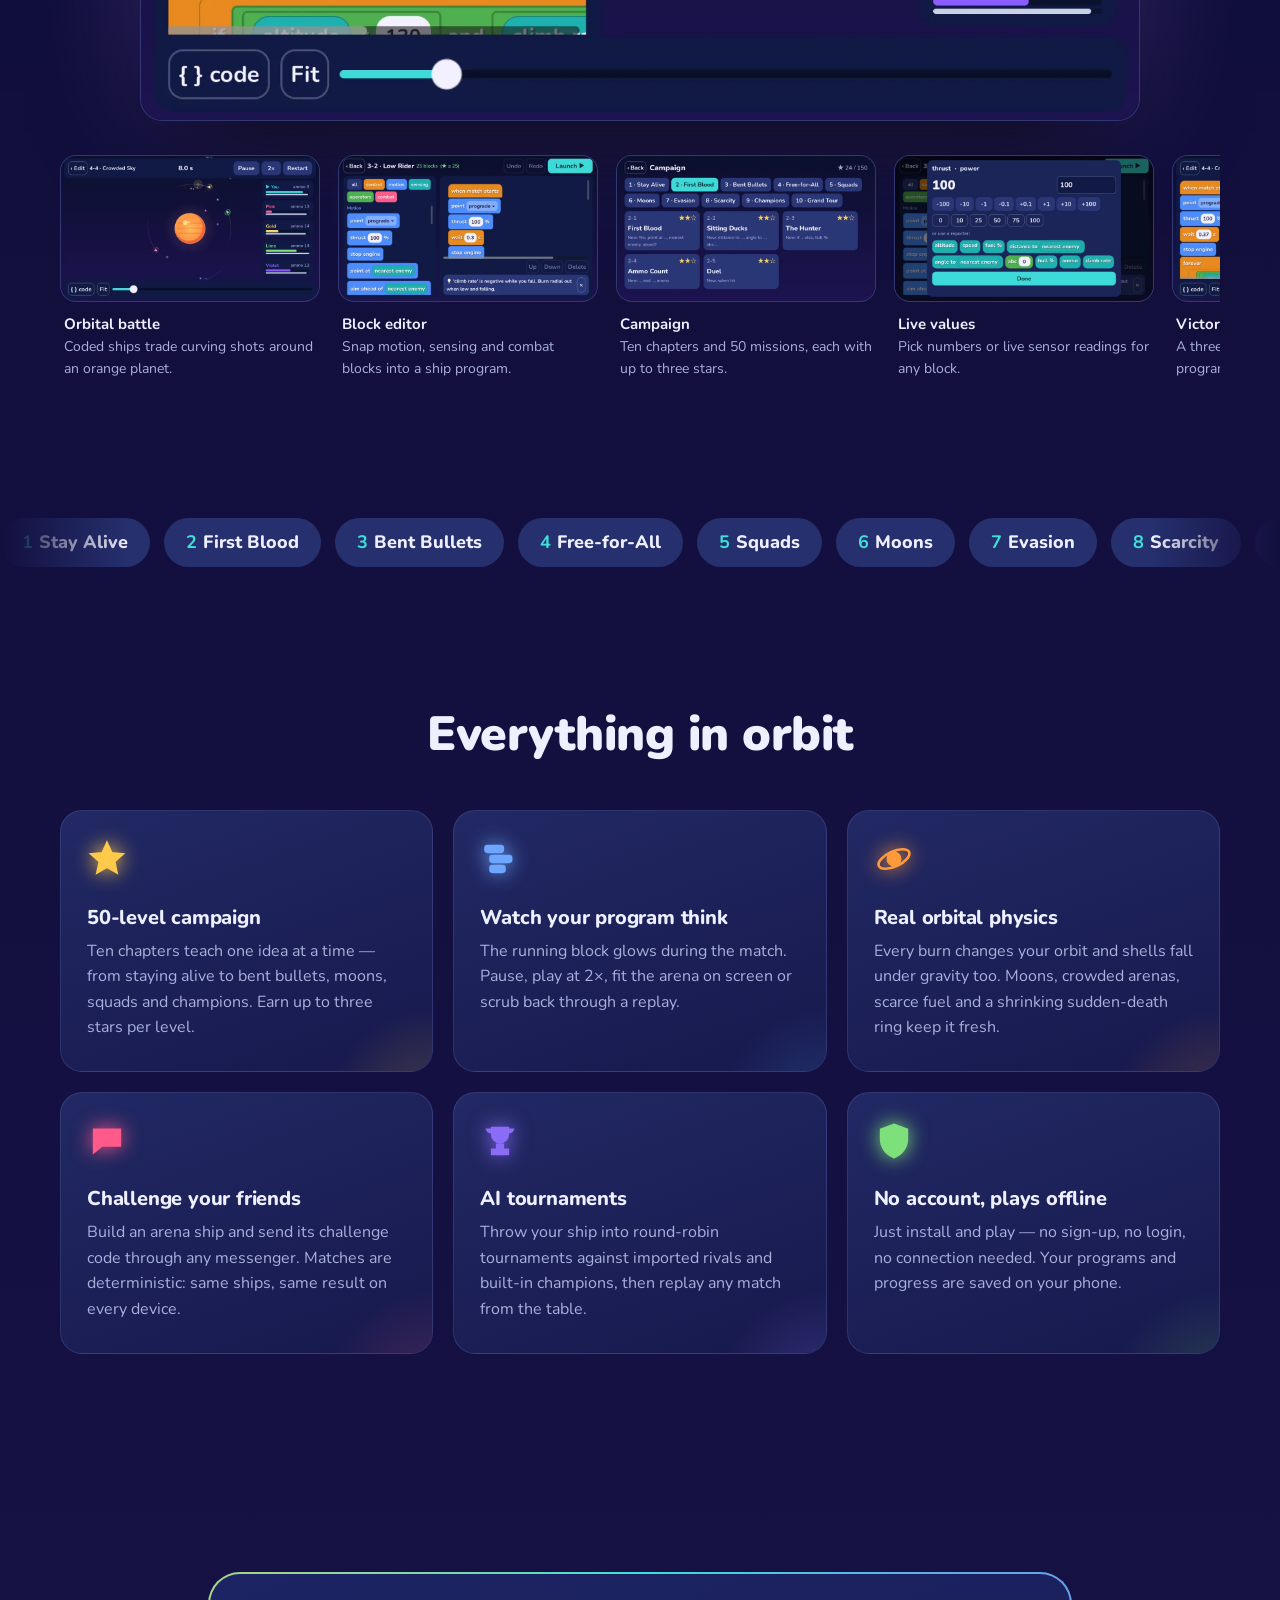
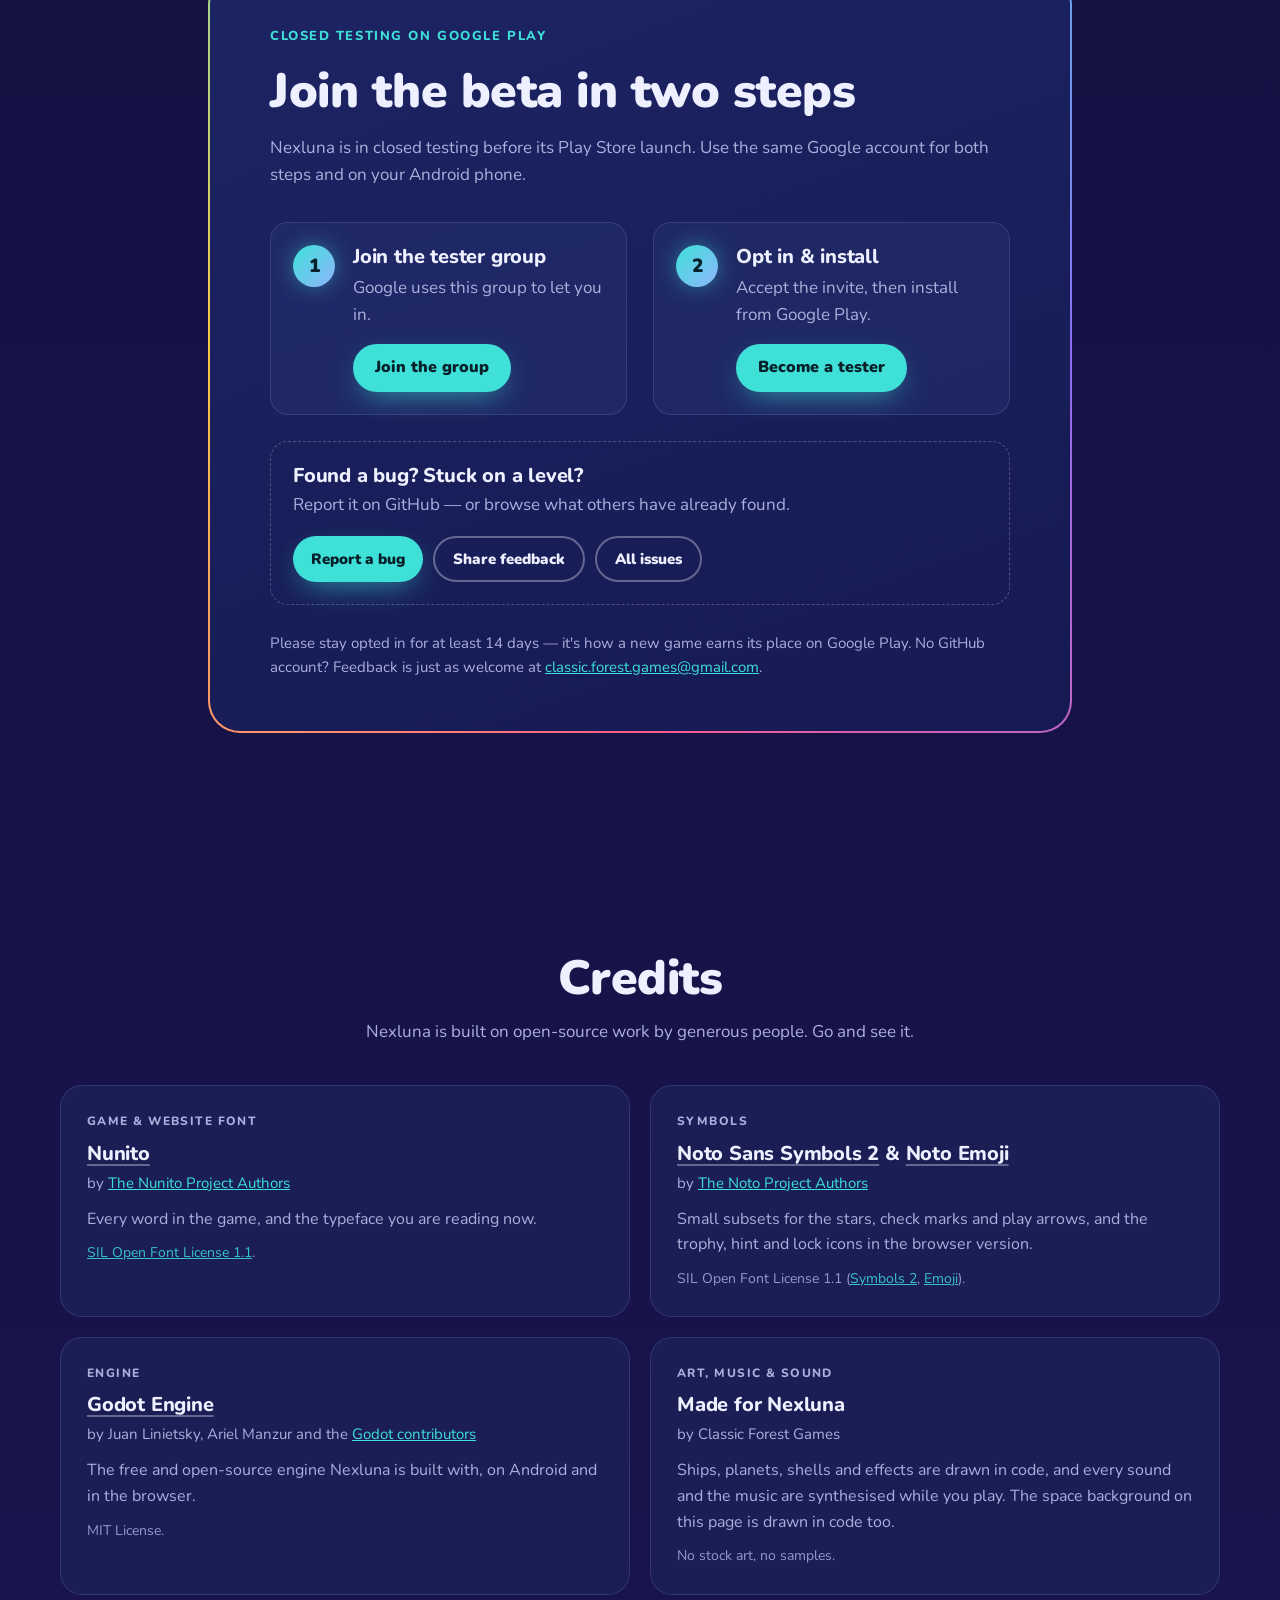
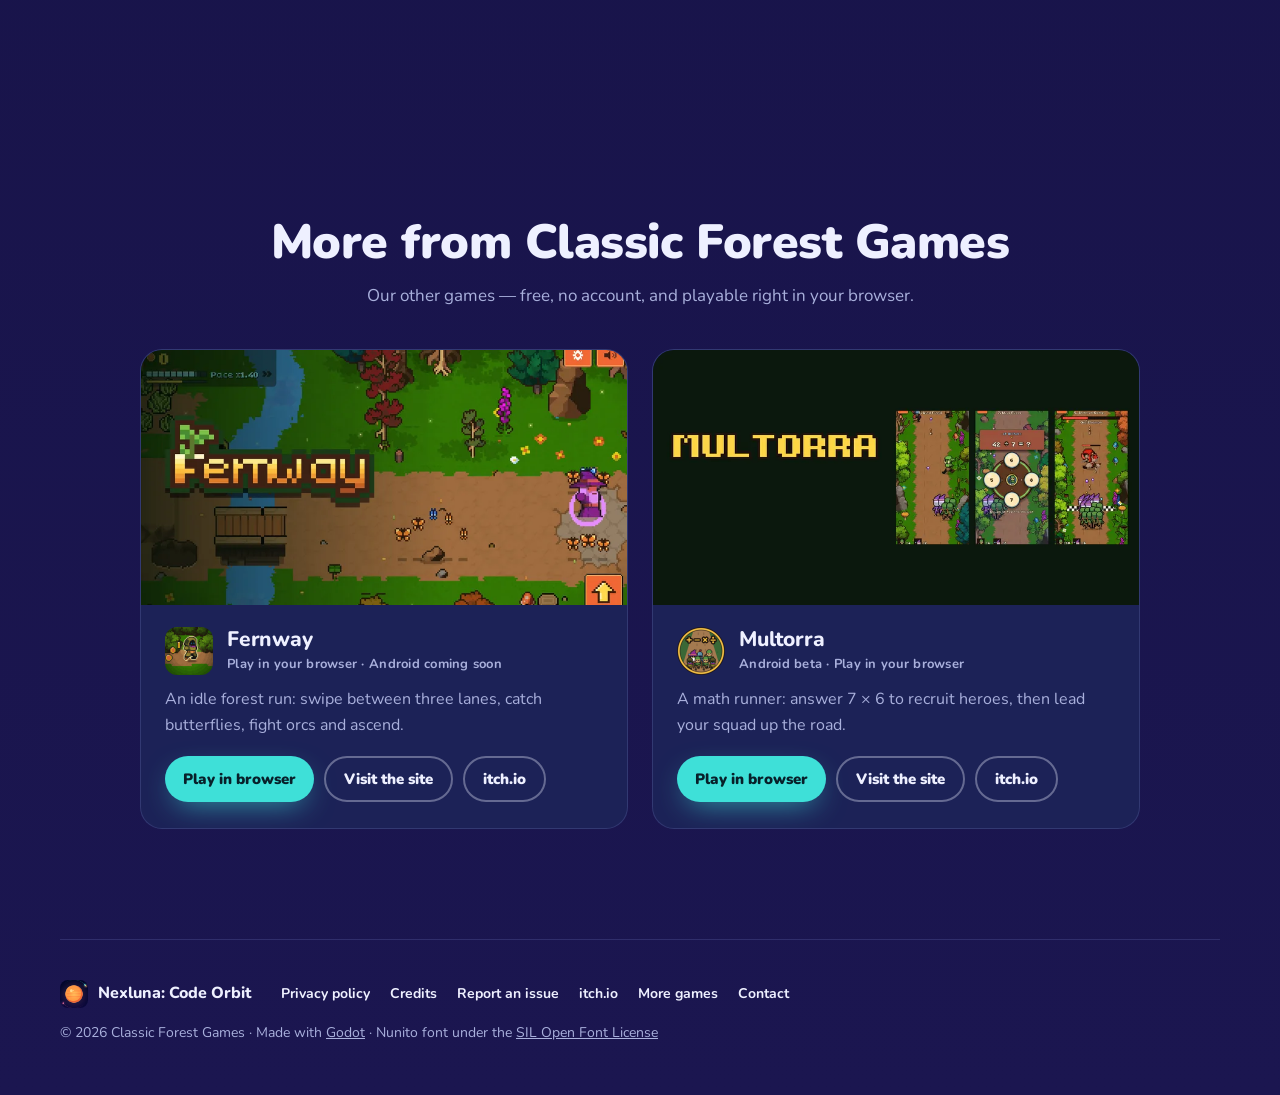
==== commit 0ed1f4c8: "docs: link Fernway's itch.io page Co-Authored-By: Claude Opus 5.5 <noreply@anthropic.com>" ====
--- a/index.html
+++ b/index.html
@@ -242,6 +242,7 @@
           <div class="game-btns">
             <a class="btn btn-small" href="https://alessiom.github.io/fernway-site/play/" rel="noopener">Play in browser</a>
             <a class="btn btn-small btn-ghost" href="https://alessiom.github.io/fernway-site/" rel="noopener">Visit the site</a>
+            <a class="btn btn-small btn-ghost" href="https://classic-forest.itch.io/fernway-idle-forest-run" rel="noopener">itch.io</a>
           </div>
         </div>
       </article>
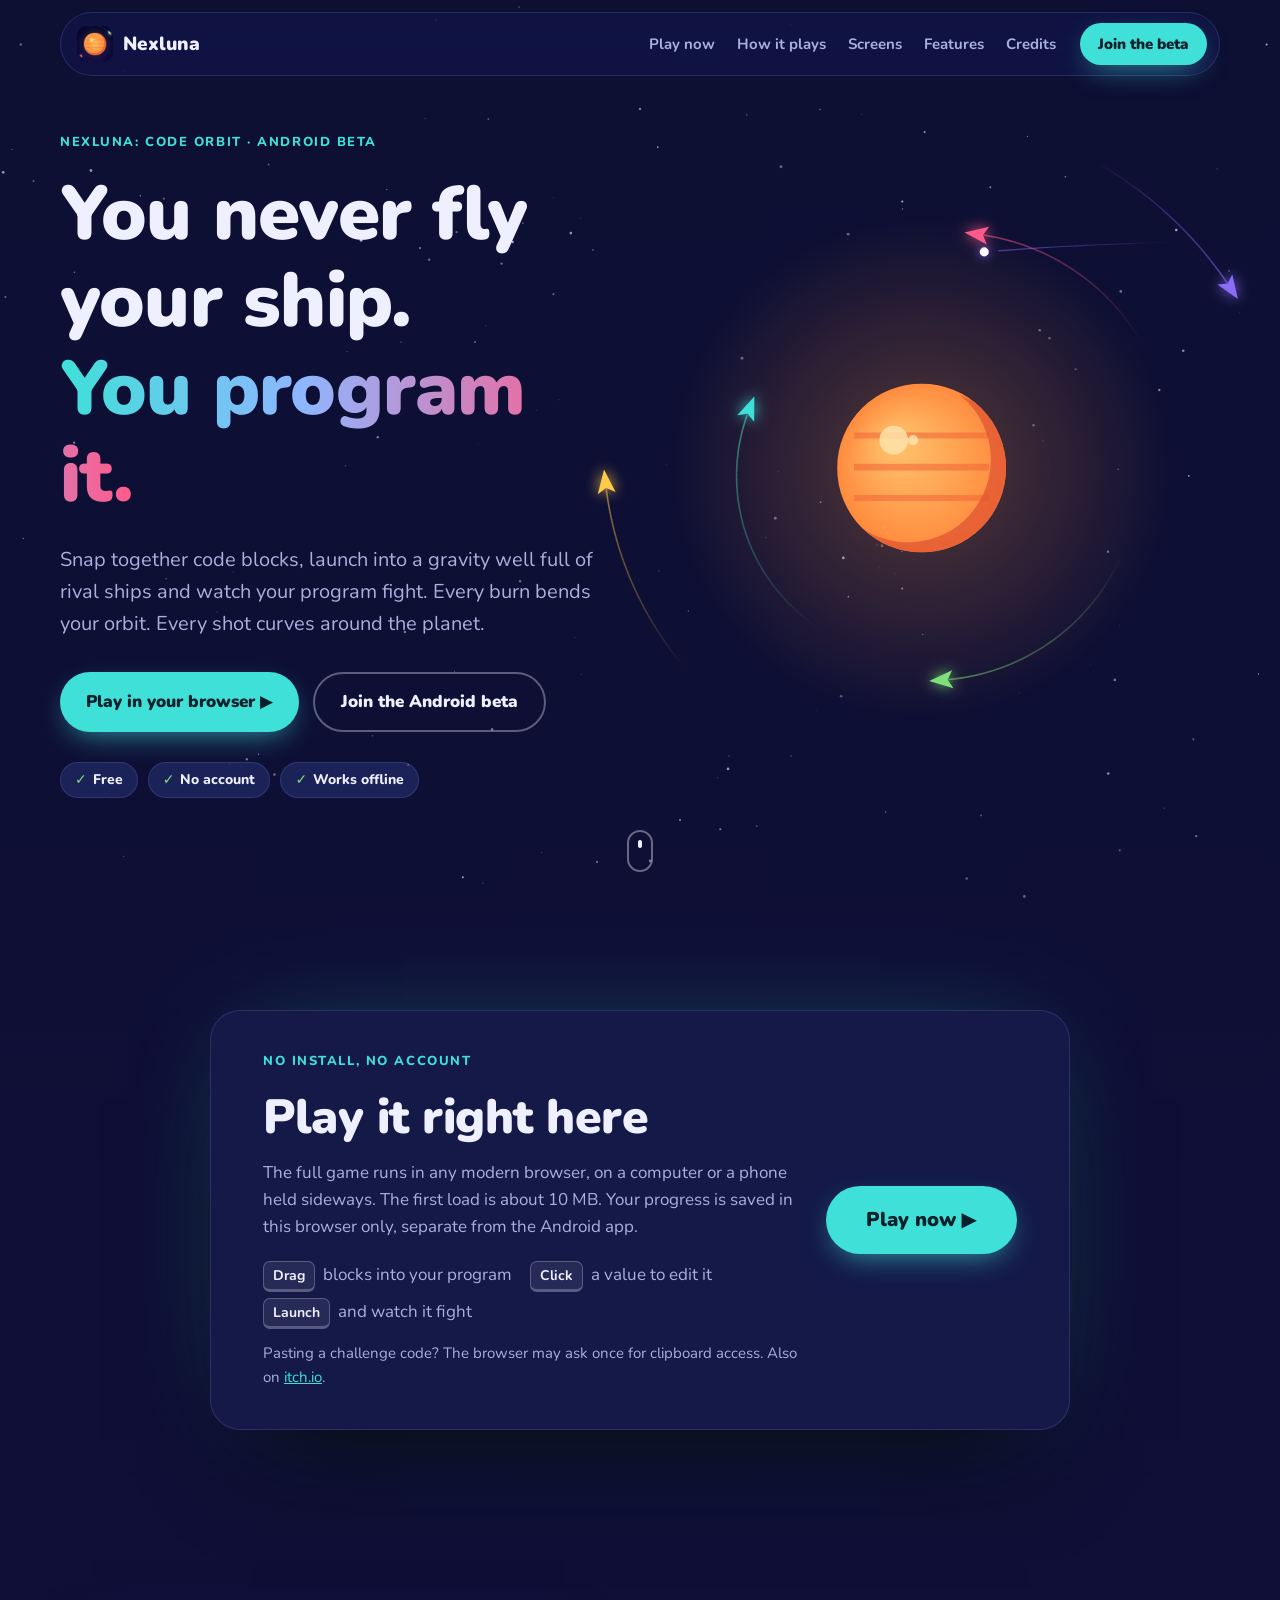
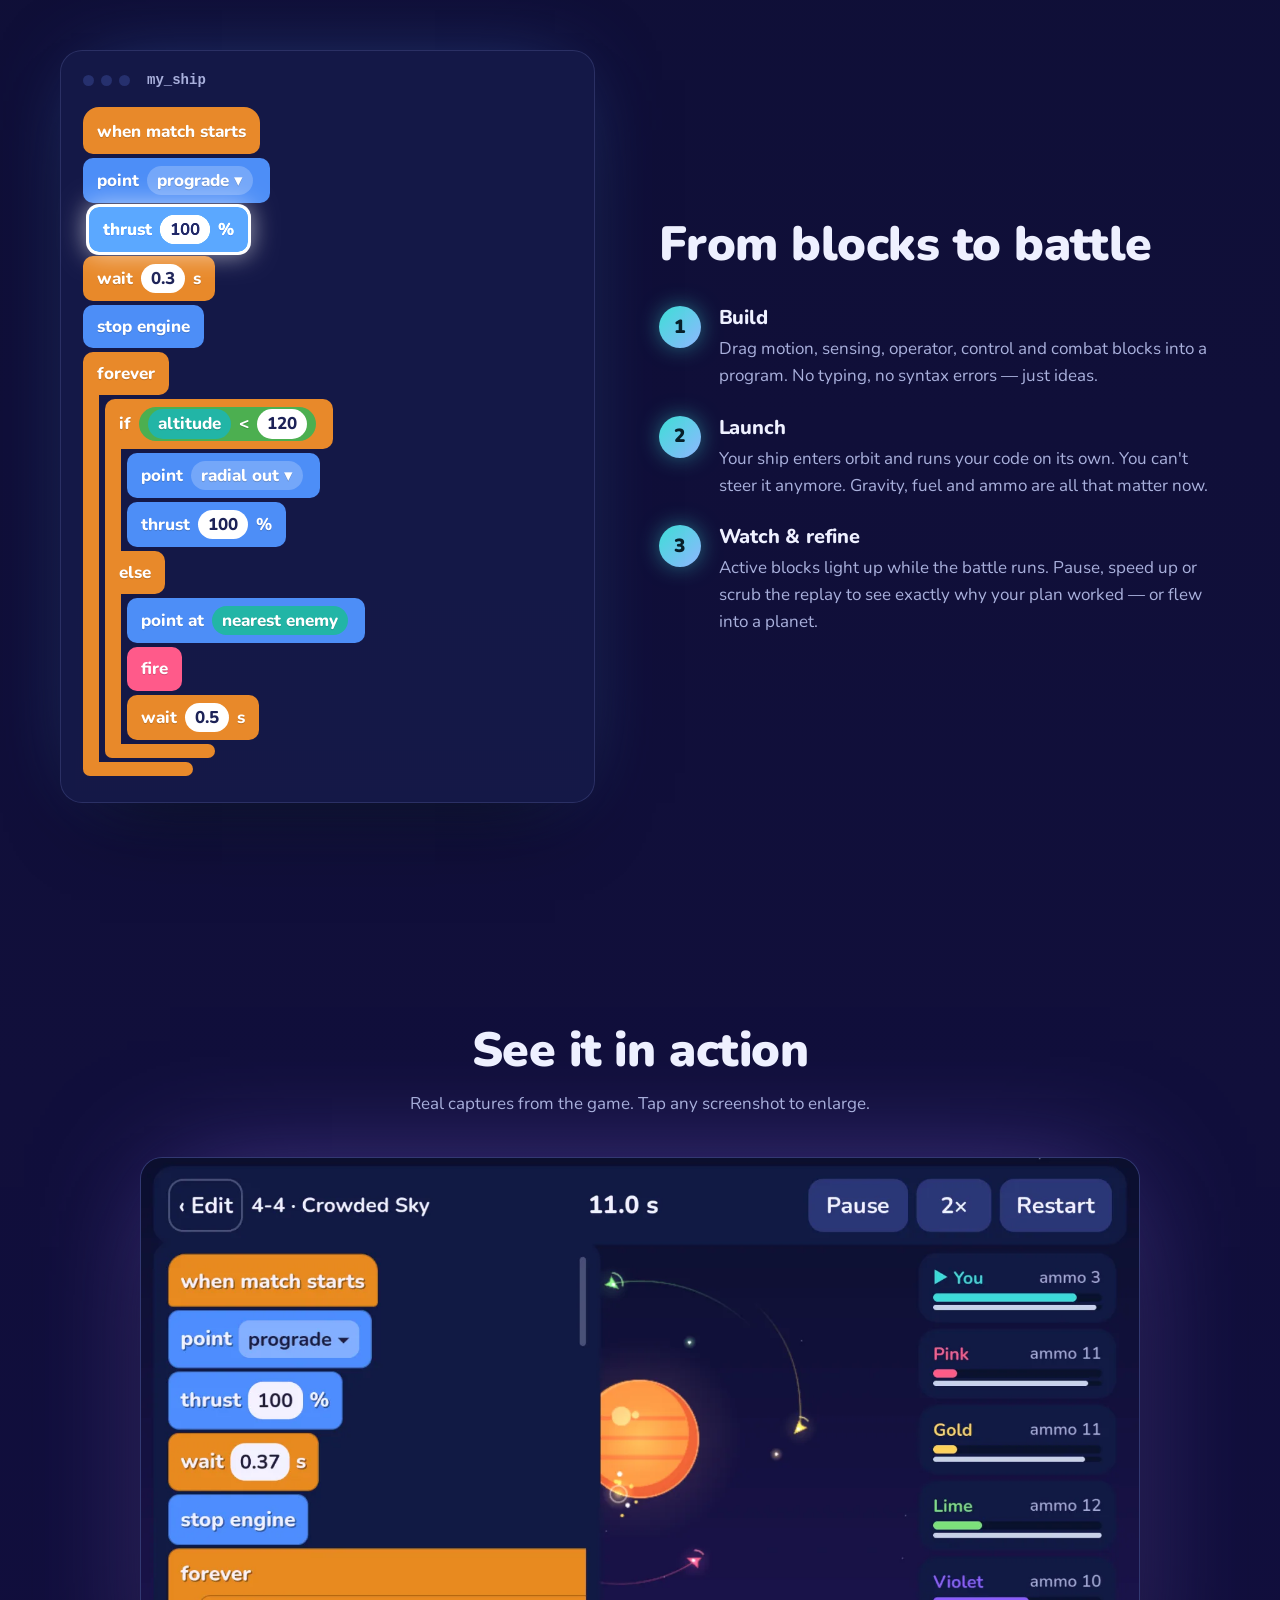
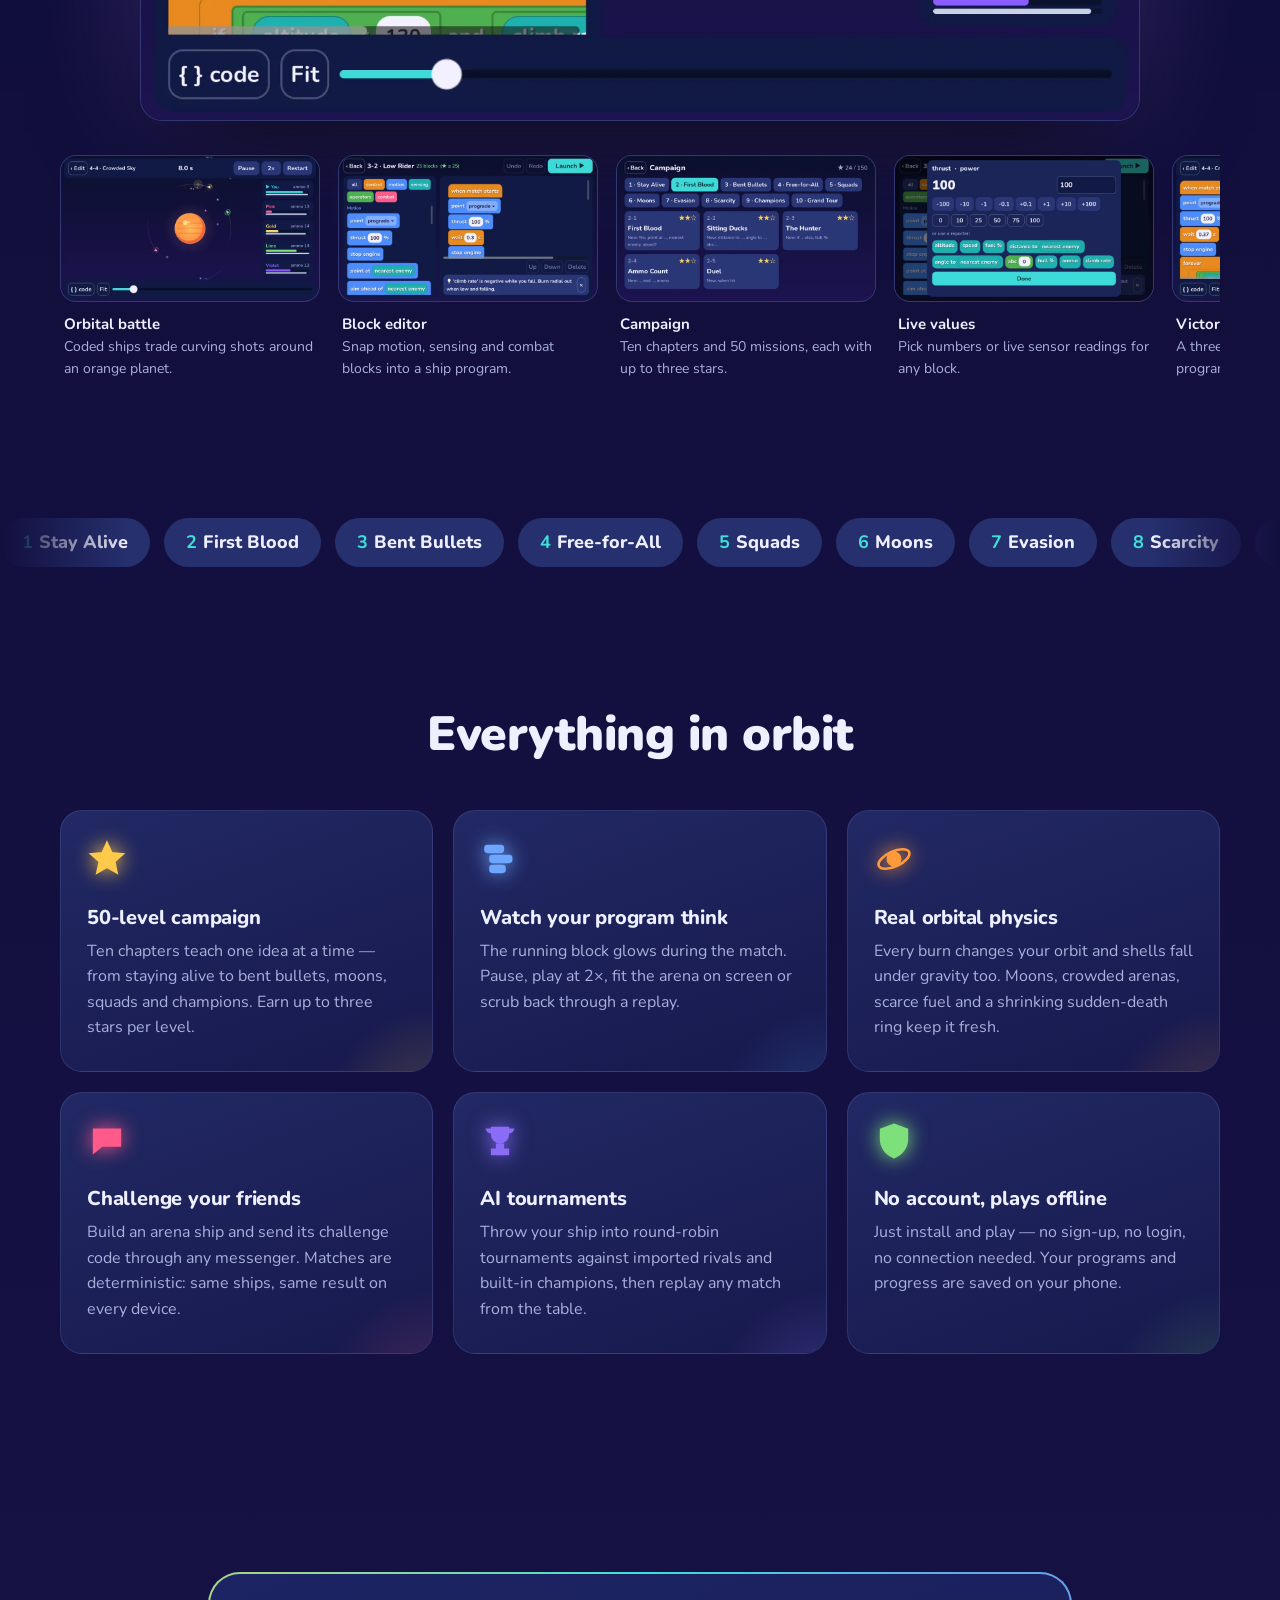
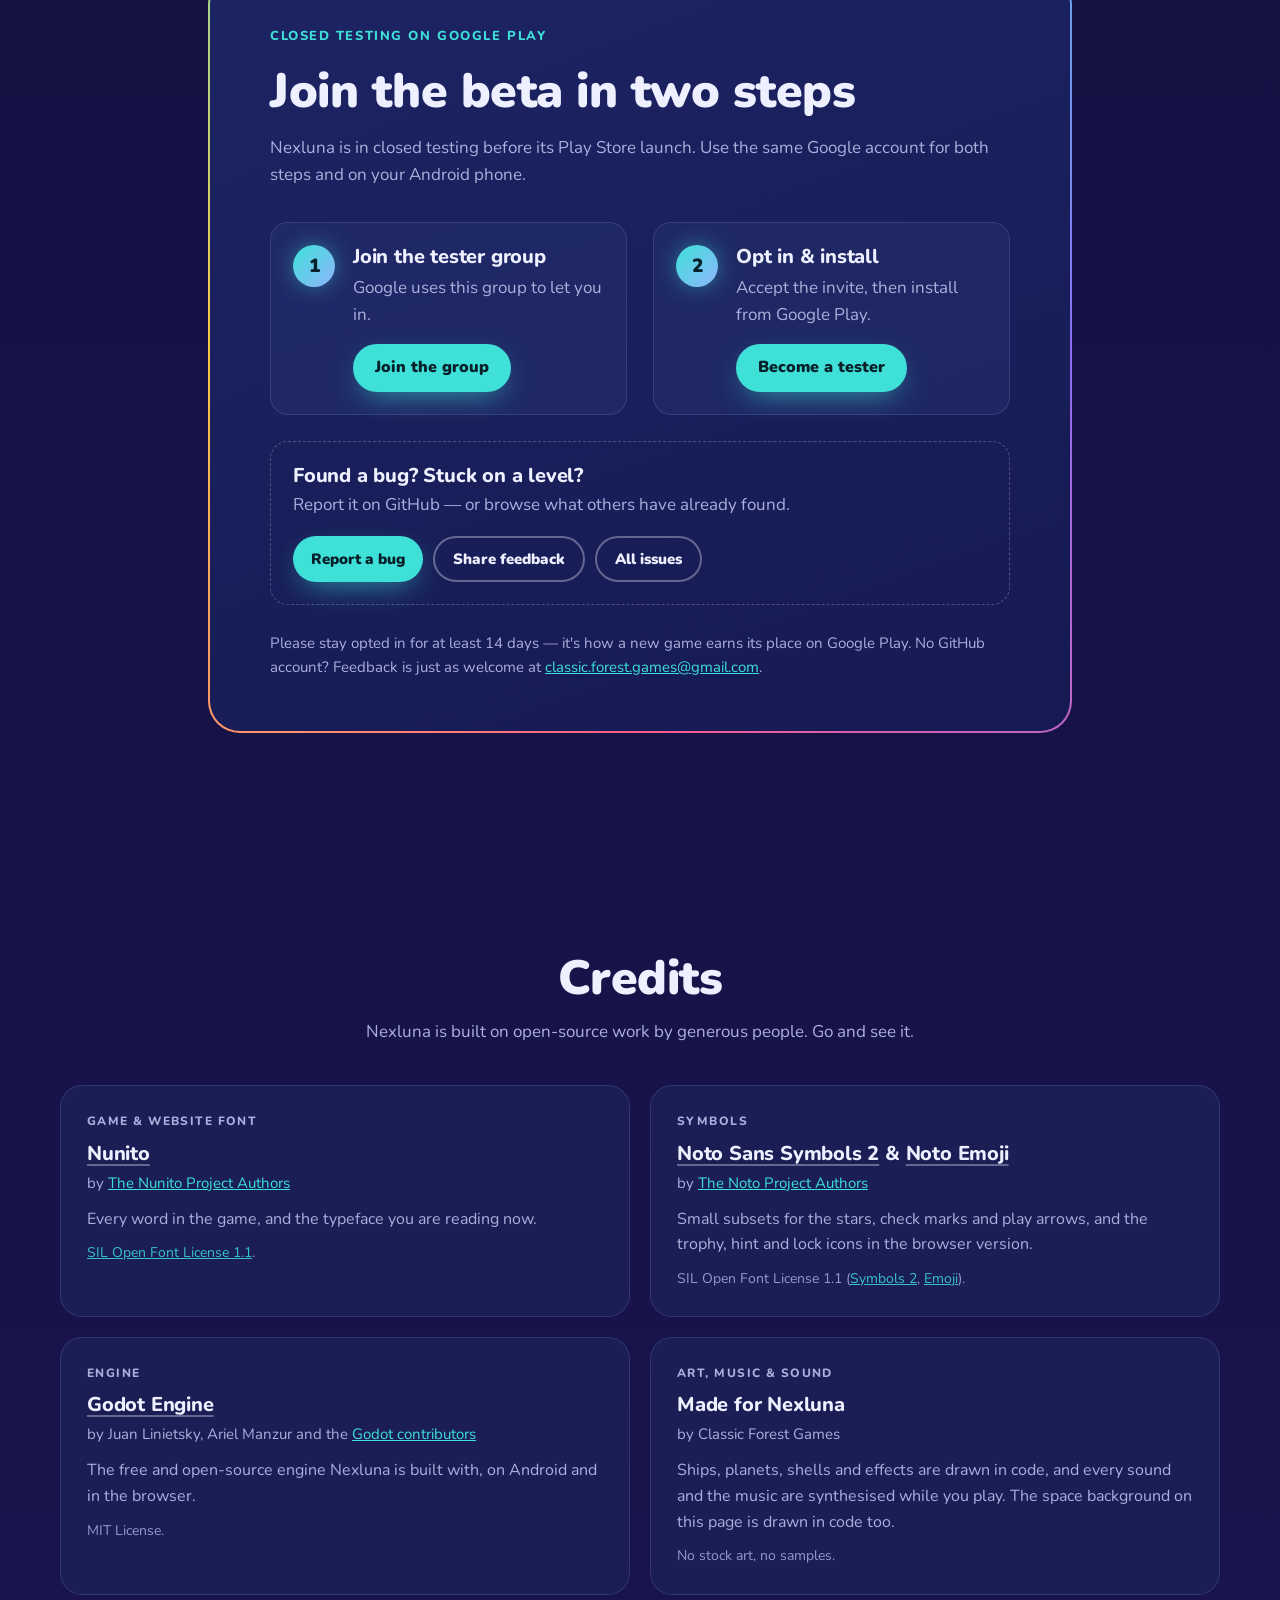
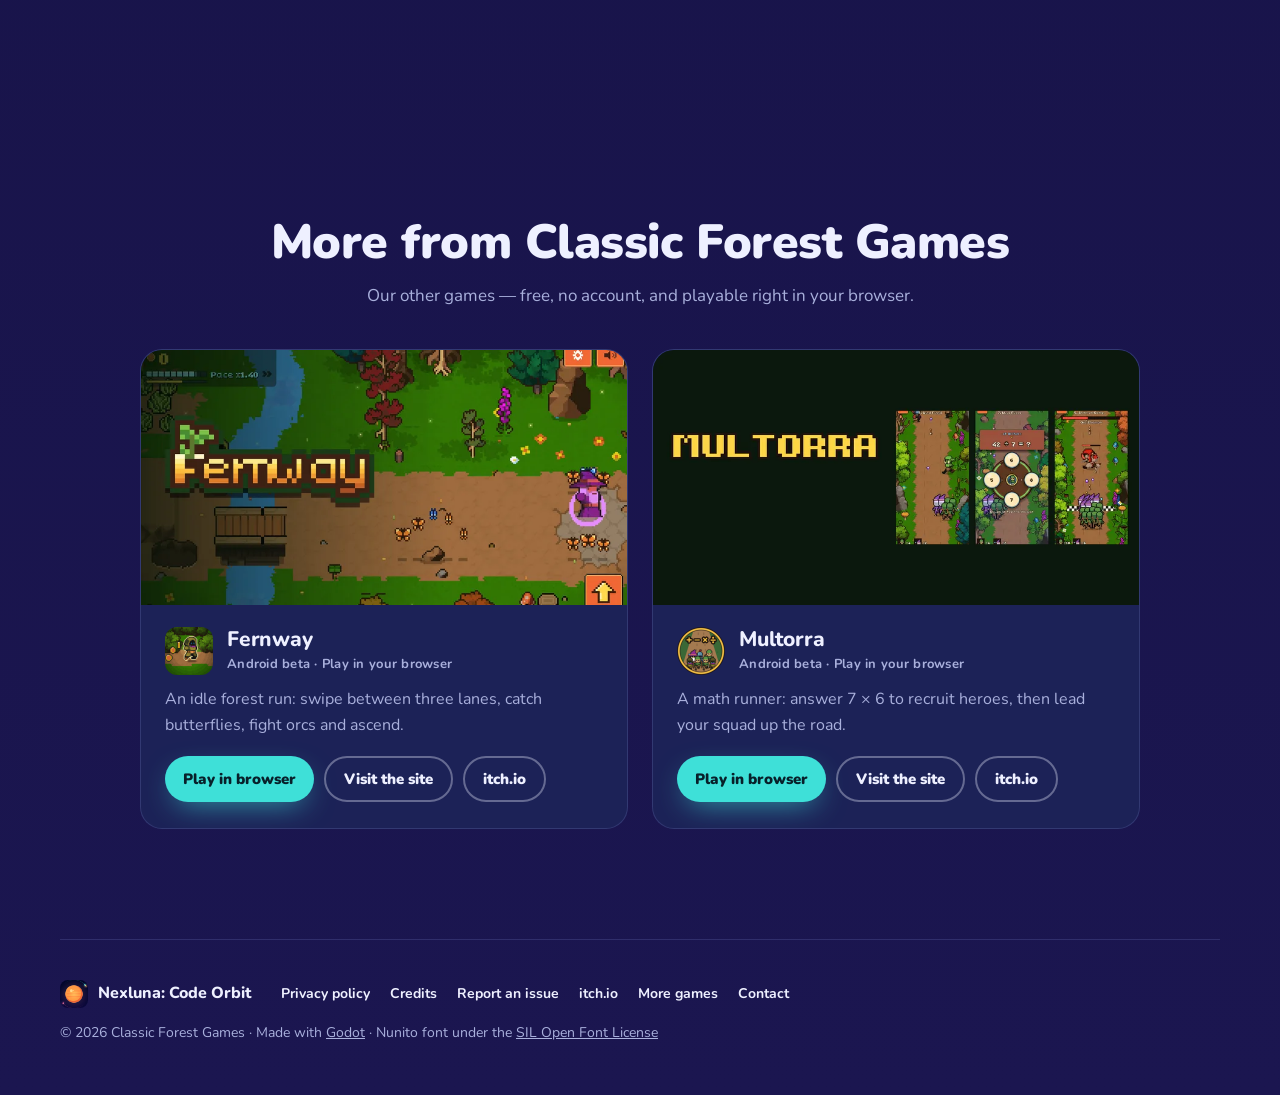
==== commit 09b63c44: "docs: Fernway card says Android beta Co-Authored-By: Claude Opus 5.5 <noreply@anthropic.com>" ====
--- a/index.html
+++ b/index.html
@@ -237,7 +237,7 @@
         <a class="game-shot" href="https://alessiom.github.io/fernway-site/" tabindex="-1" aria-hidden="true"><img src="img/games/fernway-card.webp" width="800" height="420" alt="" loading="lazy"></a>
         <div class="game-body">
           <div class="game-title"><img src="img/games/fernway-icon.png" width="48" height="48" alt=""><div>
-            <h3>Fernway</h3><p class="game-status">Play in your browser · Android coming soon</p></div></div>
+            <h3>Fernway</h3><p class="game-status">Android beta · Play in your browser</p></div></div>
           <p>An idle forest run: swipe between three lanes, catch butterflies, fight orcs and ascend.</p>
           <div class="game-btns">
             <a class="btn btn-small" href="https://alessiom.github.io/fernway-site/play/" rel="noopener">Play in browser</a>
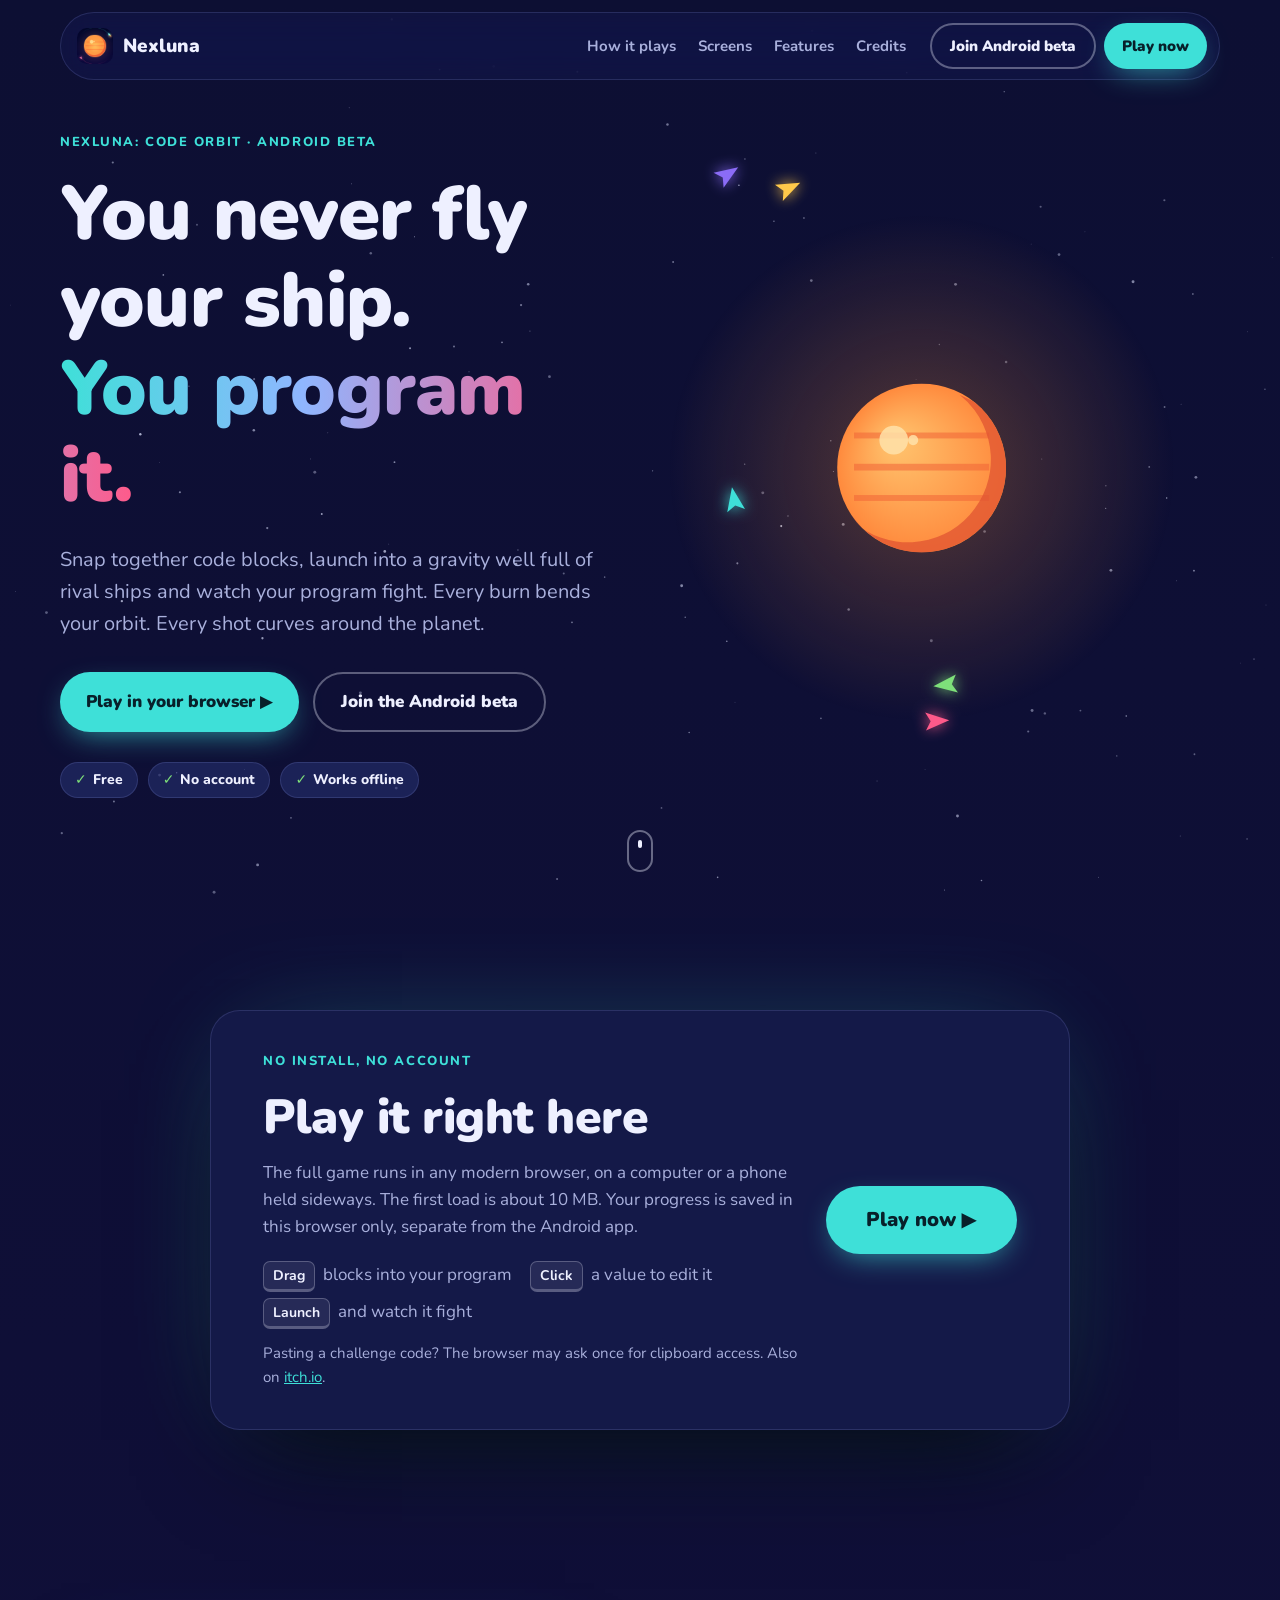
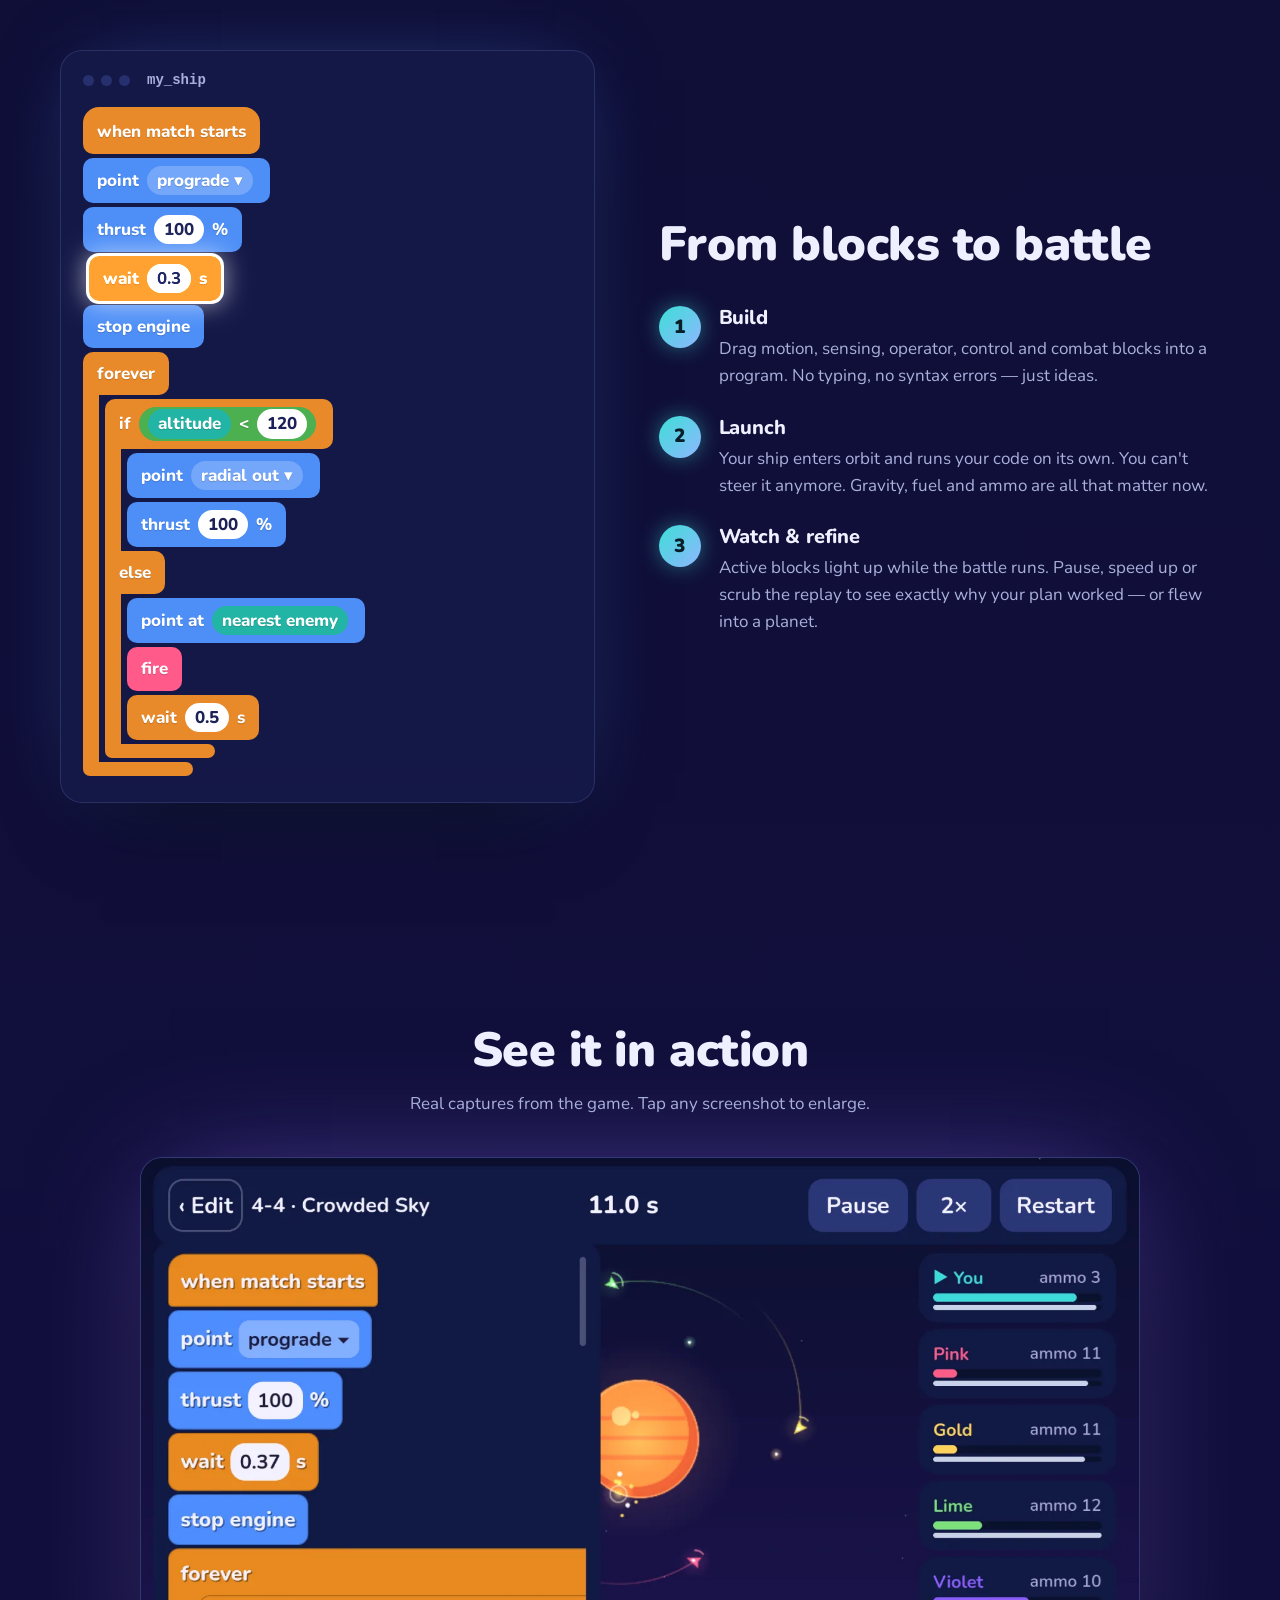
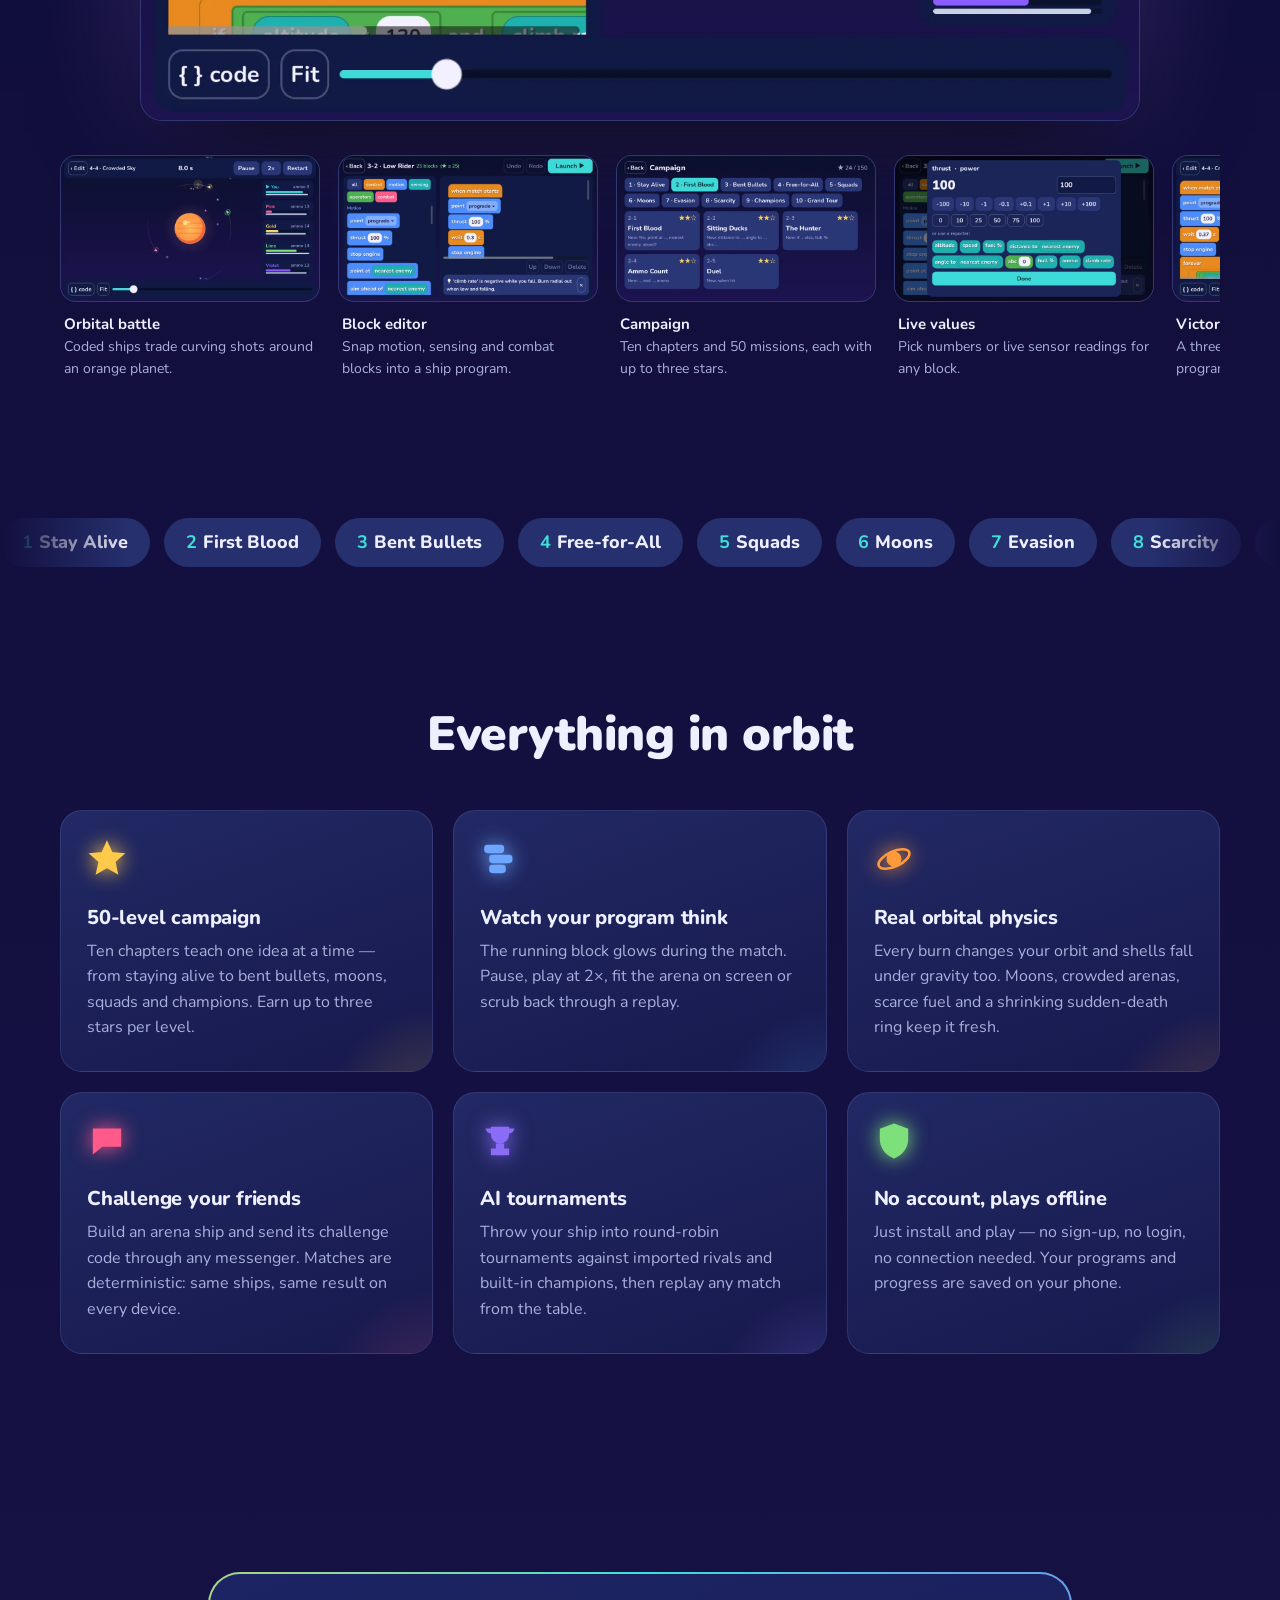
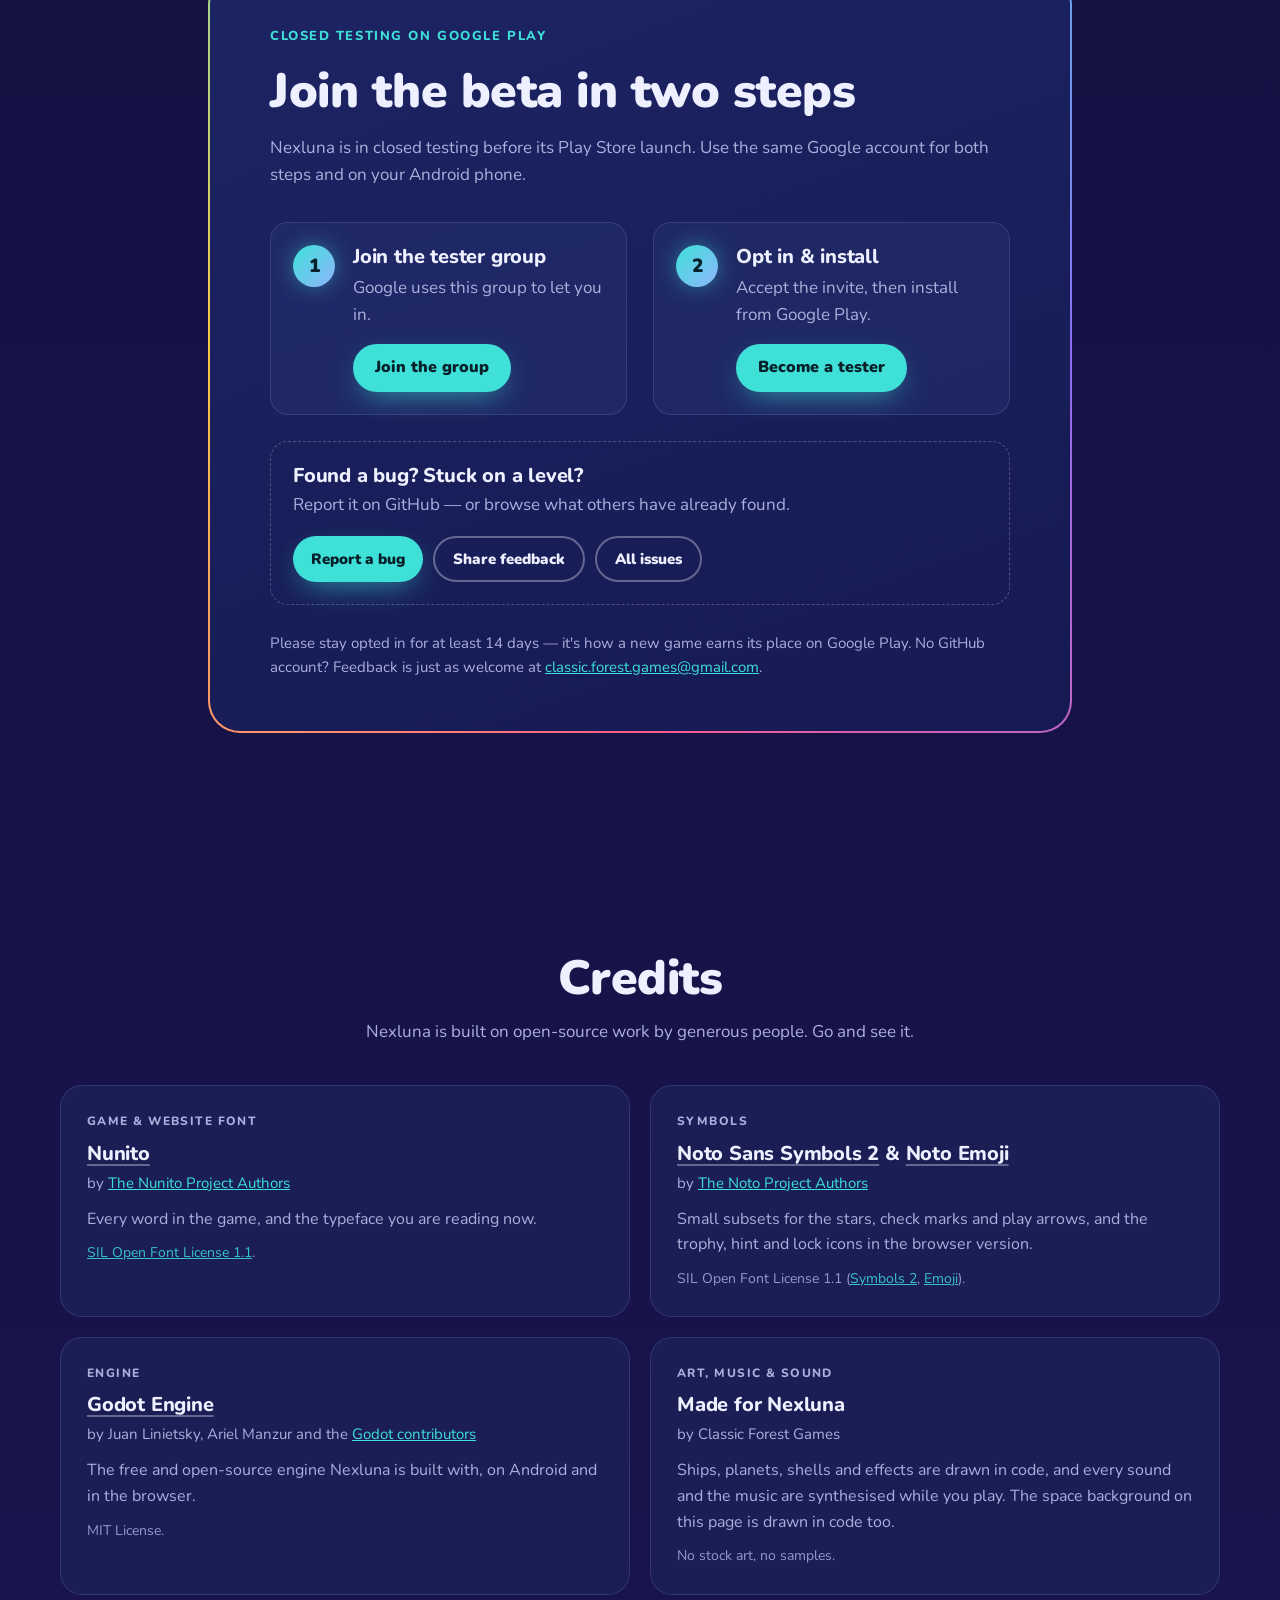
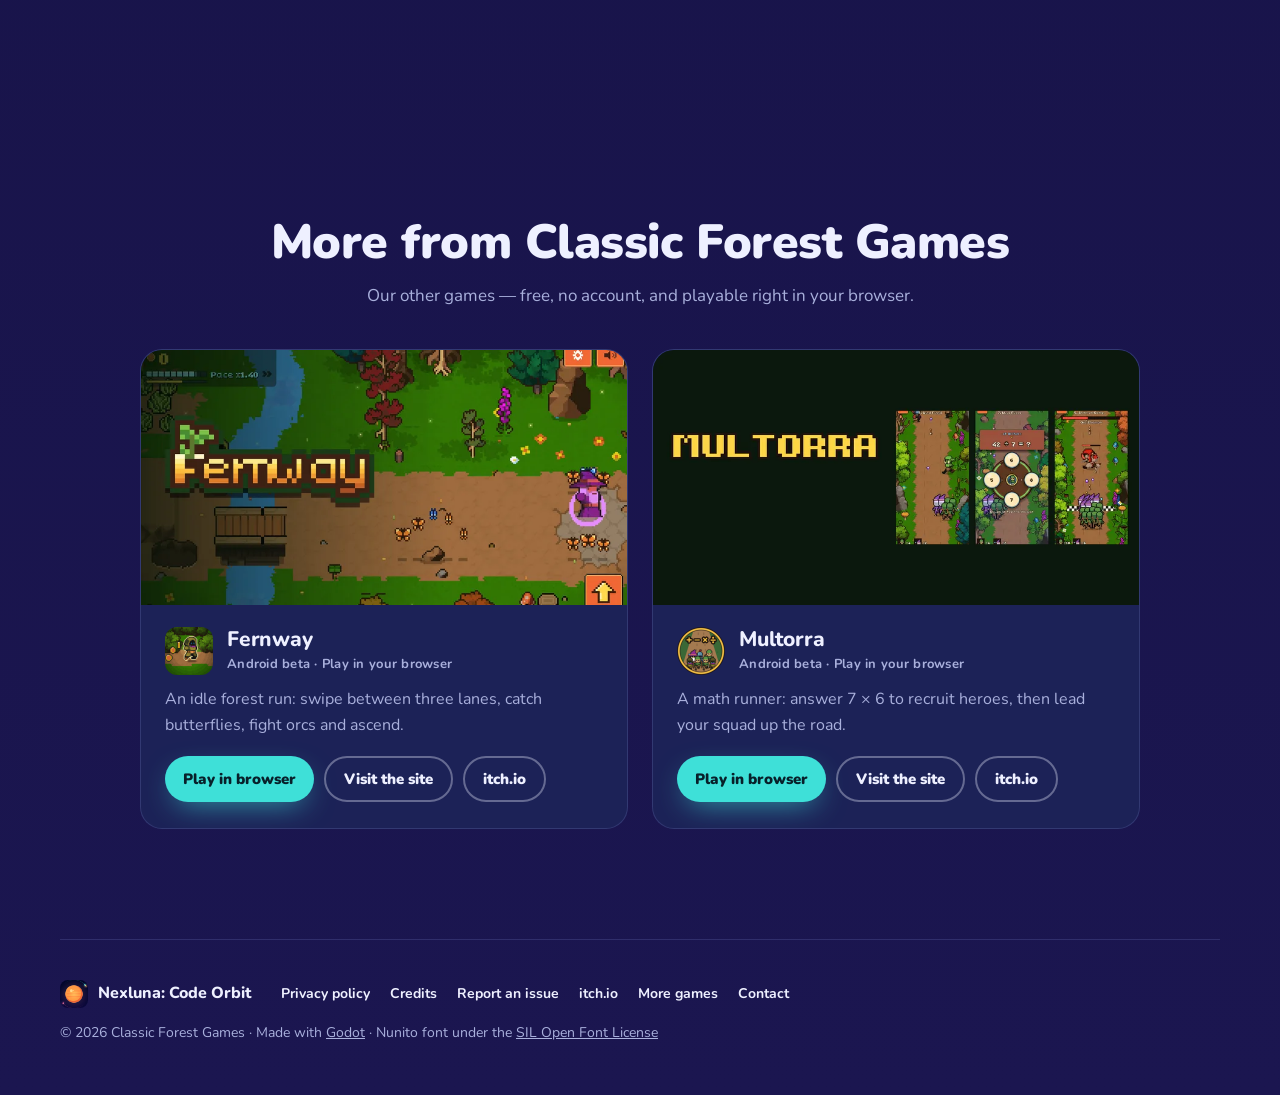
==== commit f38a66d3: "docs: header has Join Android beta + Play now; footer links wrap (no sideways scroll at 360 px) Co-A" ====
--- a/index.html
+++ b/index.html
@@ -26,13 +26,15 @@
     <span>Nexluna</span>
   </a>
   <nav aria-label="Sections">
-    <a href="play/">Play now</a>
     <a href="#how">How it plays</a>
     <a href="#screens">Screens</a>
     <a href="#features">Features</a>
     <a href="#credits">Credits</a>
   </nav>
-  <a class="btn btn-small" href="#beta">Join the beta</a>
+  <div class="nav-cta">
+    <a class="btn btn-small btn-ghost" href="#beta"><span class="wide">Join Android beta</span><span class="narrow">Join beta</span></a>
+    <a class="btn btn-small" href="play/">Play now</a>
+  </div>
 </header>
 
 <main id="top">
--- a/styles.css
+++ b/styles.css
@@ -82,6 +82,8 @@
 .nav nav { display: flex; gap: 22px; margin-left: auto; }
 .nav nav a { color: var(--muted); text-decoration: none; font-weight: 700; font-size: 15px; transition: color .2s; }
 .nav nav a:hover { color: var(--text); }
+.nav-cta { display: flex; gap: 8px; flex: none; }
+.nav-cta .narrow { display: none; }
 
 /* ---------- buttons ---------- */
 .btn {
@@ -303,7 +305,7 @@
 .foot { width: min(var(--max), calc(100% - 32px)); margin: 0 auto; padding: 40px 0 50px; border-top: 1px solid var(--line); display: flex; flex-wrap: wrap; gap: 14px 30px; align-items: center; color: var(--muted); font-size: 14px; }
 .foot-brand { display: flex; align-items: center; gap: 10px; color: var(--text); font-weight: 800; font-size: 16px; }
 .foot-brand img { border-radius: 8px; }
-.foot nav { display: flex; gap: 20px; }
+.foot nav { display: flex; flex-wrap: wrap; gap: 10px 20px; }
 .foot nav a { color: var(--text); text-decoration: none; font-weight: 700; }
 .foot p { width: 100%; }
 .foot p a { color: var(--muted); }
@@ -344,7 +346,7 @@
   body { font-size: 16px; }
   .nav { gap: 10px; }
   .nav nav { display: none; }
-  .nav .btn-small { margin-left: auto; }
+  .nav-cta { margin-left: auto; }
   .hero { align-items: flex-start; padding: 46svh 0 90px; }
   .section { padding: 80px 0; }
   .cards, .join { grid-template-columns: 1fr; }
@@ -391,3 +393,9 @@
 .game-status { color: var(--muted); font-size: 13px; font-weight: 700; letter-spacing: .02em; margin-top: 2px; }
 .game-btns { display: flex; flex-wrap: wrap; gap: 10px; margin-top: auto; padding-top: 6px; }
 @media (max-width: 720px) { .game-grid { grid-template-columns: 1fr; } }
+@media (max-width: 420px) {
+  .nav .brand span, .nav-cta .wide { display: none; }
+  .nav-cta .narrow { display: inline; }
+  .nav-cta { gap: 6px; }
+  .nav-cta .btn-small { padding-left: 14px; padding-right: 14px; }
+}
